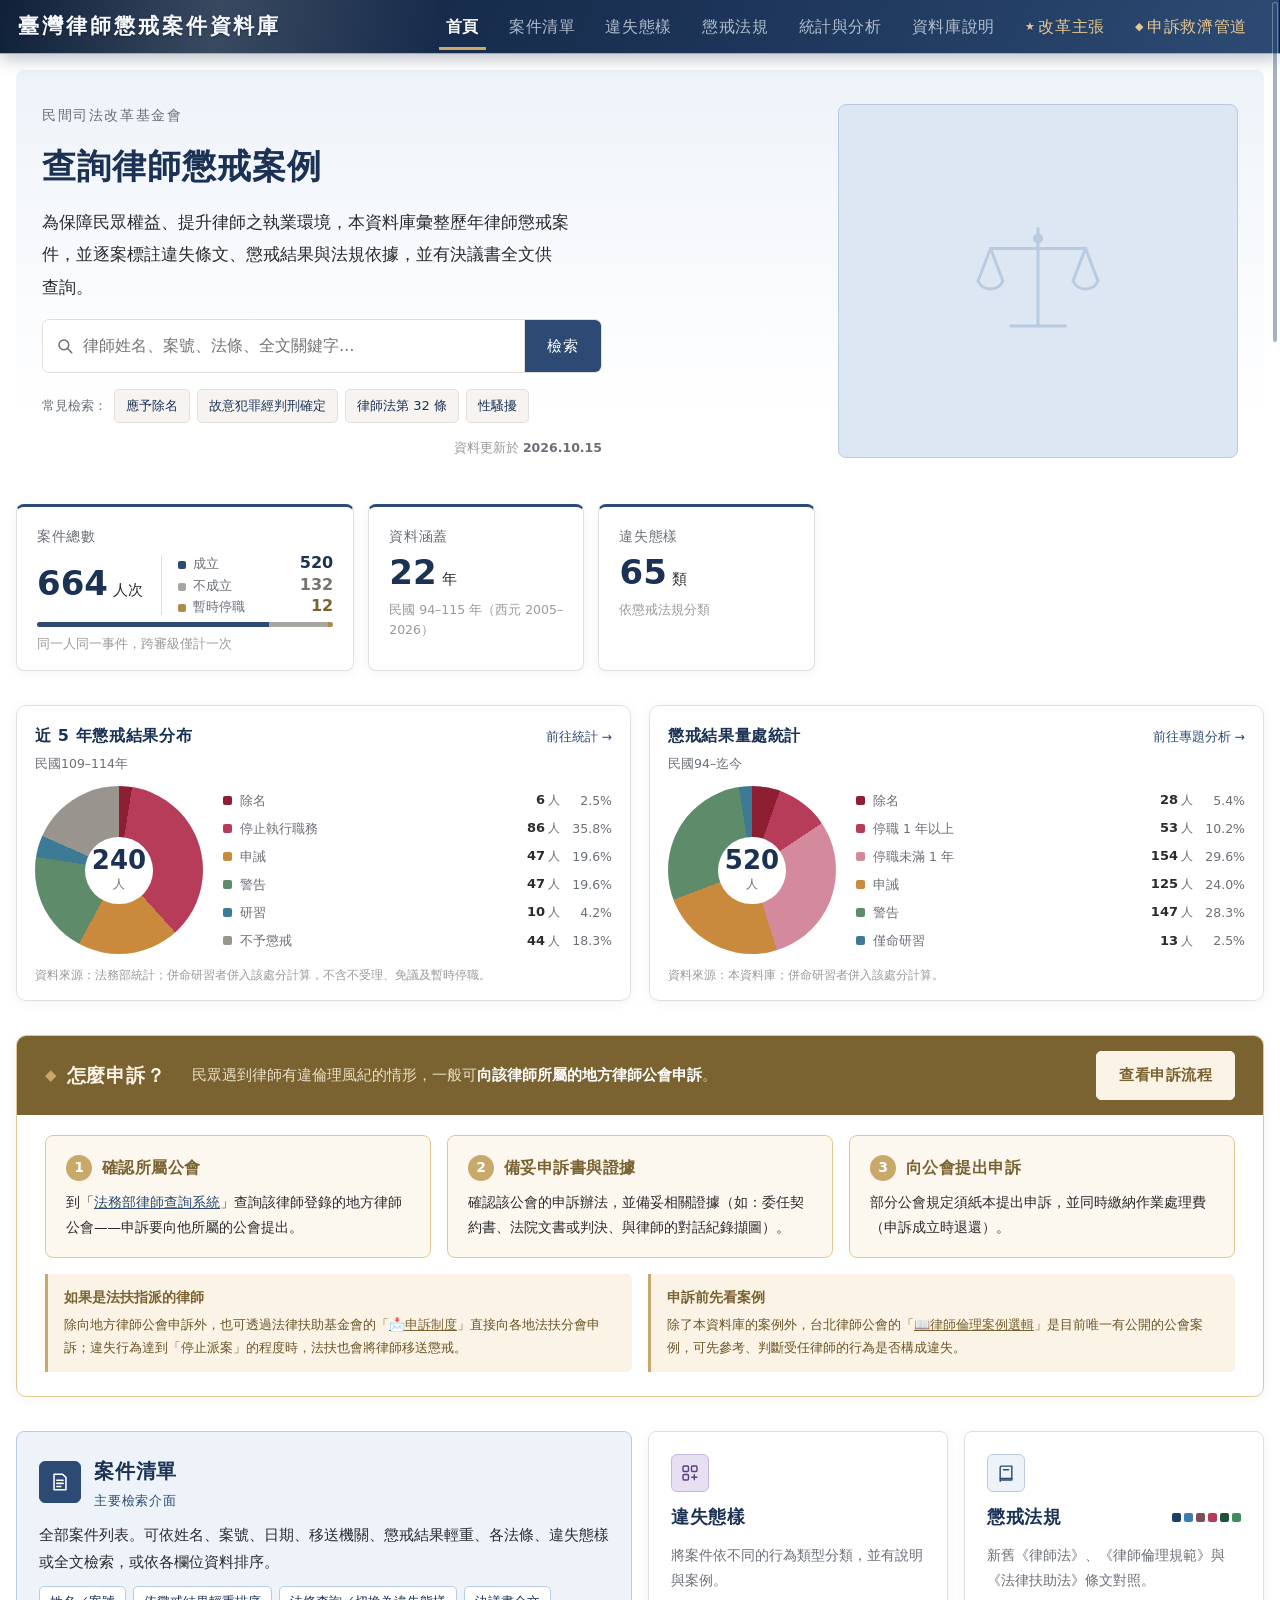
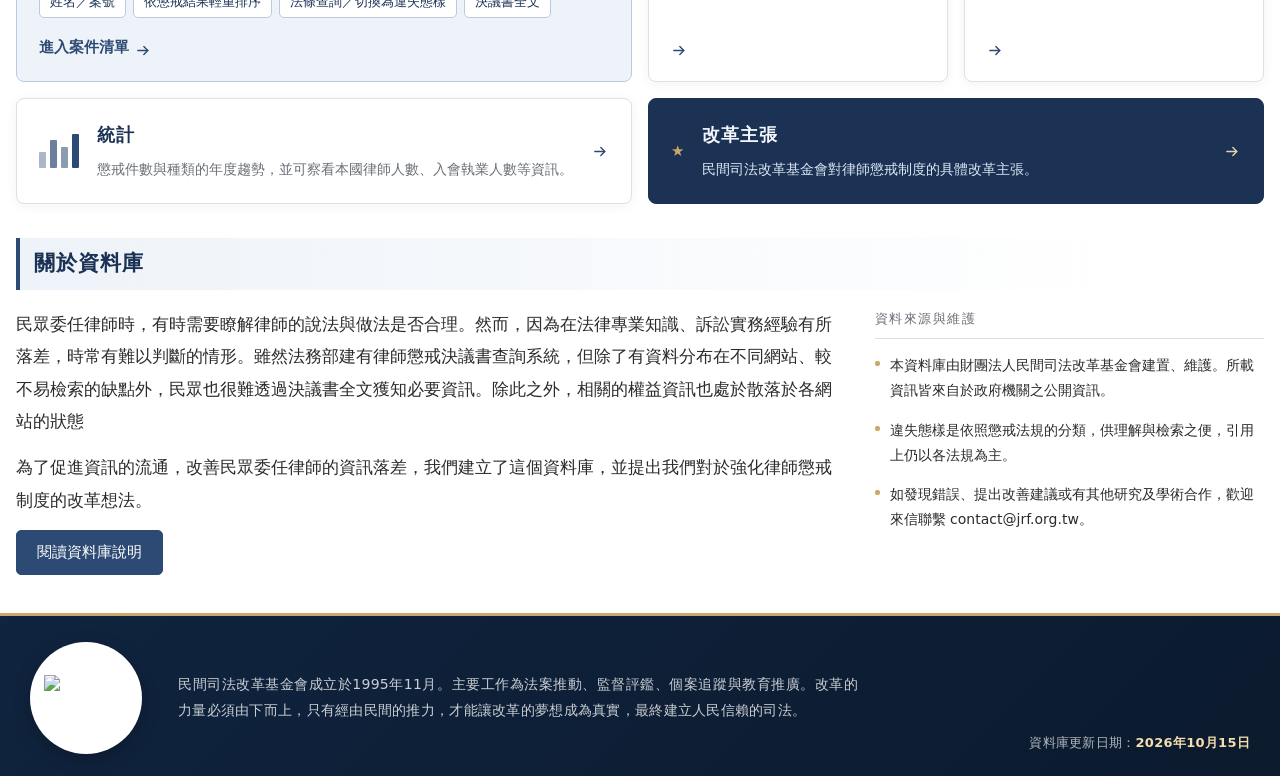
==== index.html @ d3a0f586 "F5更新" ====
<!doctype html>
<html lang="zh-Hant-TW">
<head>
<meta charset="utf-8">
<base href="/">
<script>
(function(){
  document.documentElement.classList.add('db-custom-scrollbar');
  /* F5／重新載入時不重播頁首動畫。Navigation Timing 2 為主，舊介面僅作
     相容備援；判斷必須在樣式表載入前完成，才不會先畫出動畫的第一格。 */
  try{
    var navEntries = window.performance && performance.getEntriesByType ? performance.getEntriesByType('navigation') : [];
    var isReload = navEntries.length ? navEntries[0].type === 'reload' :
      !!(window.performance && performance.navigation && performance.navigation.type === 1);
    if(isReload) document.documentElement.classList.add('db-page-reload');
  }catch(e0){}
  try{
    var route = sessionStorage.getItem('jrf-discipline-route');
    if(route){
      sessionStorage.removeItem('jrf-discipline-route');
      history.replaceState(null, '', route);
    }
  }catch(e){}
  /* HTML 預設顯示首頁，但資料與路由程式是延遲載入；直接開啟子路徑時，若不在
     第一次繪製前先遮住頁籤面板，就會短暫閃現首頁。只標記有效的非首頁路由，
     未知網址仍讓主程式照既有規則退回首頁。舊 hash 網址亦一併處理。 */
  var tabs = {list:1,pattern:1,laws:1,stats:1,about:1,reform:1,complaint:1,ethichist:1};
  var seg = String(location.pathname || '/').split('/').filter(Boolean);
  var head = String(seg[0] || '').toLowerCase();
  if(!head){
    var legacy = String(location.hash || '').replace(/^#/, '').split('/');
    head = String(legacy[0] || '').toLowerCase();
  }
  if(tabs[head]) document.documentElement.classList.add('db-route-pending');
})();
</script>
<meta name="viewport" content="width=device-width, initial-scale=1">
<title>臺灣律師懲戒案件資料庫｜查詢律師懲戒紀錄與決議書全文</title>
<meta name="description" content="民間司法改革基金會彙整歷年律師懲戒案件，逐案標註違失條文、懲戒結果與法規依據，並提供決議書全文、違失態樣分類、懲戒法規對照、統計分析與申訴管道說明。">
<link rel="canonical" href="https://discipline.jrf.org.tw/">
<meta name="robots" content="index,follow,max-image-preview:large">
<meta name="theme-color" content="#2C4A73">
<link rel="icon" href="favicon.svg" type="image/svg+xml">
<link rel="apple-touch-icon" href="assets/img/apple-touch-icon.png">

<meta property="og:type" content="website">
<meta property="og:locale" content="zh_TW">
<meta property="og:site_name" content="民間司法改革基金會">
<meta property="og:title" content="臺灣律師懲戒案件資料庫">
<meta property="og:description" content="民間司法改革基金會彙整歷年律師懲戒案件，逐案標註違失條文、懲戒結果與法規依據，並提供決議書全文、違失態樣分類、懲戒法規對照、統計分析與申訴管道說明。">
<meta property="og:url" content="https://discipline.jrf.org.tw/">
<meta property="og:image" content="https://discipline.jrf.org.tw/assets/img/og-image.png">
<meta property="og:image:type" content="image/png">
<meta property="og:image:width" content="1200">
<meta property="og:image:height" content="630">
<meta property="og:image:alt" content="臺灣律師懲戒案件資料庫：逐案標註違失條文、懲戒結果與法規依據，提供決議書全文查詢">
<meta name="twitter:card" content="summary_large_image">
<meta name="twitter:title" content="臺灣律師懲戒案件資料庫">
<meta name="twitter:image" content="https://discipline.jrf.org.tw/assets/img/og-image.png">
<meta name="twitter:image:alt" content="臺灣律師懲戒案件資料庫">
<meta name="twitter:description" content="民間司法改革基金會彙整歷年律師懲戒案件，逐案標註違失條文、懲戒結果與法規依據，並提供決議書全文、違失態樣分類、懲戒法規對照、統計分析與申訴管道說明。">

<script type="application/ld+json">
{
  "@context": "https://schema.org",
  "@graph": [
    {
      "@type": "WebSite",
      "@id": "https://discipline.jrf.org.tw/#website",
      "name": "臺灣律師懲戒案件資料庫",
      "url": "https://discipline.jrf.org.tw/",
      "inLanguage": "zh-TW",
      "image": "https://discipline.jrf.org.tw/assets/img/og-image.png",
      "publisher": { "@id": "https://www.jrf.org.tw/#organization" }
    },
    {
      "@type": "Dataset",
      "name": "臺灣律師懲戒案件資料庫",
      "description": "民間司法改革基金會彙整歷年律師懲戒案件，逐案標註違失條文、懲戒結果與法規依據，並提供決議書全文、違失態樣分類、懲戒法規對照、統計分析與申訴管道說明。",
      "url": "https://discipline.jrf.org.tw/",
      "inLanguage": "zh-TW",
      "isAccessibleForFree": true,
      "license": "https://creativecommons.org/publicdomain/zero/1.0/",
      "keywords": ["律師懲戒", "律師懲戒查詢", "律師倫理規範", "律師法", "律師懲戒委員會", "懲戒決議書", "司法改革"],
      "image": "https://discipline.jrf.org.tw/assets/img/og-image.png",
      "temporalCoverage": "2005/..",
      "spatialCoverage": { "@type": "Place", "name": "臺灣" },
      "creator": { "@id": "https://www.jrf.org.tw/#organization" },
      "publisher": { "@id": "https://www.jrf.org.tw/#organization" },
      "distribution": [
        {
          "@type": "DataDownload",
          "name": "律師懲戒案件、法規條文與違失態樣",
          "encodingFormat": "application/json",
          "contentUrl": "https://discipline.jrf.org.tw/data/cases.json"
        }
      ]
    },
    {
      "@type": "Organization",
      "@id": "https://www.jrf.org.tw/#organization",
      "name": "財團法人民間司法改革基金會",
      "alternateName": "民間司法改革基金會",
      "url": "https://www.jrf.org.tw/",
      "email": "contact@jrf.org.tw"
    }
  ]
}
</script>

<link rel="stylesheet" href="assets/css/main.css">
<script src="assets/js/load-data.js" defer></script>
</head>
<body>
<noscript><p style="margin:0;padding:12px 16px;background:#FFF8E6;color:#5A4200;text-align:center">本資料庫的案件檢索、統計與決議書全文需要啟用 JavaScript 才能使用。</p></noscript>
<div aria-label="頁面捲軸" aria-orientation="vertical" aria-valuemax="0" aria-valuemin="0" aria-valuenow="0" class="db-page-scrollbar" id="page-scrollbar" role="scrollbar" tabindex="0"><span class="db-page-scrollbar-thumb" id="page-scrollbar-thumb"></span></div>
<!-- [HTML-ROOT] 資料庫可見 DOM -->
<div class="db-wrap">
<div class="db-sticky">
<header class="db-head">
<div class="db-head-main">
<h1><button class="db-head-home" id="head-home" type="button">臺灣律師懲戒案件資料庫</button></h1>
</div>
<button aria-controls="db-nav" aria-expanded="false" aria-label="開啟選單" class="db-nav-toggle" id="nav-toggle" type="button"><span aria-hidden="true">&equiv;</span></button>

<nav aria-label="資料庫檢視方式" class="db-tabs" id="db-nav" role="tablist"><button aria-controls="tab-home" aria-selected="true" class="db-tab-btn db-tab-home" id="tabbtn-home" role="tab" type="button">首頁</button><button aria-controls="tab-list" aria-selected="false" class="db-tab-btn" id="tabbtn-list" role="tab" type="button">案件清單</button><button aria-controls="tab-pattern" aria-selected="false" class="db-tab-btn" id="tabbtn-pattern" role="tab" type="button">違失態樣</button><button aria-controls="tab-laws" aria-selected="false" class="db-tab-btn" id="tabbtn-laws" role="tab" type="button">懲戒法規</button><button aria-controls="tab-stats" aria-selected="false" class="db-tab-btn" id="tabbtn-stats" role="tab" type="button">統計與分析</button><button aria-controls="tab-about" aria-selected="false" class="db-tab-btn" id="tabbtn-about" role="tab" type="button">資料庫說明</button><button aria-controls="tab-reform" aria-selected="false" class="db-tab-btn db-tab-reform" id="tabbtn-reform" role="tab" type="button"><span aria-hidden="true" class="db-tab-ico">★</span>改革主張</button><button aria-controls="tab-complaint" aria-selected="false" class="db-tab-btn db-tab-service" id="tabbtn-complaint" role="tab" type="button"><span aria-hidden="true" class="db-tab-ico">◆</span>申訴救濟管道</button></nav>
</header>
</div>
<!-- /.db-sticky --><!-- 條文內容（錨定式漂浮卡片，點選條文後浮現於該按鈕旁） -->

<div aria-label="條文內容" class="db-law-pop" hidden="" id="law-pop" role="dialog">
<div class="db-modal-head"><span id="modal-title">​</span><button class="db-modal-close" id="modal-close" type="button">✕</button></div>

<div class="db-modal-body" id="modal-body">&nbsp;</div>
</div>
<!-- [HTML-HOME] 首頁（進站著陸頁）：位於七個頁籤之前，根路徑預設顯示。
     本頁不自有任何資料：看板數字於載入時由 db-data／db-fulltext 推導（見 initHome），
     檢索框沿用案件清單的 gotoCaseSearch()，導覽卡片一律轉呼叫既有的 tabbtn-* 點擊流程。 -->

<section aria-labelledby="tabbtn-home" id="tab-home" role="tabpanel">
<div class="db-home"><!-- 一、標題區 -->
<div class="db-home-hero">
<div class="db-home-hero-main">
<div class="db-home-eyebrow">民間司法改革基金會</div>

<h2 class="db-home-h1">查詢律師懲戒案例</h2>

<p class="db-home-lead">為保障民眾權益、提升律師之執業環境，本資料庫彙整歷年律師懲戒案件，並逐案標註違失條文、懲戒結果與法規依據，並有決議書全文供查詢。</p>

<div class="db-home-search"><svg aria-hidden="true" class="db-home-search-ico" focusable="false" viewbox="0 0 24 24"><circle cx="10.5" cy="10.5" fill="none" r="6.5" stroke="currentColor" stroke-width="2"></circle><line stroke="currentColor" stroke-linecap="round" stroke-width="2" x1="15.4" x2="21" y1="15.4" y2="21"></line></svg> <input aria-label="快速檢索律師姓名、案號、法條或全文關鍵字" autocomplete="off" id="home-q" placeholder="律師姓名、案號、法條、全文關鍵字…" type="search" /><button class="db-home-search-btn" id="home-q-btn" type="button">檢索</button></div>

<div class="db-home-tags"><span>常見檢索：</span><button class="db-home-tag" data-homeq="應予除名" type="button">應予除名</button><button class="db-home-tag" data-homeq="故意犯罪經判刑確定" type="button">故意犯罪經判刑確定</button><button class="db-home-tag" data-homeq="律師法第32條" type="button">律師法第 32 條</button><button class="db-home-tag" data-homeq="性騷擾" type="button">性騷擾</button></div>

<div class="db-home-updated" id="home-updated">&nbsp;</div>
</div>
<!-- 主視覺：目前為裝飾面板。要換成實際圖片時，把下面的 <svg> 整段換成
     <img src="圖片網址" alt="替代文字" style="width:100%;height:100%;object-fit:cover" />
     即可，外框樣式不必調整。 -->

<div aria-hidden="true" class="db-home-visual"><svg focusable="false" viewbox="0 0 120 120" xmlns="http://www.w3.org/2000/svg"><g fill="none" stroke="currentColor" stroke-linecap="round" stroke-linejoin="round" stroke-width="2.4"><path d="M60 18v78"></path><path d="M38 96h44"></path><path d="M22 34h76"></path><circle cx="60" cy="26" fill="currentColor" r="4" stroke="none"></circle><path d="M22 34l-10 26a11 11 0 0 0 20 0z"></path><path d="M98 34l10 26a11 11 0 0 1-20 0z"></path></g></svg></div>
</div>
<!-- 二、關鍵數字看板（數值由 initHome 於載入時推導，不寫死） -->

<div class="db-home-stats" id="home-stats">
<a aria-label="前往專題分析" class="db-home-stat db-home-stat-wide" data-homego="stats" href="/stats">
<div class="db-home-stat-label">案件總數</div>

<div class="db-home-stat-split">
<div class="db-home-stat-val"><b id="home-n-person">&mdash;</b> <span>人次</span></div>

<div aria-hidden="true" class="db-home-stat-rule">&nbsp;</div>

<div class="db-home-stat-sub">
<div><i aria-hidden="true" class="db-hs-dot db-hs-y"></i><span>成立</span><b class="db-hs-ny" id="home-n-yes">&mdash;</b></div>

<div><i aria-hidden="true" class="db-hs-dot db-hs-n"></i><span>不成立</span><b class="db-hs-nn" id="home-n-no">&mdash;</b></div>

<div><i aria-hidden="true" class="db-hs-dot db-hs-t"></i><span>暫時停職</span><b class="db-hs-nt" id="home-n-temp">&mdash;</b></div>
</div>
</div>

<div aria-hidden="true" class="db-home-stat-bar" id="home-stat-bar"><i class="db-hs-y" id="home-bar-y"></i><i class="db-hs-n" id="home-bar-n"></i><i class="db-hs-t" id="home-bar-t"></i></div>

<div class="db-home-stat-note" id="home-n-person-note">同一人同一事件，跨審級僅計一次</div>
</a>

<a aria-label="前往統計" class="db-home-stat" data-homego="stats" href="/stats/data">
<div class="db-home-stat-label">資料涵蓋</div>

<div class="db-home-stat-val"><b id="home-n-years">&mdash;</b> <span>年</span></div>

<div class="db-home-stat-note" id="home-n-range">依決議日期最早與最新推算</div>
</a>

<a aria-label="前往違失態樣" class="db-home-stat" data-homego="pattern" href="/pattern">
<div class="db-home-stat-label">違失態樣</div>

<div class="db-home-stat-val"><b id="home-n-pat">&mdash;</b> <span>類</span></div>

<div class="db-home-stat-note">依懲戒法規分類</div>
</a>
</div>
<!-- 三、資料速覽：左為法務部年度統計之處分結果（近年），右為本資料庫的處分輕重分布。
     兩者母體不同（統計為確定案件之人數，資料庫為逐案收錄），故各自標明來源與期間。
     內容一律由 initHome 於載入時推導，HTML 內不寫死任何數字。 -->

<div class="db-home-charts">
<section aria-labelledby="home-kind-h" class="db-home-chart-card">
<div class="db-home-chart-h">
<h3 id="home-kind-h">近 5 年懲戒結果分布</h3>
<a data-homego="stats" href="/stats/data">前往統計 &rarr;</a></div>

<div class="db-home-chart-sub" id="home-kind-sub">&nbsp;</div>

<div class="db-home-pie">
<div aria-hidden="true" class="db-home-donut" id="home-kind-donut">
<div class="db-home-donut-c"><b id="home-kind-total">&mdash;</b><span>人</span></div>
</div>

<div class="db-home-pie-lg" id="home-kind-legend">&nbsp;</div>
</div>

<p class="db-home-chart-note">資料來源：法務部統計；併命研習者併入該處分計算，不含不受理、免議及暫時停職。</p>
</section>

<section aria-labelledby="home-sev-h" class="db-home-chart-card">
<div class="db-home-chart-h">
<h3 id="home-sev-h">懲戒結果量處統計</h3>
<a data-homego="stats" href="/stats">前往專題分析 &rarr;</a></div>

<div class="db-home-chart-sub" id="home-sev-sub">&nbsp;</div>

<div class="db-home-pie">
<div aria-hidden="true" class="db-home-donut" id="home-sev-pie">
<div class="db-home-donut-c"><b id="home-sev-total">&mdash;</b><span>人</span></div>
</div>

<div class="db-home-pie-lg" id="home-sev-legend">&nbsp;</div>
</div>

<p class="db-home-chart-note">資料來源：本資料庫；併命研習者併入該處分計算。</p>
</section>
</div>
<!-- 四、我要申訴律師（內容取自申訴救濟管道頁籤，首頁只放三步驟與兩則提醒） -->

<div class="db-home-complaint">
<div class="db-home-complaint-hd">
<div class="db-home-complaint-h"><span aria-hidden="true" class="db-home-star">◆</span>怎麼申訴？</div>

<p class="db-home-complaint-lead">民眾遇到律師有違倫理風紀的情形，一般可<b>向該律師所屬的地方律師公會申訴</b>。</p>

<div class="db-home-complaint-side"><a aria-label="前往申訴救濟管道" class="db-home-btn-gold" data-homego="complaint" href="/complaint">查看申訴流程</a></div>
</div>

<div class="db-home-complaint-bd">
<div class="db-home-steps">
<div class="db-home-step">
<div class="db-home-step-h"><span class="db-home-step-n">1</span> <span class="db-home-step-t">確認所屬公會</span></div>

<p>到「<a href="https://lawyerbc.moj.gov.tw" rel="noopener" target="_blank">法務部律師查詢系統</a>」查詢該律師登錄的地方律師公會&mdash;&mdash;申訴要向他所屬的公會提出。</p>
</div>

<div class="db-home-step">
<div class="db-home-step-h"><span class="db-home-step-n">2</span> <span class="db-home-step-t">備妥申訴書與證據</span></div>

<p>確認該公會的申訴辦法，並備妥相關證據（如：委任契約書、法院文書或判決、與律師的對話紀錄擷圖）。</p>
</div>

<div class="db-home-step">
<div class="db-home-step-h"><span class="db-home-step-n">3</span> <span class="db-home-step-t">向公會提出申訴</span></div>

<p>部分公會規定須紙本提出申訴，並同時繳納作業處理費（申訴成立時退還）。</p>
</div>
</div>

<div class="db-home-tips">
<div class="db-home-tip"><b>如果是法扶指派的律師</b> <span>除向地方律師公會申訴外，也可透過法律扶助基金會的「<a href="https://www.laf.org.tw/appeal" rel="noopener" target="_blank">📩申訴制度</a>」直接向各地法扶分會申訴；違失行為達到「停止派案」的程度時，法扶也會將律師移送懲戒。</span></div>

<div class="db-home-tip"><b>申訴前先看案例</b> <span>除了本資料庫的案例外，台北律師公會的「<a href="https://www.tba.org.tw/public-service/?group=report" rel="noopener" target="_blank">📖律師倫理案例選輯</a>」是目前唯一有公開的公會案例，可先參考、判斷受任律師的行為是否構成違失。</span></div>
</div>
</div>
</div>
<!-- 五、五個入口，一律轉呼叫既有頁籤按鈕-->

<div>
<div class="db-home-grid"><a aria-label="前往案件清單" class="db-home-card db-home-card-main" data-homego="list" href="/list"><span class="db-home-head"><span class="db-home-ico"><svg aria-hidden="true" focusable="false" viewbox="0 0 24 24"><g fill="none" stroke="currentColor" stroke-linecap="round" stroke-linejoin="round" stroke-width="1.7"><path d="M5.5 3.5h9L18.5 7v13.5h-13z"></path><path d="M8.5 10h7M8.5 13.5h7M8.5 17h4.5"></path></g></svg></span><span><span class="db-home-card-t">案件清單</span><span class="db-home-kicker">主要檢索介面</span></span></span> <span class="db-home-p">全部案件列表。可依姓名、案號、日期、移送機關、懲戒結果輕重、各法條、違失態樣或全文檢索，或依各欄位資料排序。</span> <span class="db-home-chips"><span class="db-home-chip">姓名／案號</span><span class="db-home-chip">依懲戒結果輕重排序</span><span class="db-home-chip">法條查詢／切換為違失態樣</span><span class="db-home-chip">決議書全文</span></span> <span class="db-home-cta">進入案件清單 <span class="db-home-go"><svg aria-hidden="true" focusable="false" viewbox="0 0 24 24"><g fill="none" stroke="currentColor" stroke-linecap="round" stroke-linejoin="round" stroke-width="2"><path d="M4 12h14"></path><path d="M12.5 6.5l5.5 5.5-5.5 5.5"></path></g></svg></span></span></a> <a aria-label="前往違失態樣" class="db-home-card db-home-card-pattern" data-homego="pattern" href="/pattern"><span class="db-home-ico"><svg aria-hidden="true" focusable="false" viewbox="0 0 24 24"><g fill="none" stroke="currentColor" stroke-linecap="round" stroke-linejoin="round" stroke-width="1.7"><rect height="6.6" rx="1.4" width="6.6" x="3.6" y="3.6"></rect><rect height="6.6" rx="1.4" width="6.6" x="13.8" y="3.6"></rect><rect height="6.6" rx="1.4" width="6.6" x="3.6" y="13.8"></rect><path d="M14.2 17.1h6M17.2 14.1v6"></path></g></svg></span> <span class="db-home-card-t">違失態樣</span> <span class="db-home-p">將案件依不同的行為類型分類，並有說明與案例。</span> <span class="db-home-go"><svg aria-hidden="true" focusable="false" viewbox="0 0 24 24"><g fill="none" stroke="currentColor" stroke-linecap="round" stroke-linejoin="round" stroke-width="2"><path d="M4 12h14"></path><path d="M12.5 6.5l5.5 5.5-5.5 5.5"></path></g></svg></span></a> <a aria-label="前往懲戒法規" class="db-home-card" data-homego="laws" href="/laws"><span class="db-home-ico"><svg aria-hidden="true" focusable="false" viewbox="0 0 24 24"><g fill="none" stroke="currentColor" stroke-linecap="round" stroke-linejoin="round" stroke-width="1.7"><path d="M5 5.2A1.5 1.5 0 016.5 3.7H19v16.6H6.5A1.5 1.5 0 005 21.8z"></path><path d="M5 18.6h14M9 8h6"></path></g></svg></span> <span class="db-home-card-t">懲戒法規 <span aria-hidden="true" class="db-home-dots"><i style="background:var(--c-j)"></i><i style="background:var(--c-k)"></i><i style="background:var(--c-l)"></i><i style="background:var(--c-m)"></i><i style="background:var(--c-n)"></i><i style="background:var(--c-o)"></i></span></span> <span class="db-home-p">新舊《律師法》、《律師倫理規範》與《法律扶助法》條文對照。</span> <span class="db-home-go"><svg aria-hidden="true" focusable="false" viewbox="0 0 24 24"><g fill="none" stroke="currentColor" stroke-linecap="round" stroke-linejoin="round" stroke-width="2"><path d="M4 12h14"></path><path d="M12.5 6.5l5.5 5.5-5.5 5.5"></path></g></svg></span></a></div>

<div class="db-home-grid"><a aria-label="前往統計" class="db-home-card db-home-card-row" data-homego="stats" href="/stats/data"><span aria-hidden="true" class="db-home-bars"><i style="height:16px;opacity:.4"></i><i style="height:28px;opacity:.7"></i><i style="height:21px;opacity:.55"></i><i style="height:34px"></i></span> <span class="db-home-body"><span class="db-home-card-t">統計</span> <span class="db-home-p">懲戒件數與種類的年度趨勢，並可察看本國律師人數、入會執業人數等資訊。</span> </span> <span class="db-home-go"><svg aria-hidden="true" focusable="false" viewbox="0 0 24 24"><g fill="none" stroke="currentColor" stroke-linecap="round" stroke-linejoin="round" stroke-width="2"><path d="M4 12h14"></path><path d="M12.5 6.5l5.5 5.5-5.5 5.5"></path></g></svg></span></a> <a aria-label="前往改革主張" class="db-home-card db-home-card-row db-home-card-reform" data-homego="reform" href="/reform"><span aria-hidden="true" class="db-home-star">★</span> <span class="db-home-body"><span class="db-home-card-t">改革主張</span> <span class="db-home-p">民間司法改革基金會對律師懲戒制度的具體改革主張。</span> </span> <span class="db-home-go"><svg aria-hidden="true" focusable="false" viewbox="0 0 24 24"><g fill="none" stroke="currentColor" stroke-linecap="round" stroke-linejoin="round" stroke-width="2"><path d="M4 12h14"></path><path d="M12.5 6.5l5.5 5.5-5.5 5.5"></path></g></svg></span></a></div>
</div>
<!-- 六、關於資料庫 -->

<div>
<div class="db-home-h"><span>關於資料庫</span></div>

<div class="db-home-about">
<div class="db-home-about-main">
<p>民眾委任律師時，有時需要瞭解律師的說法與做法是否合理。然而，因為在法律專業知識、訴訟實務經驗有所落差，時常有難以判斷的情形。雖然法務部建有律師懲戒決議書查詢系統，但除了有資料分布在不同網站、較不易檢索的缺點外，民眾也很難透過決議書全文獲知必要資訊。除此之外，相關的權益資訊也處於散落於各網站的狀態</p>

<p>為了促進資訊的流通，改善民眾委任律師的資訊落差，我們建立了這個資料庫，並提出我們對於強化律師懲戒制度的改革想法。</p>
<a aria-label="前往資料庫說明" class="db-home-btn-primary" data-homego="about" href="/about">閱讀資料庫說明</a></div>

<div class="db-home-notes">
<div class="db-home-notes-h">資料來源與維護</div>

<div class="db-home-note"><i aria-hidden="true"></i> <span>本資料庫由財團法人民間司法改革基金會建置、維護。所載資訊皆來自於政府機關之公開資訊。</span></div>

<div class="db-home-note"><i aria-hidden="true"></i> <span>違失態樣是依照懲戒法規的分類，供理解與檢索之便，引用上仍以各法規為主。</span></div>

<div class="db-home-note"><i aria-hidden="true"></i> <span>如發現錯誤、提出改善建議或有其他研究及學術合作，歡迎來信聯繫 contact@jrf.org.tw。</span></div>
</div>
</div>
</div>
</div>
</section>
<!-- [HTML-LIST] 頁籤 1：案件清單 -->

<section aria-labelledby="tabbtn-list" hidden="" id="tab-list" role="tabpanel">
<div aria-label="案件類型" class="db-subtabs" id="list-subtabs" role="group"><button aria-pressed="true" class="db-subtab" data-kind="disc" type="button">懲戒處分<span class="db-subtab-n" id="kind-n-disc">&nbsp;</span></button><button aria-pressed="false" class="db-subtab" data-kind="prov" type="button">暫時處分<span class="db-subtab-n" id="kind-n-prov">&nbsp;</span></button></div>

<div class="db-search-row">
<div class="db-searchbox db-searchbox-lg"><svg aria-hidden="true" class="db-search-ico" focusable="false" viewbox="0 0 24 24"><circle cx="10.5" cy="10.5" fill="none" r="6.5" stroke="currentColor" stroke-width="2"></circle><line stroke="currentColor" stroke-linecap="round" stroke-width="2" x1="15.4" x2="21" y1="15.4" y2="21"></line></svg> <input aria-label="關鍵字檢索" autocomplete="off" id="flt-q" placeholder="律師姓名、全文關鍵字…" type="search" /><button class="db-btn" id="btn-q" type="button">檢索</button><button aria-label="檢索規則說明" class="db-q-help" id="btn-qhelp" title="檢索規則說明" type="button">?</button></div>
<button class="db-btn db-clear-all" id="btn-clear" type="button">清空檢索條件</button></div>

<div class="db-controls" id="list-filters">
<div class="db-ctl"><label for="flt-J" id="lbl-J">舊律師法</label> <select autocomplete="off" id="flt-J"></select></div>

<div class="db-ctl"><label for="flt-K" id="lbl-K">新律師法</label> <select autocomplete="off" id="flt-K"></select></div>

<div class="db-ctl"><label for="flt-L" id="lbl-L">舊倫理規範</label> <select autocomplete="off" id="flt-L"></select></div>

<div class="db-ctl"><label for="flt-M" id="lbl-M">新倫理規範</label> <select autocomplete="off" id="flt-M"></select></div>
</div>

<div class="db-prov-note" hidden="" id="list-provnote">
<p>暫時停止職務的依據為新《律師法》第 74 條第 1 項。其引用的行為規範為同法第 7 條：「因涉嫌犯最重本刑五年以上之貪污、行賄、侵占、詐欺、背信或最輕本刑一年以上有期徒刑之罪，經檢察官提起公訴...。」</p>
</div>

<div id="annot-box">&nbsp;</div>

<div class="db-table-toprow">
<div aria-atomic="true" aria-live="polite" class="db-result-count" id="list-count" role="status">&nbsp;</div>

<div class="db-pager-slot" id="list-pager-top">&nbsp;</div>
<label class="db-rev-toggle db-table-hint"><input data-rev-scope="list" id="rev-cb-list" type="checkbox" />顯示覆審與備註欄</label> <span class="db-scroll-hint">&harr; 表格可左右滑動</span></div>

<div id="list-table">&nbsp;</div>

<div id="list-pager">&nbsp;</div>
</section>
<!-- [HTML-PATTERN] 頁籤 2：違失態樣 -->

<section aria-labelledby="tabbtn-pattern" hidden="" id="tab-pattern" role="tabpanel">
<p class="db-hint">各類案件中，包含認定不成立的案件。如為部分成立、部分不成立，就不成立的規定請參照備註欄。另有少數案件，決議認定的事實雖屬於某一樣態，卻未援引該樣態法條；此一情形，本資料庫將其列入並於備註欄說明。</p>
<!-- [暫時：撰寫進度標示] 說明文字全部撰寫完成後，請刪除本元素與相關的 CSS、程式碼。 -->

<p id="pat-todo-note">&nbsp;</p>

<div class="db-pattern-list" id="pattern-list">&nbsp;</div>

<div class="db-pl-toggle"><button id="pl-toggle-btn" type="button"></button></div>
<!-- 違失態樣定位錨點：預留懸浮頁首高度，讓態樣標題緊接於頁首下緣。 -->

<div aria-hidden="true" id="pattern-anchor">&nbsp;</div>

<div class="db-pattern-detail" id="pattern-detail">&nbsp;</div>
</section>
<!-- [HTML-LAWS] 頁籤 3：懲戒法規 -->

<section aria-labelledby="tabbtn-laws" hidden="" id="tab-laws" role="tabpanel">
<div aria-label="選擇法規" class="db-lawsel" id="lawsel" role="group">&nbsp;</div>

<div class="db-law-title-wrap">
<h2 class="db-law-title" id="law-title">&nbsp;</h2>

<p class="db-law-source" id="law-source">&nbsp;</p>
</div>

<p class="db-law-note-fixed" id="law-note-fixed">&nbsp;</p>
<label class="db-law-used-toggle" id="law-used-toggle"><input id="law-used-only" type="checkbox" /> <span>僅顯示曾作為懲戒依據之條文</span> </label>

<div id="law-body">&nbsp;</div>
</section>
<!-- [HTML-ETHIC-HISTORY] 懲戒法規子頁：舊倫理規範歷史版本
     入口在「懲戒法規 →（律師倫理規範新舊對照）」頁上方的按鈕，或網址 `/ethichist`。
     tabbtn-ethichist 為隱藏的切換鈕，只為沿用既有 tabs 陣列的切換機制而存在，
     不加 .db-tab-btn class，故不會被頁首列與頁籤動畫模組掃到。 -->

<section aria-label="舊倫理規範歷史版本" hidden="" id="tab-ethichist" role="tabpanel"><button hidden="" id="tabbtn-ethichist" type="button">舊倫理規範歷史版本</button><button class="db-eh-back" id="eh-back" type="button">&larr; 返回懲戒法規</button>

<div class="db-law-title-wrap">
<h2 class="db-law-title" id="eh-title">舊《律師倫理規範》歷史版本</h2>

<p class="db-law-source" id="eh-source">&nbsp;</p>
</div>

<p class="db-law-note-fixed" id="eh-note">&nbsp;</p>

<div id="eh-time">&nbsp;</div>

<div class="db-eh-toolbar"><button class="db-eh-all" id="eh-all" type="button">展開全部修正沿革</button></div>

<div id="eh-body">&nbsp;</div>
</section>
<!-- [HTML-STATS] 頁籤 4：統計與分析 -->

<section aria-labelledby="tabbtn-stats" hidden="" id="tab-stats" role="tabpanel">
<div aria-label="統計與分析" class="db-subtabs" id="stats-subtabs" role="group"><button aria-pressed="true" class="db-subtab" data-ssub="analysis" type="button">專題分析</button><button aria-pressed="false" class="db-subtab" data-ssub="data" type="button">統計</button></div>
<!-- [HTML-ANALYSIS] 統計與分析：專題分析。列表由文章的 data-ana-id、標題、日期、
     第一章以前的段落與第一張圖自動產生；新增專題只需加入 article。 -->

<div class="db-ana-sub" id="stats-sub-analysis">
<ul class="db-ana-list" id="ana-list"></ul>

<article class="db-ana-art" data-ana-asof="2026-09-10" data-ana-id="disbar" hidden="" id="ana-art-disbar"><button class="db-ana-back" type="button">&larr; 專題分析列表</button>
<header class="db-ana-art-hd">
<h2 class="db-ana-art-t">律師犯罪後的懲戒與除名標準</h2>

<p class="db-ana-art-m">發布日期：<time datetime="2026-10-29">2026年10月29日</time></p>
</header>

<div class="db-ana-body">
<p>律師犯罪後，法院的刑事判決決定了應受的刑罰；而律師懲戒制度則必須回答另一個問題：這名律師是否仍值得信賴，可以當事人權益為優先處理法律事務？</p>
<p>「除名」是律師懲戒中唯一能讓律師永久退出執業的處分，判斷的關鍵在於律師是否「已喪失執行律師之信譽」。然而，法律並未明定這個判斷應採什麼標準。本文要追問的是：實務上，什麼樣的行為會讓懲戒機關作出除名？刑事判決的刑度、緩刑或事後和解，在這個判斷中扮演什麼角色？同樣嚴重破壞委任信賴或司法公信的行為，是否得到一致的評價？</p>
<p>本文以資料庫收錄的懲戒決議為基礎，依序說明：第一部分整理除名的數量與歷年趨勢；第二部分逐案檢視 28 件除名案件的犯罪事實與刑度，指出除名在實務上全數與刑事犯罪有關；第三部分以 146 件因故意犯罪受懲戒的案件，分析刑種、刑度、緩刑與處分輕重的關係，比較相近刑度下除名與未除名的案件，並檢視決議理由與覆審的立場；最後一部分則討論，犯罪以外的嚴重失信行為，是否也可能達到除名的程度。</p>
<h3 class="db-ana-h">一、除名罕見且占比呈下降趨勢</h3>
<p>資料庫收錄的 664 筆資料，扣除 12 件暫時停止執行職務聲請後，共有 652 件終局懲戒決議，其中最終除名者為 28 件，占 4.3%。</p>
<h4 class="db-ana-sh">民國 94 年以來的 652 件終局懲戒決議中　除名僅28件（4.3%）</h4>
<div class="db-ana-fig-svg" id="ana-fig1">&nbsp;</div></figure>
<p>上圖以每點代表一件決議，以左上角開始從 2005 年延伸至 2026 年；紅點代表最終除名案件。從上圖視覺化的呈現，可以看出除名案件的密度，隨著時間顯著下降。</p>
<h4 class="db-ana-sh">按案號年度分組的除名情形</h4>
<figure class="db-ana-fig" data-anafig="year"><figcaption class="db-ana-fig-t">各期案件數與除名率</figcaption><div class="db-ana-fig-svg" id="ana-fig-year">&nbsp;</div></figure>
<p>若依決議確定的時間順序分為4組觀察，最早一組有 99 件案件、9 件除名，最近一組則有 259 件案件、7 件除名，除名率由 9.1% 降至 2.7%。趨勢上，懲戒案件的除名占比持續下降，值得進一步檢視。</p>
<h3 class="db-ana-h">二、除名案件，全都涉及刑事犯罪</h3>
<p>28 件除名案件中，27 件以犯罪經判刑確定為懲戒事由；唯一例外為 96年度律懲字第2號，但該案在懲戒時已有刑事有罪判決，只是尚未確定。<strong>換言之，過去 22 年的律師懲戒案件中，只有涉犯刑事犯罪才會被除名。</strong></p>
<p>下表列出全部 28 件除名案件及其刑度、行為摘要。</p>
<div class="db-ana-scroll"><table class="db-ana-table db-ana-t28">
<thead>
<tr>
<th>案號</th>
<th>刑度</th>
<th>行為摘要</th>
</tr>
</thead>
<tbody>
<tr>
<td rowspan="5">102年度律懲字第9號、102年度律懲字第18號、105年度律懲字第8號</td>
<td>殺人未遂：14 年</td>
<td>為報復社會並放空期貨獲利，與他人共同在載有約千名乘客的高鐵列車上，放置裝有汽油、鹽酸、氰化鈉及定時點火裝置的行李箱</td>
</tr>
<tr>
<td>殺人未遂：9 年</td>
<td>冒用警察服飾，將同樣裝置的行李箱送往立法委員服務處，意圖攻擊參加繞境活動的企業負責人；並偽造總統簽名附於行李箱上</td>
</tr>
<tr>
<td colspan="2">上列 2 罪，應執行 20 年</td>
</tr>
<tr>
<td>恐嚇得利未遂：4 月（得易科罰金）</td>
<td>以受託查核公司時取得的負責人承諾書、本票為由，向公司施壓，索求董事席次</td>
</tr>
<tr>
<td>背信：5 月（得易科罰金）</td>
<td>為籌措上述計畫資金，違背任務，使其管理的投資公司受損 200 萬元</td>
</tr>
</tbody>
<tbody>
<tr>
<td rowspan="3">101年度律懲字第21號</td>
<td>共同對於職務上之行為收受賄賂：9 年</td>
<td>與熟識的檢察官共謀，偽造告發狀指名該檢察官收文，使其取得醫院詐領勞保案的偵查權，再向被告收受賄賂 550 萬元，換取不起訴處分</td>
</tr>
<tr>
<td>共同對於職務上之行為收受賄賂：7 年</td>
<td>以同樣手法冒用告訴人名義寫檢舉函指名該檢察官收文，使其取得偽造文書告訴案的偵查權，向告訴人收受 70 萬元</td>
</tr>
<tr>
<td colspan="2">上列 2 罪，應執行 14 年</td>
</tr>
</tbody>
<tbody>
<tr>
<td>98年度律懲字第8號</td>
<td>殺人：12 年</td>
<td>因感情糾紛，當街持菜刀殺害交往對象</td>
</tr>
</tbody>
<tbody>
<tr>
<td>106年度律懲字第33號</td>
<td>詐欺取財（18 罪）：1 年 10 月、1 年 6 月、1 年（10 罪）、10 月（4 罪）、9 月、7 月，應執行 8 年 6 月</td>
<td>法官轉任律師後，佯稱熟識最高法院、高等法院及高等行政法院法官，可代為行賄、關說，向 13 名訴訟當事人詐取共 1,900 萬元</td>
</tr>
</tbody>
<tbody>
<tr>
<td>113年度律懲字第69號、114年度律懲字第10號</td>
<td>收受賄賂：7 年 6 月</td>
<td>擔任臺北市議員期間，就雙子星大樓開發案的廠商甄選，在自己的律師事務所收受廠商賄賂 100 萬元</td>
</tr>
</tbody>
<tbody>
<tr>
<td rowspan="2">111年度律懲字第50號、113年度律懲字第2號、113年度律懲字第18號、114年度律懲字第38號</td>
<td>幫助違背職務收受賄賂：5 年 6 月</td>
<td>檢察官轉任律師後，明知舊同事檢察官收受分案賄款，仍以其洩漏的被告資料製作不實告訴狀遞送地檢署，操縱分案，幫助其收賄</td>
</tr>
<tr>
<td>填製不實會計憑證（12 罪）：各 3 月，應執行 11 月（得易科罰金）</td>
<td>取得不實發票 296 張、金額 4,891 萬餘元，填製不實會計憑證</td>
</tr>
</tbody>
<tbody>
<tr>
<td rowspan="5">112年度律懲字第44號、113年度律懲字第21號、114年度律懲字第40號</td>
<td>背信：2 年 6 月</td>
<td>擔任公司發起人處理設立登記，未經股東同意，挪用股東出資款 1,700 萬元</td>
</tr>
<tr>
<td>背信：1 年 8 月</td>
<td>再挪用其他股東繳付的出資款 800 萬元</td>
</tr>
<tr>
<td>背信：8 月</td>
<td>受任處理民事訴訟，挪用委任人匯入繳納裁判費的 72 萬餘元</td>
</tr>
<tr>
<td colspan="2">上列 3 罪，應執行 4 年 2 月</td>
</tr>
<tr>
<td>背信：1 年 10 月</td>
<td>擔任建案信託受託人，建案完售後遲不結算分配，將信託專戶中應分配給出資人及地主的款項陸續流用於其他經辦案件殆盡，犯罪所得 1,275 萬元</td>
</tr>
</tbody>
<tbody>
<tr>
<td rowspan="6">105年度律懲字第23號、106年度律懲字第34號、106年度律懲字第36號</td>
<td>業務侵占：8 月</td>
<td>受任訴訟代理，侵占委任人匯付的保證金 45 萬餘元</td>
</tr>
<tr>
<td>業務侵占：3 年 6 月</td>
<td>侵占同一委任人匯付的假扣押擔保金 644 萬元</td>
</tr>
<tr>
<td colspan="2">上列 2 罪，應執行 4 年</td>
</tr>
<tr>
<td>業務侵占：2 年</td>
<td>受另一委任人委託聲請假扣押，收取擔保金後未於期限內聲請執行，侵占其中 171 萬餘元</td>
</tr>
<tr>
<td>詐欺取財：1 年 4 月</td>
<td>再佯稱須對相對人其他財產假扣押，向同一委任人詐取 102 萬 5,000 元</td>
</tr>
<tr>
<td colspan="2">上列 2 罪，應執行 3 年 2 月</td>
</tr>
</tbody>
<tbody>
<tr>
<td rowspan="3">96年度律懲字第19號</td>
<td>詐欺：2 年 2 月</td>
<td>法官轉任律師，擔任背信案辯護人時，佯稱承辦法官是舊同事、須先打點，向委任人詐取 300 萬元（事後退還）</td>
</tr>
<tr>
<td>連續詐欺：2 年</td>
<td>擔任辯護人期間，連續向三案當事人方面佯稱可用 30 萬元疏通承辦檢察官或法官，詐得 2 筆共 60 萬元、另 1 次未遂（事後退還 54 萬元）</td>
</tr>
<tr>
<td colspan="2">上列 2 罪，應執行 3 年 10 月</td>
</tr>
</tbody>
<tbody>
<tr>
<td>109年度律懲字第22號</td>
<td>非法經營銀行業務：3 年</td>
<td>以契作方案名義，向多數人吸收資金 4,885 萬餘元</td>
</tr>
</tbody>
<tbody>
<tr>
<td>108年度律懲字第12號、112年度律懲字第11號</td>
<td>詐欺取財：3 年</td>
<td>佯稱可買通二審合議庭法官，向當事人詐取 30 萬元</td>
</tr>
</tbody>
<tbody>
<tr>
<td>100年度律懲字第8號</td>
<td>交付賄賂：2 年 10 月</td>
<td>曾任法官，擔任煙毒案被告的辯護人時，與承審的昔日同事法官議定賄款，向委任人收取 100 萬元後交付該法官；該法官隨即枉法改判無罪</td>
</tr>
</tbody>
<tbody>
<tr>
<td>109年度律懲字第10號</td>
<td>使公司為非常規交易等：2 年 8 月</td>
<td>擔任上市公司法務部門最高主管期間，虛設名稱與既有律師事務所近似的境外空殼公司，使公司以委外法律服務名義付款，不法取得 7,600 餘萬元並洗錢</td>
</tr>
</tbody>
<tbody>
<tr>
<td rowspan="2">105年度律懲字第15號</td>
<td>詐欺取財（6 罪）：1 年 2 月（2 罪）、10 月（2 罪）、9 月、8 月，應執行 2 年 6 月</td>
<td>受任處理合作農場耕地租約爭議後，與農場人員共同向場員佯稱承租的耕地違規，須委任其辦理才能領取補償金，從 6 筆補償金中抽成共 555 萬 9,772 元</td>
</tr>
<tr>
<td>詐欺取財（4 罪）：6 月、4 月（3 罪），應執行 1 年 2 月（得易科罰金）</td>
<td>同上手法，從另 4 筆補償金中抽成共 82 萬 5,571 元</td>
</tr>
</tbody>
<tbody>
<tr>
<td rowspan="3">99年度律懲字第13號</td>
<td>詐欺取財：1 年 6 月減為 9 月</td>
<td>法官退休轉任律師，受任民事二審訴訟代理人後，佯稱認識承審法官可以疏通，向委任人詐取 40 萬元（事後退還）</td>
</tr>
<tr>
<td>詐欺取財：1 年 9 月</td>
<td>佯稱與另一案的承審庭長熟識，可以「喬」官司，向委任人詐取 150 萬元，並約定勝訴後再付 150 萬元（事後退還）</td>
</tr>
<tr>
<td colspan="2">上列 2 罪，應執行 2 年 4 月</td>
</tr>
</tbody>
<tbody>
<tr>
<td rowspan="3">111年度律懲字第47號、112年度律懲字第2號</td>
<td>背信：1 年</td>
<td>未經委任人同意，擅自撤回其聲請的強制執行，並終止委任</td>
</tr>
<tr>
<td>行使偽造準公文書：1 年 8 月</td>
<td>剪貼法院收件章偽造投標金封存袋，假裝已繳款，侵占委任人交付的投標金等 495 萬餘元</td>
</tr>
<tr>
<td colspan="2">上列 2 罪，應執行 2 年 2 月</td>
</tr>
</tbody>
<tbody>
<tr>
<td>99年度律懲字第2號</td>
<td>詐欺：2 年</td>
<td>擔任詐欺案被告的辯護人，佯稱若要判無罪，須給法官 20 萬元活動費，向委任人詐取 20 萬元</td>
</tr>
</tbody>
<tbody>
<tr>
<td>99年度律懲字第22號、102年度律懲字第20號</td>
<td>教唆偽證：2 年</td>
<td>擔任涉貪高院法官的辯護人，於看守所接見時替其傳遞串證內容，教唆證人偽證</td>
</tr>
</tbody>
<tbody>
<tr>
<td rowspan="2">101年度律懲字第16號、101年度律懲字第23號</td>
<td>妨害自由：2 年減為 1 年</td>
<td>受債權人委託追債，率具幫派背景的助理等人在地檢署外強拉債務人上車，恫稱可讓其斷手斷腳，逼其提領 350 萬元（自取 310 萬元）並出售股票，之後派人輪流監視、限制通訊，剝奪其行動自由達 5 日</td>
</tr>
<tr>
<td>詐欺：6 月</td>
<td>利用被害人對其律師職業的信賴，詐取 1,000 萬元</td>
</tr>
</tbody>
<tbody>
<tr>
<td rowspan="6">103年度律懲字第16號、103年度律懲字第22號</td>
<td>恐嚇：6 月</td>
<td>配偶因其吸毒、施暴搬回娘家後，兩週內接續寄發 15 則簡訊，揚言要對方一起死、要讓對方哭著求饒、把對方簽的本票賣給地下錢莊；並以律師身分對配偶的母親、姊姊提告，揚言讓她們坐牢</td>
</tr>
<tr>
<td>誹謗：5 月</td>
<td>在交友網站張貼影射配偶私德的文字</td>
</tr>
<tr>
<td>施用第二級毒品：3 月</td>
<td>觀察勒戒後 5 年內再度施用甲基安非他命</td>
</tr>
<tr>
<td>私行拘禁：6 月</td>
<td>透過交友軟體約出被害人，以手銬銬住，限制其行動自由</td>
</tr>
<tr>
<td>詐欺：6 月</td>
<td>同一事件中冒稱警察並出示律師證取信，取走被害人現金 1,600 元、身分證、駕照、行照及手機</td>
</tr>
<tr>
<td colspan="2">上列 5 罪，應執行 1 年 9 月（得易科罰金）</td>
</tr>
</tbody>
<tbody>
<tr>
<td>96年度律懲字第17號</td>
<td>藏匿人犯、湮滅刑事證據等：1 年 8 月</td>
<td>擔任強盜案嫌犯的辯護人，指示嫌犯同居人藏匿贓款 420 萬元，並安排遭警方通知到案的該同居人躲藏；再向其佯稱須打通關係，詐取 20 萬元，又以代為保管為由取得贓款 340 萬元，存入自己名下的保管箱（遭檢方凍結）</td>
</tr>
</tbody>
<tbody>
<tr>
<td rowspan="2">99年度律懲字第15號</td>
<td>教唆偽證：1 年 8 月減為 10 月</td>
<td>擔任擄人勒贖案被告的辯護人期間，代被告聯絡證人時，教唆原無偽證意思的證人，在被告另涉的贓物案中向檢察官作虛偽證述</td>
</tr>
<tr>
<td>詐欺：10 月</td>
<td>受任強盜案二審辯護後，向委任人佯稱可邀承審法官餐敘、探詢減刑可能，另收取交際費及鐘點費 2 萬元，實際並未邀宴</td>
</tr>
</tbody>
<tbody>
<tr>
<td>99年度律懲字第22號、102年度律懲字第20號</td>
<td>偽證：1 年 6 月</td>
<td>於高院法官貪污案審判中，以證人身分具結作虛偽陳述</td>
</tr>
</tbody>
<tbody>
<tr>
<td>98年度律懲字第12號</td>
<td>業務侵占：1 年 2 月</td>
<td>受任處理債務清償，僅將部分款項交付債權人，其餘 290 餘萬元侵吞入己</td>
</tr>
</tbody>
<tbody>
<tr>
<td>94年度律懲字第3號</td>
<td>詐欺：10 月</td>
<td>受任妨害風化案二審辯護後，佯稱有管道疏通承審法官，要求 30 萬元活動費，詐得 20 萬元（隔日退還）；並對委任人的友人佯稱可疏通受命法官及檢察官不再上訴</td>
</tr>
</tbody>
<tbody>
<tr>
<td rowspan="2">95年度律懲字第3號</td>
<td>恐嚇取財：10 月</td>
<td>明知友人等以暴力強押兩名被害人（其中一人受傷）至其事務所，仍參與強迫兩人簽立和解書；再與他人押送其中一人返家，逼簽支票 4 張共 1,050 萬元，恫稱不兌現就殺他全家，另一人則被留置事務所看守</td>
</tr>
<tr>
<td>業務侵占：10 月</td>
<td>侵占受任收取的現金及支票共 303 萬餘元</td>
</tr>
</tbody>
<tbody>
<tr>
<td>111年度律懲字第28號</td>
<td>湮滅、隱匿刑事證據：10 月</td>
<td>與他人共同湮滅、隱匿企業集團的保單、財產資料及電腦檔案等刑事證據</td>
</tr>
</tbody>
<tbody>
<tr>
<td>96年度律懲字第2號</td>
<td>偽造文書：2 年（懲戒時尚未確定）</td>
<td>偽造四個律師公會的印章，冒用公會名義對外發文，並冒名向懲戒委員會發文</td>
</tr>
</tbody>
</table></div>
<p>依主要行為內容，28 件可分為以下三組：</p>
<figure class="db-ana-fig" data-anafig="cats"><figcaption class="db-ana-fig-t">28 件除名案件的行為類型</figcaption><div class="db-ana-cats"><div class="db-ana-cat"><div class="db-ana-sq"><i style="background:#8E1F33"></i><i style="background:#8E1F33"></i><i style="background:#8E1F33"></i><i style="background:#8E1F33"></i><i style="background:#8E1F33"></i><i style="background:#8E1F33"></i><i style="background:#8E1F33"></i><i style="background:#8E1F33"></i><i style="background:#8E1F33"></i><i style="background:#8E1F33"></i><i style="background:#8E1F33"></i><i style="background:#8E1F33"></i><i style="background:#8E1F33"></i><i style="background:#8E1F33"></i><i style="background:#8E1F33"></i></div><p>把司法程序當成牟利或攻擊的對象<b>15 件</b></p></div><div class="db-ana-cat"><div class="db-ana-sq"><i style="background:#C0606F"></i><i style="background:#C0606F"></i><i style="background:#C0606F"></i><i style="background:#C0606F"></i><i style="background:#C0606F"></i><i style="background:#C0606F"></i><i style="background:#C0606F"></i></div><p>侵占、詐取委任人或公司的財產<b>7 件</b></p></div><div class="db-ana-cat"><div class="db-ana-sq"><i style="background:#A8A29C"></i><i style="background:#A8A29C"></i><i style="background:#A8A29C"></i><i style="background:#A8A29C"></i><i style="background:#A8A29C"></i><i style="background:#A8A29C"></i></div><p>其他重大犯罪<b>6 件</b></p></div></div></figure>

<ul>
<li><p><strong>把司法程序本身當成牟利或攻擊的對象，共 15 件</strong>：</p></li>
</ul>
<ol>
<li><p>佯稱可以買通法官以詐取財物（俗稱「司法黃牛」）7 件（94年度律懲字第3號、96年度律懲字第19號、99年度律懲字第2號、99年度律懲字第13號、99年度律懲字第15號、106年度律懲字第33號、108年度律懲字第12號等）；</p></li>
<li><p>行賄法官（100年度律懲字第8號）；</p></li>
<li><p>為涉貪法官串證或作偽證（99年度律懲字第22號等兩人）；</p></li>
<li><p>與檢察官共謀，以偽造告發狀操縱分案並收賄（101年度律懲字第21號）；</p></li>
<li><p>幫助檢察官收賄（111年度律懲字第50號等）；</p></li>
<li><p>湮滅證據或藏匿人犯、贓物（111年度律懲字第28號、96年度律懲字第17號）；</p></li>
<li><p>偽造律師公會印章冒名發文（96年度律懲字第2號）。</p></li>
</ol>
<p class="db-ana-indent">其中5案的律師是由法官或檢察官轉任（96年度律懲字第19號、99年度律懲字第13號、100年度律懲字第8號、106年度律懲字第33號、111年度律懲字第50號等），101年度律懲字第21號的律師則曾任法院書記官。</p>
<ul>
<li><p><strong>侵占、詐取委任人或公司的財產，共 7 件</strong>：98年度律懲字第12號、105年度律懲字第23號等、112年度律懲字第44號等、111年度律懲字第47號等、109年度律懲字第10號、105年度律懲字第15號、95年度律懲字第3號。</p></li>
<li><p><strong>其他重大犯罪</strong>，共 6 件：殺人（98年度律懲字第8號）、在高鐵及立法委員服務處放置危險裝置（102年度律懲字第9號等）、公職任內收賄（113年度律懲字第69號等）、非法經營銀行業務（109年度律懲字第22號）、暴力追債及妨害自由（101年度律懲字第16號等），以及恐嚇、私行拘禁等多項犯行（103年度律懲字第16號等）。其中部分行為亦涉及受任關係或利用律師身分，不能一概視為與律師職務無關。</p></li>
</ul>
<p>除懲戒時刑事判決尚未確定的 96年度律懲字第2號外，其餘 27 件中，24 件的統計刑度在 1 年以上。未滿 1 年仍遭除名的 3 件，分別為向委任人詐財（94年度律懲字第3號）、恐嚇取財及業務侵占（95年度律懲字第3號），以及湮滅、隱匿刑事證據（111年度律懲字第28號）。這些案件說明，即使刑度未達 1 年，行為對委任信賴或司法程序的破壞，仍足以支持除名。</p>
<h3 class="db-ana-h">三　因故意犯罪受懲戒的結果分布</h3>
<p>如果對「故意犯罪經判刑確定」的懲戒案件進行分析，共有 158 筆。扣除「取得律師資格前的犯罪」（4 筆），以及同一行為重複移送而免議、不受理者（8 筆）後，共有 146 件。其懲戒結果如下：</p>
<figure class="db-ana-fig" data-anafig="bands"><figcaption class="db-ana-fig-t">刑種與刑度別的懲戒結果組成</figcaption><div class="db-ana-fig-svg" id="ana-fig-bands">&nbsp;</div><div class="db-ana-key"><span><i style="background:#8E1F33"></i>除名</span><span><i style="background:#2C4A73"></i>停職 1 年以上</span><span><i style="background:#9DB4D0"></i>停職未滿 1 年</span><span><i style="background:#D5CFC9"></i>申誡、警告</span></div></figure>

<figure class="db-ana-fig" data-anafig="probation"><figcaption class="db-ana-fig-t">有無緩刑宣告與懲戒結果</figcaption><div class="db-ana-bars"><div class="db-ana-barhead" aria-hidden="true"><span></span><span></span><span>除名率</span></div><div class="db-ana-barrow"><span class="db-ana-barlbl">有緩刑宣告<small>49 件</small></span><div class="db-ana-bar"><span style="width:16.3%;background:#2C4A73" data-tip="停職 1 年以上 8 件" aria-label="停職 1 年以上 8 件" tabindex="0"></span><span style="width:63.3%;background:#9DB4D0" data-tip="停職未滿 1 年 31 件" aria-label="停職未滿 1 年 31 件" tabindex="0"></span><span style="width:20.4%;background:#D5CFC9" data-tip="申誡、警告 10 件" aria-label="申誡、警告 10 件" tabindex="0"></span></div><span class="db-ana-barpct">0%</span></div><div class="db-ana-barrow"><span class="db-ana-barlbl">無緩刑宣告<small>97 件</small></span><div class="db-ana-bar"><span style="width:27.8%;background:#8E1F33" data-tip="除名 27 件" aria-label="除名 27 件" tabindex="0"></span><span style="width:26.8%;background:#2C4A73" data-tip="停職 1 年以上 26 件" aria-label="停職 1 年以上 26 件" tabindex="0"></span><span style="width:30.9%;background:#9DB4D0" data-tip="停職未滿 1 年 30 件" aria-label="停職未滿 1 年 30 件" tabindex="0"></span><span style="width:14.4%;background:#D5CFC9" data-tip="申誡、警告 14 件" aria-label="申誡、警告 14 件" tabindex="0"></span></div><span class="db-ana-barpct">28%</span></div></div><div class="db-ana-key"><span><i style="background:#8E1F33"></i>除名</span><span><i style="background:#2C4A73"></i>停職 1 年以上</span><span><i style="background:#9DB4D0"></i>停職未滿 1 年</span><span><i style="background:#D5CFC9"></i>申誡、警告</span></div></figure>
<p>由上述結果可知，處分結果與刑度呈現關聯性：有期徒刑未滿 1 年的 80 件中，只有 3 件除名；拘役 19 件與罰金 4 件則無一除名，最重僅停職 6 月，其中 15 件只受申誡或警告。27 件除名案件中，全部均受有期徒刑宣告；5 年以上的 6 件，則全數除名。</p>
<figure class="db-ana-fig" data-anafig="2"><figcaption class="db-ana-fig-t">刑度 1 年以上案件之懲處結果對照</figcaption><div class="db-ana-fig-svg" id="ana-fig2">&nbsp;</div></figure>
<p>在刑度 1 年以上的案件，在《律師法》的解釋上尤其有重要意義。舊《律師法》第 4 條第 1 項、現行《律師法》第 5 條第 1 項所定「不得充律師」或「不得發給律師證書」的消極資格要件，包含「受1年有期徒刑以上刑之裁判確定」、「依其罪名及情節足認有害於律師之信譽」，且非「受緩刑宣告而緩刑期滿未經撤銷，或因過失犯罪」。</p>
<p>因此在懲戒實務上，有不少案件以之作為判斷是否除名的標準（110 年度台覆字第 10 號；106 年度台覆字第 10 號；112 年度律懲字第 44 號等；109 年度律懲字第 10 號；108 年度律懲字第 12 號等）。但縱使宣告刑為 1 年以下，依其犯罪性質認其已喪失律師之信譽者；仍有除名案例（111 年度律懲字第 28 號；94 年度律懲字第 3 號）。</p>
<p>從這個角度來看，可以從「刑度」以及「行為已喪失律師信譽」的角度，整體比較除名與未除名的案例。</p>
<h4 class="db-ana-sh">相近刑度下的懲戒處分比較</h4>
<div aria-label="相近刑度下的懲戒處分比較" class="db-ana-cmp" role="region">
<section class="db-ana-cmp-band">
<div class="db-ana-cmp-hd"><span class="db-ana-cmp-lbl">刑度 4 年以上</span><span class="db-ana-cmp-n">除名 2 件・未除名 1 件</span></div>
<div class="db-ana-cmp-cols">
<div class="db-ana-cmp-col"><span class="db-ana-cmp-tag is-dis">除名</span><div class="db-ana-cmp-card"><p class="db-ana-cno">112年度律懲字第44號、113年度律懲字第21號、114年度律懲字第40號</p><div class="db-ana-chips"><span class="db-ana-chip is-sum">應執行 4 年 2 月（背信：2 年 6 月；背信：1 年 8 月；背信：8 月）</span><span class="db-ana-chip">背信：1 年 10 月</span></div><p class="db-ana-cmp-sum">擔任公司發起人處理設立登記，未經股東同意，挪用股東出資款 1,700 萬元；再挪用其他股東繳付的出資款 800 萬元；受任處理民事訴訟，挪用委任人匯入繳納裁判費的 72 萬餘元；擔任建案信託受託人，建案完售後遲不結算分配，將信託專戶中應分配給出資人及地主的款項陸續流用於其他經辦案件殆盡，犯罪所得 1,275 萬元</p></div><div class="db-ana-cmp-card"><p class="db-ana-cno">113年度律懲字第69號、114年度律懲字第10號</p><div class="db-ana-chips"><span class="db-ana-chip">收受賄賂：7 年 6 月</span></div><p class="db-ana-cmp-sum">擔任臺北市議員期間，就雙子星大樓開發案的廠商甄選，在自己的律師事務所收受廠商賄賂 100 萬元</p></div></div>
<div class="db-ana-cmp-col"><span class="db-ana-cmp-tag is-non">未除名</span><div class="db-ana-cmp-card"><p class="db-ana-cno">108年度律懲字第44號</p><div class="db-ana-chips"><span class="db-ana-chip">圖利：4 年 6 月（褫奪公權 4 年）</span><span class="db-ana-res">停職 2 年</span></div><p class="db-ana-cmp-sum">擔任立法委員期間，受廠商請託，邀集管理國有財產機關的首長到其辦公室協調、關說，干預國有市場用地出租讓售的決定，圖廠商取得租購權利，並獲得以政治捐獻名義捐款 50 萬元的利益</p></div></div>
</div></section>
<section class="db-ana-cmp-band">
<div class="db-ana-cmp-hd"><span class="db-ana-cmp-lbl">刑度 3 年</span><span class="db-ana-cmp-n">除名 2 件・未除名 1 件</span></div>
<div class="db-ana-cmp-cols">
<div class="db-ana-cmp-col"><span class="db-ana-cmp-tag is-dis">除名</span><div class="db-ana-cmp-card"><p class="db-ana-cno">109年度律懲字第22號</p><div class="db-ana-chips"><span class="db-ana-chip">非法經營銀行業務：3 年</span></div><p class="db-ana-cmp-sum">以契作方案名義，向多數人吸收資金 4,885 萬餘元</p></div><div class="db-ana-cmp-card"><p class="db-ana-cno">108年度律懲字第12號、112年度律懲字第11號</p><div class="db-ana-chips"><span class="db-ana-chip">詐欺取財：3 年</span></div><p class="db-ana-cmp-sum">佯稱可買通二審合議庭法官，向當事人詐取 30 萬元</p></div></div>
<div class="db-ana-cmp-col"><span class="db-ana-cmp-tag is-non">未除名</span><div class="db-ana-cmp-card"><p class="db-ana-cno">107年度律懲字第31號</p><div class="db-ana-chips"><span class="db-ana-chip">偽造文書等：3 年</span><span class="db-ana-res">停職 2 年（未提出申辯）</span></div><p class="db-ana-cmp-sum">受多名委任人委任處理民事、刑事、行政、家事訴訟或支付命令，因業務繁忙遲未遞狀；為免委任人發現，偽造並行使法院公文書及準公文書</p></div></div>
</div></section>
<section class="db-ana-cmp-band">
<div class="db-ana-cmp-hd"><span class="db-ana-cmp-lbl">刑度 2 年</span><span class="db-ana-cmp-n">除名 2 件・未除名 3 件</span></div>
<div class="db-ana-cmp-cols">
<div class="db-ana-cmp-col"><span class="db-ana-cmp-tag is-dis">除名</span><div class="db-ana-cmp-card"><p class="db-ana-cno">99年度律懲字第2號</p><div class="db-ana-chips"><span class="db-ana-chip">詐欺：2 年</span></div><p class="db-ana-cmp-sum">擔任詐欺案被告的辯護人，佯稱若要判無罪，須給法官 20 萬元活動費，向委任人詐取 20 萬元</p></div><div class="db-ana-cmp-card"><p class="db-ana-cno">99年度律懲字第22號、102年度律懲字第20號</p><div class="db-ana-chips"><span class="db-ana-chip">教唆偽證：2 年</span></div><p class="db-ana-cmp-sum">擔任涉貪高院法官的辯護人，於看守所接見時替其傳遞串證內容，教唆證人偽證</p></div></div>
<div class="db-ana-cmp-col"><span class="db-ana-cmp-tag is-non">未除名</span><div class="db-ana-cmp-card"><p class="db-ana-cno">110年度律懲字第22號等</p><div class="db-ana-chips"><span class="db-ana-chip is-sum">應執行 2 年（行使偽造公文書：1 年 6 月；行使偽造公文書：1 年 6 月；背信：1 年），緩刑 5 年</span><span class="db-ana-res">停職 3 月</span></div><p class="db-ana-cmp-sum">擔任車禍致死案被害人家屬的訴訟代理人，逾期未繳裁判費致民事訴訟遭駁回，隱瞞近 7 年並謊稱仍在審理，其後偽造勝訴判決書及蓋有偽造法院印文的判決確定證明書交給委任人；另於他案謊稱不必到庭，再未經委任人同意當庭撤回上訴，致一審判決確定</p></div><div class="db-ana-cmp-card"><p class="db-ana-cno">106年度律懲字第39號</p><div class="db-ana-chips"><span class="db-ana-chip">幫助非法經營收受存款業務：各 2 年（緩刑 5 年）</span><span class="db-ana-res">各停職 2 年</span></div><p class="db-ana-cmp-sum">兩名律師為吸金公司的投資契約辦理律師見證，幫助公司非法經營收受存款業務，分別獲得犯罪所得 51 萬餘元、20 萬餘元</p></div><div class="db-ana-cmp-card"><p class="db-ana-cno">113年度律懲字第23號</p><div class="db-ana-chips"><span class="db-ana-chip">共同偽造有價證券：2 年（緩刑 5 年）</span><span class="db-ana-res">停職 8 月併研習</span></div><p class="db-ana-cmp-sum">受委任處理員工侵占公司款項事件，教唆讓侵占者在本票上偽簽不知情家人（包括兒童）的姓名作為共同發票人，簽發面額各 5,000 萬元的本票 5 張，再代為聲請本票裁定</p></div></div>
</div></section>
<section class="db-ana-cmp-band">
<div class="db-ana-cmp-hd"><span class="db-ana-cmp-lbl">刑度 1 年～2 年</span><span class="db-ana-cmp-n">除名 4 件・未除名 3 件</span></div>
<div class="db-ana-cmp-cols">
<div class="db-ana-cmp-col"><span class="db-ana-cmp-tag is-dis">除名</span><div class="db-ana-cmp-card"><p class="db-ana-cno">103年度律懲字第16號、103年度律懲字第22號</p><div class="db-ana-chips"><span class="db-ana-chip is-sum">應執行 1 年 9 月（恐嚇：6 月；誹謗：5 月；施用第二級毒品：3 月；私行拘禁：6 月；詐欺：6 月），得易科罰金</span></div><p class="db-ana-cmp-sum">配偶因其吸毒、施暴搬回娘家後，兩週內接續寄發 15 則簡訊，揚言要對方一起死、要讓對方哭著求饒、把對方簽的本票賣給地下錢莊；並以律師身分對配偶的母親、姊姊提告，揚言讓她們坐牢；在交友網站張貼影射配偶私德的文字；觀察勒戒後 5 年內再度施用甲基安非他命；透過交友軟體約出被害人，以手銬銬住，限制其行動自由；同一事件中冒稱警察並出示律師證取信，取走被害人現金 1,600 元、身分證、駕照、行照及手機</p></div><div class="db-ana-cmp-card"><p class="db-ana-cno">96年度律懲字第17號</p><div class="db-ana-chips"><span class="db-ana-chip">藏匿人犯、湮滅刑事證據等：1 年 8 月</span></div><p class="db-ana-cmp-sum">擔任強盜案嫌犯的辯護人，指示嫌犯同居人藏匿贓款 420 萬元，並安排遭警方通知到案的該同居人躲藏；再向其佯稱須打通關係，詐取 20 萬元，又以代為保管為由取得贓款 340 萬元，存入自己名下的保管箱（遭檢方凍結）</p></div><div class="db-ana-cmp-card"><p class="db-ana-cno">99年度律懲字第15號</p><div class="db-ana-chips"><span class="db-ana-chip">教唆偽證：1 年 8 月減為 10 月</span><span class="db-ana-chip">詐欺：10 月</span></div><p class="db-ana-cmp-sum">擔任擄人勒贖案被告的辯護人期間，代被告聯絡證人時，教唆原無偽證意思的證人，在被告另涉的贓物案中向檢察官作虛偽證述；受任強盜案二審辯護後，向委任人佯稱可邀承審法官餐敘、探詢減刑可能，另收取交際費及鐘點費 2 萬元，實際並未邀宴</p></div><div class="db-ana-cmp-card"><p class="db-ana-cno">98年度律懲字第12號</p><div class="db-ana-chips"><span class="db-ana-chip">業務侵占：1 年 2 月</span></div><p class="db-ana-cmp-sum">受任處理債務清償，僅將部分款項交付債權人，其餘 290 餘萬元侵吞入己</p></div></div>
<div class="db-ana-cmp-col"><span class="db-ana-cmp-tag is-non">未除名</span><div class="db-ana-cmp-card"><p class="db-ana-cno">98年度律懲字第11號</p><div class="db-ana-chips"><span class="db-ana-chip">背信：1 年 8 月（已執行完畢）</span><span class="db-ana-res">停職 1 年 6 月</span></div><p class="db-ana-cmp-sum">擔任信用合作社放款審議委員會委員，明知擔保土地鑑價過高、增貸比率不當，仍與理事主席等人決議通過多筆超額貸款，致金融機構受有未能受償的損害</p></div><div class="db-ana-cmp-card"><p class="db-ana-cno">101年度律懲字第18號、101年度律懲字第19號、101年度律懲字第20號</p><div class="db-ana-chips"><span class="db-ana-chip is-sum">應執行 1 年 4 月（業務侵占：6 月；業務侵占：6 月；業務侵占：6 月；業務侵占：6 月），得易科罰金</span><span class="db-ana-res">停職 1 年 6 月</span></div><p class="db-ana-cmp-sum">收取委任人匯付的反訴裁判費約 30 萬元，以及再審裁判費、停止執行擔保金約 190 萬元後，未依約提起訴訟或提供擔保，挪為事務所周轉；另有收費後未出庭、未退費等情</p></div><div class="db-ana-cmp-card"><p class="db-ana-cno">100年度律懲字第7號</p><div class="db-ana-chips"><span class="db-ana-chip is-sum">應執行 1 年 2 月（業務侵占 2 罪，各罪宣告刑決議書未載），得易科罰金，緩刑 3 年</span><span class="db-ana-res">停職 10 月</span></div><p class="db-ana-cmp-sum">受委任聲請假扣押，收取委任人匯付的擔保金等費用後未辦理，侵占入己（其中一案逾 100 萬元），經委任人追討後才陸續返還</p></div></div>
</div></section>
<section class="db-ana-cmp-band">
<div class="db-ana-cmp-hd"><span class="db-ana-cmp-lbl">刑度未滿 1 年</span><span class="db-ana-cmp-n">除名 3 件・未除名 2 件</span></div>
<div class="db-ana-cmp-cols">
<div class="db-ana-cmp-col"><span class="db-ana-cmp-tag is-dis">除名</span><div class="db-ana-cmp-card"><p class="db-ana-cno">94年度律懲字第3號</p><div class="db-ana-chips"><span class="db-ana-chip">詐欺：10 月</span></div><p class="db-ana-cmp-sum">受任妨害風化案二審辯護後，佯稱有管道疏通承審法官，要求 30 萬元活動費，詐得 20 萬元（隔日退還）；並對委任人的友人佯稱可疏通受命法官及檢察官不再上訴</p></div><div class="db-ana-cmp-card"><p class="db-ana-cno">111年度律懲字第28號</p><div class="db-ana-chips"><span class="db-ana-chip">湮滅、隱匿刑事證據：10 月</span></div><p class="db-ana-cmp-sum">與他人共同湮滅、隱匿企業集團的保單、財產資料及電腦檔案等刑事證據</p></div><div class="db-ana-cmp-card"><p class="db-ana-cno">99年度律懲字第15號</p><div class="db-ana-chips"><span class="db-ana-chip">詐欺：10 月</span></div><p class="db-ana-cmp-sum">受任強盜案二審辯護後，向委任人佯稱可邀承審法官餐敘、探詢減刑可能，另收取交際費及鐘點費 2 萬元，實際並未邀宴</p></div></div>
<div class="db-ana-cmp-col"><span class="db-ana-cmp-tag is-non">未除名</span><div class="db-ana-cmp-card"><p class="db-ana-cno">102年度律懲字第21號</p><div class="db-ana-chips"><span class="db-ana-chip">詐欺取財：10 月</span><span class="db-ana-res">停職 1 年 6 月（未提出申辯）</span></div><p class="db-ana-cmp-sum">擔任業務侵占案被告的辯護人，私下解除委任卻不告知，仍假意協助和解，並佯稱有大陸投資管道、兩個月可獲利一倍，誘使委任人向親友借款 120 萬元交付後侵吞；委任人因未能和解，二審刑度反遭加重</p></div><div class="db-ana-cmp-card"><p class="db-ana-cno">98年度律懲字第9號</p><div class="db-ana-chips"><span class="db-ana-chip">詐欺：8 月</span><span class="db-ana-res">停職 1 年</span></div><p class="db-ana-cmp-sum">向贓物案被告詐稱可代為關說、洗刷冤情，收取 50 萬元活動費，實際並未活動</p></div></div>
</div></section>
</div>
<p>從上述案例來看，可發現除名的標準有所浮動的同時，決議理由也未能詳細的說明作成不同懲處的原因。針對欺騙當事人、挪用財產的嚴重案例，如何判度是否「已喪失律師信譽」也缺乏說理。「偽造司法文書」的案件也呈現懲戒偏輕的問題。110年度律懲字第22號等與 107年度律懲字第31號，均涉及為掩飾受任事務的疏失而偽造法院公文書，最終分別停職 3 月、2 年，前者更涉及多年隱瞞及擅自撤回上訴。但相較於偽造律師公會印章、冒名發文而遭除名的 96年度律懲字第2號案件，未除名案件可能有必要交代，何以仍可認為當事人得繼續信賴該律師。</p>
<h4 class="db-ana-sh">從量處因素檢視除名標準</h4>
<figure class="db-ana-fig" data-anafig="factors"><figcaption class="db-ana-fig-t">影響除名判斷的因素</figcaption><div class="db-ana-fig-svg"><svg viewBox="0 0 760 330" role="img" aria-label="影響除名判斷的因素：刑事判決提供的客觀因素，經懲戒機關未成文的判斷因素，得出是否已喪失信譽與處分結果">
<g font-size="14" fill="#2B2B2E">
<rect x="10" y="40" width="190" height="250" rx="10" fill="#F6F3F1" stroke="#E2DEDA"/>
<text x="105" y="68" text-anchor="middle" font-size="15" font-weight="700" fill="#1B3255">刑事判決</text>
<rect x="32" y="104" width="146" height="34" rx="6" fill="#fff" stroke="#E2DEDA"/><text x="105" y="126" text-anchor="middle">刑種</text>
<rect x="32" y="148" width="146" height="34" rx="6" fill="#fff" stroke="#E2DEDA"/><text x="105" y="170" text-anchor="middle">刑度</text>
<rect x="32" y="192" width="146" height="34" rx="6" fill="#fff" stroke="#E2DEDA"/><text x="105" y="214" text-anchor="middle">緩刑</text>
<rect x="32" y="236" width="146" height="34" rx="6" fill="#fff" stroke="#E2DEDA"/><text x="105" y="258" text-anchor="middle">易科罰金</text>
<path d="M204 165 H242" stroke="#6B6F76" stroke-width="1.6" fill="none"/><path d="M236 159 L244 165 L236 171" stroke="#6B6F76" stroke-width="1.6" fill="none"/>
<rect x="250" y="40" width="260" height="250" rx="10" fill="#fff" stroke="#8E1F33" stroke-width="1.4" stroke-dasharray="6 4"/>
<text x="380" y="68" text-anchor="middle" font-size="15" font-weight="700" fill="#8E1F33">懲戒機關的判斷</text>
<text x="380" y="88" text-anchor="middle" font-size="12.5" fill="#6B6F76">法律未明定標準</text>
<rect x="272" y="104" width="216" height="34" rx="6" fill="#F7ECEE" stroke="#E6C7CD"/><text x="380" y="126" text-anchor="middle" fill="#6E1828">侵害的法益</text>
<rect x="272" y="148" width="216" height="34" rx="6" fill="#F7ECEE" stroke="#E6C7CD"/><text x="380" y="170" text-anchor="middle" fill="#6E1828">與律師職務的關聯</text>
<rect x="272" y="192" width="216" height="34" rx="6" fill="#F7ECEE" stroke="#E6C7CD"/><text x="380" y="214" text-anchor="middle" fill="#6E1828">懲戒紀錄</text>
<rect x="272" y="236" width="216" height="34" rx="6" fill="#F7ECEE" stroke="#E6C7CD"/><text x="380" y="258" text-anchor="middle" fill="#6E1828">和解、返還、犯後態度？</text>
<path d="M514 165 H552" stroke="#6B6F76" stroke-width="1.6" fill="none"/><path d="M546 159 L554 165 L546 171" stroke="#6B6F76" stroke-width="1.6" fill="none"/>
<rect x="560" y="96" width="190" height="62" rx="8" fill="#8E1F33"/>
<text x="655" y="122" text-anchor="middle" font-size="15" font-weight="700" fill="#fff">已喪失信譽</text><text x="655" y="144" text-anchor="middle" font-size="13" fill="#F3DDE1">除名</text>
<rect x="560" y="172" width="190" height="62" rx="8" fill="#2C4A73"/>
<text x="655" y="198" text-anchor="middle" font-size="15" font-weight="700" fill="#fff">未喪失信譽</text><text x="655" y="220" text-anchor="middle" font-size="13" fill="#DCE7F3">停職、申誡、警告</text>
</g></svg></div></figure>

<p>綜合上述案件，刑度之外還有若干因素影響處分。但這些因素是否被用來嚴格檢驗專業信譽，或只是成為減輕處分的理由，必須分別觀察。</p>
<p>首先，「律師信譽」不是一般意義上的社會評價，而是委任人能否放心把自己的權利交到律師手中。委任關係的核心之一是授權與訴訟代理：律師以委任人的名義遞狀、上訴、撤回、和解、收付款項，委任人通常缺乏辨別真偽、知悉訴訟實務的專業能力。正因如此，律師的誠信必須達到「客觀上不讓委任人有懷疑餘地」的程度。《律師法》第 2 條要求律師「砥礪品德、維護信譽」設定的是專業倫理的高標準，而不是「沒有犯下重罪」的低門檻。</p>
<p>就此來看，作為除名標準的「已喪失執行律師之信譽」除了輔以從刑度判斷外，也應具體檢視行為的動機、手段、持續期間、侵害對象，以及與受任事務的關係。同時也應注意，事後和解、返還款項或獲判緩刑，都不能當作信譽已經回復的證明。和解與返還，填補的是被害人的財產損失；緩刑反映的是刑事法院對刑罰執行必要性的判斷，著眼於行為人的再社會化。兩者與「是否已喪失律師信譽」的懲戒標準並不相同。律師信譽之所以重要，正因為委任人仰賴的是律師在無人監督時的作為，能夠謹守專業與誠信。</p>
<p>因此，上述案例的比較不只是呈現量處結果欠缺一致性。當故意侵害委任人權益、偽造司法文書等行為仍僅受短期停職，而不予除名的理由主要落在緩刑、和解或刑度較低，懲戒即有低估專業失信嚴重性的疑慮。對此，律師懲戒制度需要的是更嚴格且可檢驗的信譽判斷，而不只是將既有寬鬆結果整理成一致標準。</p>
<h4 class="db-ana-sh">覆審未見由較輕處分改為除名</h4>
<p>另一值得注意的現象是，238 件有覆審決定的懲戒案件中，有 15 件加重、28 件減輕，其餘維持或駁回。加重例子包括由警告改為停職 3 月（104年度律懲字第5號）、由不予懲戒改為申誡（105年度律懲字第7號等），但沒有一件改為除名。原決議除名而經覆審變更的雖有 3 件，但其中有2件涉及的是「舊法下執業前的犯罪行為可否予以懲戒」的法律問題，只有106年度律懲字第12號案件是將「除名」改為「停職 2 年」。</p>
<figure class="db-ana-fig" data-anafig="review"><figcaption class="db-ana-fig-t">238 件覆審決定的調整方向</figcaption><div class="db-ana-rev"><div class="db-ana-rev-c is-keep"><b>195</b><span>維持、駁回等</span></div><div class="db-ana-rev-c is-up"><b>15</b><span>加重</span></div><div class="db-ana-rev-c is-down"><b>28</b><span>減輕</span></div></div></figure>

<p>該案涉及的一名律師為入主一家開發公司，兩次增資共 4,200 萬元均未實際繳納股款，並為爭取大樓開發案，在開發建議書等文件上不實登載。虛偽增資 2 罪部分應執行 10 月（得易科罰金）；行使業務登載不實文書 2 罪部分應執行 1 年。覆審雖認為原決議除名「固非無據」，接著指出他的犯行「係以公司負責人名義對外為法律行為，並未以律師名義為之」，雖然「犯罪情節及所生危害非輕」，但參酌有利與不利事證，除名「尚嫌過重」，改為停職 2 年。</p>
<h3 class="db-ana-h">除了犯罪，還有沒有除名的可能？</h3>
<p>法律並沒有把除名限於犯罪，然而 22 年來的 28 件除名，全部循此路徑而來。實務上，「已喪失執行律師之信譽」幾乎等同「受刑事判決」，可能是把律師倫理的最終判斷交給了刑事法院。然而，有些最傷害委任人權益的行為，可能難會進入刑事程序。</p>
<p>「不當推展業務」的類型就是典型的例子。律師的收入，可能與是否提出告訴或訴訟相連；但對委任人最有利的，可能是及早和解或適時止損。換句話說，「律師的經濟利益」與「委任人的最佳利益」，有時候是相反的。律師倫理的核心之一，正是在這種利益衝突中，把委任人放在前面。如果律師為了收取委任費，誇大勝算、勸誘當事人提起顯無理由的訴訟；或為了延續委任，讓本可成立的和解破局，濫行提出多件訴訟；或刻意隱瞞對委任人有利、卻不利於自己收費的選項，這些行為多半不構成犯罪，卻已經把專業判斷變成推銷工具。</p>
<p>律師信譽在於委任人能否相信，律師的建議是為了委任人本身的利益而提出。委任人仰賴律師判斷要不要打官司、該不該和解，正因為他自己無從或難以判斷。當律師以自身經濟利益為先，系統性地利用這種資訊落差，委任人損失的不只是律師費，還有時間、精力、錯失的和解機會，甚至可能因濫訴而招致反訴或訴訟費用負擔，法院也要承擔無謂的案件。《律師法》第 1 條要求律師「誠正信實執行職務」，第 40 條禁止挑唆訴訟及以不正當方法推展業務，第 43 條第 2 項禁止對受任事件有不正當行為。這類行為違反的，正是律師職業最根本的誠信義務。判斷其嚴重程度時，應具體檢視：律師是否明知請求顯無理由、是否利用當事人的弱勢或急迫、是否反覆為之而形成營業模式、是否隱瞞重要資訊，以及造成多大的損害。情節重大者，即使未涉犯罪，也可能達到「已喪失執行律師之信譽」的程度。</p>
<p>目前的懲戒實務還沒有走到這一步。資料庫中以「不當推展業務」規定論處的決議約有 8 件，最重的是停職 1 年（106年度律懲字第30號，覆審由停職 2 年改判），其餘多為申誡、警告或命研習。為了收費而挑唆訴訟、阻撓和解的行為，更少成為懲戒案件，原因不難理解：委任人往往不知道自己被誤導，只會以為是官司輸了。但案件少，不代表問題不存在。在高標準的倫理要求下，律師公會與懲戒機關未來受理這類申訴時，應正面檢視、重新評價上述不當行為；應將情節重大、反覆為之者，納入除名的範圍。唯有如此，才能真正維護當事人權益，也讓律師倫理風紀不只是「不犯罪」的最低標準。</p>

</div>
<button class="db-ana-back" type="button">&larr; 專題分析列表</button></article>
</div>

<div class="db-ana-sub" hidden="" id="stats-sub-data">
<h2 class="db-stats-h">一、律師懲戒人數統計（民國94&ndash;114年）</h2>

<h3 class="db-about-sh">（一）懲戒人數與類型</h3>

<div class="db-chart-card">
<div class="db-stats-scroll" id="stats-table">&nbsp;</div>

<div class="db-about-note">
<p><b>備註</b>　1、本表人數為處分決議確定後，送法務部執行的人數。</p>

<p class="db-src-num">2、主文為「不付懲戒」的決議，併入「不予懲戒」計算。</p>

<p class="db-src-num">3、法務部於民國100年前無相關統計，民國94年至99年部分係依本資料庫收錄的決議書自行統計。</p>

<p class="db-an-src"><b>資料來源</b>　<a href="https://www.rjsd.moj.gov.tw/RJSDWeb/common/WebList3_Report.aspx?menu=INF_COMMON_LAWYER&amp;list_id=1531" rel="noopener" target="_blank">法務部法務統計（統計查詢專區 &gt; 常用統計表 &gt; 律師統計 &gt; 律師懲戒人數）</a>。</p>
</div>
</div>

<h3 class="db-about-sh">（二）懲戒案件數與人數</h3>

<div class="db-chart-card">
<div id="chart-total">&nbsp;</div>

<div class="db-chart-legend" id="legend-total">&nbsp;</div>

<div class="db-about-note">
<p><b>備註</b>　1、確定案件數含懲戒處分及「不予懲戒」、「不受理」、「免議」、「暫時停職」等各類決議的執行人數。</p>

<p class="db-src-num">2、受懲戒人數為確定案件數扣除「暫時停職（全部）」、「不予懲戒」、「不受理」、「免議」後的人數。</p>
</div>
</div>

<h3 class="db-about-sh">（三）各類懲戒處分結果分布</h3>

<div class="db-chart-card">
<div aria-label="選擇統計年度區間" class="db-pie-range" id="pie-range" role="group"><span class="db-pie-range-lbl">統計年度</span><button aria-pressed="true" class="db-btn db-pie-range-btn db-is-on" id="pie-range-all" type="button">全部年度</button><button aria-pressed="false" class="db-btn db-pie-range-btn" id="pie-range-recent" type="button">民國109&ndash;114年</button></div>

<div id="chart-kind">&nbsp;</div>

<div class="db-chart-legend" id="legend-kind">&nbsp;</div>

<p class="db-about-note" id="chart-kind-note">&nbsp;</p>
</div>

<h2 class="db-stats-h">二、律師人數統計（民國100&ndash;114年）</h2>

<h3 class="db-about-sh">（一）考試及格、新領證、加入公會人數</h3>

<div class="db-chart-card">
<div id="chart-lawyer-y">&nbsp;</div>

<div class="db-chart-legend" id="legend-lawyer-y">&nbsp;</div>

<div class="db-about-note">
<p><b>備註</b>　1、法務部於民國100年前無相關統計。</p>

<p class="db-src-num">2、考試及格人數有民國94至99年的資料（依序為427、448、455、494、536、600人）。</p>

<p class="db-src-num">3、民國106年以前，「加入公會人數」包含律師多區入會的情形。</p>
</div>

<div class="db-about-note db-an-src">
<p class="db-an-src"><b>資料來源</b>　1、<a href="https://www.rjsd.moj.gov.tw/RJSDWeb/common/WebList3_Report.aspx?menu=INF_COMMON_LAWYER&amp;list_id=1527" rel="noopener" target="_blank">法務部法務統計（統計查詢專區 &gt; 常用統計表 &gt; 律師統計 &gt; 本國律師人數）</a>。</p>

<p class="db-src-num">2、<a href="https://stats.exam.gov.tw/exam/webMain.aspx?sys=100&amp;funid=vueindex" rel="noopener" target="_blank">考試院統計資料查詢網</a>（單表查詢 &gt; 考選統計 &gt; 專門職業及技術人員考試 &gt; 高等考試 &gt; 2.2.8）。</p>
</div>
</div>

<h3 class="db-about-sh">（二）累計已領證、累計加入公會人數</h3>

<div class="db-chart-card">
<div id="chart-lawyer-c">&nbsp;</div>

<div class="db-chart-legend" id="legend-lawyer-c">&nbsp;</div>

<div class="db-about-note">
<p><b>備註</b>　1、法務部於民國100年前無相關統計。</p>

<p class="db-src-num">2、民國106年，因統方法改變導致「累計加入公會人數」較前一年減少。</p>

<p class="db-an-src"><b>資料來源</b>　<a href="https://www.rjsd.moj.gov.tw/RJSDWeb/common/WebList3_Report.aspx?menu=INF_COMMON_LAWYER&amp;list_id=1527" rel="noopener" target="_blank">法務部法務統計（統計查詢專區 &gt; 常用統計表 &gt; 律師統計 &gt; 本國律師人數）</a>。</p>
</div>
</div>
</div>
</section>
<!-- [HTML-ABOUT] 頁籤 5：資料庫說明 -->

<section aria-labelledby="tabbtn-about" hidden="" id="tab-about" role="tabpanel">
<div class="db-about">
<h2 class="db-about-h">一、資料來源與範圍</h2>

<p>本資料庫皆透過公開資料建置，如有檢索需要，請訪問以下資料來源：</p>

<ul class="db-about-src">
	<li><a href="https://lawyerbc.moj.gov.tw/" rel="noopener" target="_blank">法務部律師懲戒決議書公開及查詢系統</a> ↗</li>
	<li><a href="https://gazette.nat.gov.tw/egFront/advancedSearchResult.do?action=doGroupQuery&amp;styleL=5&amp;log=filter&amp;filterId=215" rel="noopener" target="_blank">行政院公報資訊網</a> ↗</li>
	<li><a href="https://www.twba.org.tw/publication/articles/7a60e5e5-29bd-4c6a-903d-3128a9fce486" rel="noopener" target="_blank">全國律師聯合會《律師懲戒案例選輯》</a> ↗</li>
</ul>

<div>
<dl>
	<dt>時間範圍</dt>
	<dd>民國 94 年 1 月 1 日～<span id="about-date-end">&mdash;</span>（民國 94 年以前部分案件，請參考上述《律師懲戒案例選輯》）</dd>
</dl>
</div>

<div>
<dl>
	<dt>資料筆數</dt>
	<dd>共 <span id="about-n-person">&mdash;</span> 人次（同一人對同一事件之救濟，於本資料庫計為 1 筆）</dd>
</dl>
</div>

<dl class="db-about-meta">
</dl>

<p class="db-about-note"><b>備註</b>　《律師法》於民國 109 年修正以前，依舊《律師懲戒規則》第 25 條規定，法務部僅公告「確定案件」的決議書；且就「不予懲戒」、「免議」、「不受理」之情形，原則上亦不公告。因此部分資料的內容可能不完整。</p>

<h2 class="db-about-h">二、懲戒法規</h2>

<p><b>《律師法》</b>於民國 109 年 1 月 15 日全文修正後，懲戒引用的條次已大幅變更。本資料庫將此前的條文稱之為「舊律師法」，此後的條文稱之為「新律師法」，以資區分。</p>

<p><b>《律師倫理規範》</b>《律師倫理規範》自民國 84 年修訂為 50 條後，睽違近 30 年於民國 111 年 5 月 29 日再次進行全文修正，此後懲戒引用的條次已大幅變更。本資料庫將全文修正前一版的條文稱之為「舊倫理規範」；此後的條文稱之為「新倫理規範」，以資區分。</p>

<p class="db-about-note"><b>備註</b>　因發生時間、付懲戒時間的不同，於新法施行後作成的懲戒案件，仍有以舊法為依據的情形。</p>

<h2 class="db-about-h">三、表記說明</h2>

<div class="db-mark-scroll">
<table class="db-mark-table">
	<thead>
		<tr>
			<th>#</th>
			<th>案號</th>
			<th class="db-th-1line">被付懲戒人</th>
			<th>決議日</th>
			<th>移送懲戒單位</th>
			<th>懲戒決定</th>
			<th colspan="2">違反（或移送<button aria-describedby="db-ft-tip" aria-label="欄位說明" class="db-th-help" data-ft-tip="若結果為「不予懲戒（不付懲戒）」、「免議」、「不受理」的案件，本欄位顯示移送懲戒單位移送之條文依據與違失態樣。" data-help="norm" type="button">?</button>）之規範及態樣</th>
			<th>覆審案號</th>
			<th>覆審日</th>
			<th>覆審決定</th>
			<th>備註</th>
		</tr>
	</thead>
	<tbody>
		<tr>
			<td>&nbsp;</td>
			<td>同時有數案號者，表示經律師懲戒委員會併案。點擊資料夾圖示，可檢索「一案多人」的案件。</td>
			<td>改名者，同時記載其原本姓名。點擊人物圖示，可檢索「一人多案」的案件。</td>
			<td>由律師懲戒委員會作成初次決定的日期。</td>
			<td>以單位現行的名稱為主，「台」統一以「臺」字表示。資料過舊且未懲戒者，可能因缺乏全文而無資料。</td>
			<td>被付懲戒人得依法提起覆審救濟之，就懲戒決定是否確定，請參閱法務部律師懲戒決議書公開及查詢系統。經覆審撤銷原決議者，同時以括號標示。</td>
			<td>未作成懲戒的案件，記載其移送依據。不記載與違失行為態樣無關聯的條文（如：懲戒種類之相關規定）。</td>
			<td>左欄各條文依對照表所屬的違失態樣，同一態樣只列一次。滑鼠停在任一標籤上，同列不相關者會一起淡出。對照表未收錄之規範（公會章程、法扶要點等）不列於本欄。</td>
			<td>&nbsp;</td>
			<td>由律師懲戒覆審委員會作成覆審決定的日期。</td>
			<td>&nbsp;</td>
			<td>記載經移送但不成立或未認定的規範。又再審議案件皆未有成功推翻原決定之例，故本資料庫僅於備註簡要說明。</td>
		</tr>
	</tbody>
</table>
</div>

<h2 class="db-about-h">四、資料庫維護</h2>

<p>本資料庫由財團法人民間司法改革基金會維護、更新。因「法務部懲戒決議書公開及查詢系統」不會於決議書作成當日立即更新，故資料更新可能有時間落差。如發現錯誤、提出改善建議或有其他研究及學術合作，歡迎來信聯繫 <a href="mailto:contact@jrf.org.tw">contact@jrf.org.tw</a>。</p>

<h2 class="db-about-h">五、資料授權</h2>

<p>本資料庫的資料（懲戒案件、決議書全文、法規條文、違失態樣分類與統計數字）以 <a href="https://creativecommons.org/publicdomain/zero/1.0/deed.zh-hant" rel="license noopener" target="_blank">CC0 1.0 公眾領域貢獻宣告</a>釋出。決議書、法規條文與統計數字取自政府機關公開網站，依著作權法第 9 條，法律、命令及公文不得為著作權之標的；民間司法改革基金會就本資料庫所做的整理、標註與分類，亦拋棄一切著作權利。任何人都可以自由複製、修改、散布及商業利用，不需取得授權，也不需標示出處。資料檔可由 <a href="data/cases.json">data/cases.json</a>、<a href="data/pattern-meta.json">data/pattern-meta.json</a>、<a href="data/content-meta.json">data/content-meta.json</a> 下載。</p>
</div>
</section>
<!-- [HTML-REFORM] 頁籤 6：改革主張 -->

<section aria-labelledby="tabbtn-reform" hidden="" id="tab-reform" role="tabpanel">
<div class="db-reform-hero"><span aria-hidden="true" class="db-reform-mark">改</span>

<p class="db-kicker">民間司法改革基金會</p>

<h2>強化律師倫理風紀制度</h2>

<p>為<b>保障民眾權益</b>、<b>彰顯律師懲戒制度之效能</b>、<b>改善律師執業環境</b>，本會提出以下 12 項改革訴求：</p>
</div>

<div class="db-reform-grid">
<div class="db-reform-card db-rc-j"><span class="db-num">01</span>

<h3>擴充懲戒處分類型</h3>

<p>修正《律師法》第101條增訂「罰款」為懲戒處分的種類，俾便律師懲戒機關靈活運用；同法第105條應明訂其執行方式，罰款所得並應挹注於維繫律師倫理風紀、律師懲戒的相關事務。為使「停止執行職務」的處分能對嚴重的違失行為為進行相應評價，應增加其期間上限。</p>
</div>

<div class="db-reform-card db-rc-m"><span class="db-num">02</span>

<h3>檢討懲戒處分之輕重</h3>

<p>為明確懲戒標準，達成「律師違失行為」與「懲戒處分輕重」相當的目標，應檢討現行懲戒處分的權衡是否適當、是否有未能彰顯懲戒成效的情形；相關機關（構）並應透過自行研究或委託研究的方式，定期編纂懲戒案例及律師倫理規範評釋。若一定期間內，律師有再次違反倫理風紀的行為，應屬法定的加重懲戒事由。</p>
</div>

<div class="db-reform-card db-rc-k"><span class="db-num">03</span>

<h3>設置專責調查機制</h3>

<p>律師公會應成立「律師倫理風紀調查小組」，增聘專任人員負責協助倫理風紀委員會調查申訴案件、監督懲戒處分的執行、向會員進行律師倫理風紀的宣導；並於每年公布報告、相關統計數據，以說明辦理律師倫理風紀業務的成效。但考量各地方各律師公會的規模及量能不同，數律師公會得聯合或委由全國律師聯合會成立調查小組。</p>
</div>

<div class="db-reform-card db-rc-l"><span class="db-num">04</span>

<h3>明確化停職處分範圍及違反效果、防杜規避行為</h3>

<p>為嚴格執行「停止執行職務」的懲戒處分，有關機關（構）應釐清「執行律師職務」的範圍，於保障委任當事人權益的基礎下採取實質的認定方式。受懲戒人經停職後，仍以「擔任受僱律師雇主並繼續提供法律服務」、「未受委任但實際執行律師業務」等方式規避懲戒者，應予嚴格禁止。律師於停職期間，再有實際執行律師職務之行為者，法務部應依《律師法》第131條處罰鍰，並命限期停止該行為；屆期不停止者，應再處罰鍰並廢止其律師證書。法務部應成立工作小組，以訪查、調查、請求司法機關協力、接受檢舉等方式落實上述規定。</p>
</div>

<div class="db-reform-card db-rc-j"><span class="db-num">05</span>

<h3>強化律師公會之調查權限</h3>

<p>為強化各律師公會的自律，應修正《律師法》，賦予律師公會就倫理風紀事項有相應的調查權，拒絕接受調查、報告或有妨礙行為者，應受懲戒或為加重事由。</p>
</div>

<div class="db-reform-card db-rc-m"><span class="db-num">06</span>

<h3>律師公會審議倫理案件應引入外部委員</h3>

<p>地方律師公會審議倫理風紀事件，宜參考《律師法》第 75 條第 2 項，引入非屬執業律師之社會公正人士擔任委員，其人數不應低於三分之一。</p>
</div>

<div class="db-reform-card db-rc-k"><span class="db-num">07</span>

<h3>完善懲戒時效制度</h3>

<p>考量被申訴的律師於發生不當行為後，仍可能持續為申訴人辦理受任事務。故應參照《法官法》第36條意旨修正《律師法》第102條，以終止委任或受任事務辦理完成為起算時點。同時為保障民眾權益，申訴人向權責機關（構）提出申訴後，應中斷時效計算。</p>
</div>

<div class="db-reform-card db-rc-l"><span class="db-num">08</span>

<h3>訂定公會倫理案件之處理期間</h3>

<p>為彰顯律師懲戒制度的效能、及時維護申訴民眾的權益，全國律師聯合會、各地方律師公會應訂定處理倫理風紀案件的適當期限。但因案件繁雜或調查程序必要（如申訴人補充陳述），得延長或更新期限。</p>
</div>

<div class="db-reform-card db-rc-j"><span class="db-num">09</span>

<h3>擴大律師公會揭露懲處案件的範圍、公布相關統計</h3>

<p>為使公眾瞭解律師自律的成效、提高律師的社會公信力，各地方律師公會就未達移送懲戒程度，但經決議有懲處必要的案件，應視情形分別以去識別化或未去識別化的方式全面公開之（可參考台北律師公會公布的「律師倫理案例選輯」）。全國律師聯合會就申覆案件的公開，亦應比照辦理。全國律師聯合會、各地方律師公會辦理倫理風紀案件，應每年公布案件收結統計（可參考法律扶助基金會於年報公布的律師評鑑相關統計）。</p>
</div>

<div class="db-reform-card db-rc-m"><span class="db-num">10</span>

<h3>強化懲戒案件之審理效能</h3>

<p>律師懲戒委員會、律師懲戒覆審委員會、律師懲戒覆審再審議委員會宜依《律師懲戒及審議細則》第 4 條第 1 項但書遴聘專任人員，以提升懲戒案件的審理效能，並避免法院書記官於法院業務外兼辦該項業務。同時，宜研議分庭審理案件的制度，以促進審理效率。</p>
</div>

<div class="db-reform-card db-rc-k"><span class="db-num">11</span>

<h3>強化資訊公開</h3>

<p>全國律師聯合會、各地方律師公會應改善現有的網站，充分提供民眾提出倫理風紀申訴的相關資訊，並向民眾宣導委任律師的須知及權益資訊。各級法院、檢察署等司法機關，亦宜協助宣導相關資訊。</p>
</div>

<div class="db-reform-card db-rc-l"><span class="db-num">12</span>

<h3>偕同司法人員促進自律</h3>

<p>全國律師聯合會、各地方律師公會應積極與司法院、法務部合作（如：登錄案件辯護人或訴訟代理人時，自動連線驗證其執業狀態），促使司法人員於執行職務中發現律師有違背《律師法》或《律師倫理規範》的情事時，應積極移送，共同維護法治之清明。</p>
</div>
</div>

<p class="db-reform-foot">★ 專業自律，是律師公信力的基石 ★</p>
</section>
<!-- [HTML-COMPLAINT] 頁籤 7：申訴救濟管道 -->

<section aria-labelledby="tabbtn-complaint" hidden="" id="tab-complaint" role="tabpanel">
<div class="db-complaint"><!-- 頁內目錄使用 /complaint/1-1 這類子路徑，捲動由 [JS-ROUTE] 負責。 -->
<nav aria-label="本頁導覽" class="db-cp-toc">
<div class="db-cp-toc-h">導覽</div>

<div class="db-cp-toc-grid">
<div>
<div class="db-cp-toc-grp">壹、申訴之前</div>
<a class="db-cp-toc-a" href="/complaint/1-1">一、什麼樣的情形可以申訴？</a> <a class="db-cp-toc-a" href="/complaint/1-2">二、我想要的結果是什麼？</a> <a class="db-cp-toc-a" href="/complaint/1-3">三、我該向誰申訴？</a> <a class="db-cp-toc-a" href="/complaint/1-4">四、常見疑慮</a></div>

<div>
<div class="db-cp-toc-grp">貳、實際提出申訴</div>
<a class="db-cp-toc-a" href="/complaint/2-1">一、申訴流程</a> <a class="db-cp-toc-a" href="/complaint/2-2">二、我要準備什麼？</a> <a class="db-cp-toc-a" href="/complaint/2-3">三、送出去之後會發生什麼？</a> <a class="db-cp-toc-a" href="/complaint/2-4">四、各公會的申訴辦法、費用與聯繫方式</a></div>
</div>
</nav>

<h2 class="db-cp-part" id="cp-p1">壹、申訴之前<small>先確認自己遇到的是什麼事、想要什麼結果，再決定要不要申訴、向誰申訴。</small></h2>

<h3 class="db-about-h" id="cp-1-1"><span aria-hidden="true" class="db-cp-anchor"></span>一、律師怎樣的行為，會被懲戒？</h3>

<p class="db-complaint-intro">首先要注意，「律師表現與期待不符」和「律師懲戒事由」是兩件事。前者未必能申訴，後者才是懲戒制度處理的範圍。</p>

<h4 class="db-about-sh">（一）哪些情形通常不構成違失？</h4>

<div class="db-cp-card db-cp-no">
<div class="db-cp-card-h">這些情形，通常不是懲戒問題</div>

<ul>
	<li>官司輸了，或結果不如預期</li>
	<li>律師的訴訟策略與自己的想法不同</li>
	<li>未即時回復訊息</li>
	<li>費用比較貴</li>
	<li>「對造」律師訴訟上的合理攻防</li>
	<li>未處理委任範圍以外的事</li>
</ul>
</div>

<div class="db-cp-note">不構成懲戒事由，仍然可以終止委任、更換律師，或就費用與損害另循民事途徑處理&mdash;&mdash;請見下一節「我想要的結果是什麼？」</div>

<h4 class="db-about-sh">（二）常見的違失類型</h4>
<!-- 民眾入口：內容一律由 renderPublicEntry() 依 PUBLIC_ENTRY 產生，
     態樣名稱與件數皆於渲染時取得，本處不寫死任何文字。 -->

<div id="pub-entry">&nbsp;</div>

<h4 class="db-about-sh">（三）先查詢這位律師以前有沒有被懲戒過</h4>

<div class="db-cp-entry">
<div class="db-cp-entry-main">
<p class="db-cp-entry-t">用律師姓名查詢懲戒紀錄</p>

<p class="db-cp-entry-d">輸入律師姓名即可看到他是否曾被懲戒、被懲戒的原因、最後的處分是什麼。請注意，事務所名稱通常不會在懲戒決議中出現。</p>

<div class="db-cp-search"><svg aria-hidden="true" class="db-cp-search-ico" focusable="false" viewbox="0 0 24 24"><circle cx="10.5" cy="10.5" fill="none" r="6.5" stroke="currentColor" stroke-width="2"></circle><line stroke="currentColor" stroke-linecap="round" stroke-width="2" x1="15.4" x2="21" y1="15.4" y2="21"></line></svg> <input aria-label="以律師姓名查詢懲戒紀錄" autocomplete="off" id="cp-name-q" placeholder="輸入律師姓名" type="search" /><button class="db-cp-search-btn" id="cp-name-btn" type="button">查詢</button></div>
</div>
</div>

<h3 class="db-about-h" id="cp-1-2"><span aria-hidden="true" class="db-cp-anchor"></span>二、我想要的結果是什麼？</h3>

<p class="db-complaint-intro">申訴的結果是<b>律師受到處分</b>，不是把錢拿回來，也不會讓案件重新來過。先想清楚要的是什麼，才不會走錯管道、白費力氣。</p>

<div class="db-cp-tw">
<table class="db-cp-table">
	<thead>
		<tr>
			<th>想要的結果</th>
			<th>應該走的途徑</th>
		</tr>
	</thead>
	<tbody>
		<tr>
			<th>律師受懲戒處分</th>
			<td>向該律師所屬的地方律師公會申訴，由公會決定是否移送懲戒。這一頁講的就是這條路。</td>
		</tr>
		<tr>
			<th>拿回「不相當」的律師費、要求賠償</th>
			<td>屬於與律師之間的民事爭議，須另行以民事途徑請求。申訴成立與否，與能不能拿回錢是兩回事；向律師公會申訴時，也可透過公會的「調處」來解決糾紛。但若成立申訴，可能有利於民事訴訟的請求。但應注意在民事請求時效內，至法院起訴。</td>
		</tr>
		<tr>
			<th>改變判決結果</th>
			<td>只能透過上訴、抗告、再審或非常上訴等訴訟程序處理。懲戒程序不會影響原案件的判決結果。</td>
		</tr>
		<tr>
			<th>律師涉及犯罪（例如侵占、背信、偽造文書、洩密）</th>
			<td>可向警察機關或地方檢察署提出告訴、告發。檢察署本身也是可以將律師移送懲戒的單位之一，兩者可以並行。</td>
		</tr>
		<tr>
			<th>換掉現在的律師</th>
			<td>本可以隨時終止委任，多數情況下，會建議先思考案件本身有人接手（自己處理、另委任律師，或申請法律扶助）。</td>
		</tr>
	</tbody>
</table>
</div>

<h3 class="db-about-h" id="cp-1-3"><span aria-hidden="true" class="db-cp-anchor"></span>三、我該向誰申訴？</h3>

<p class="db-complaint-intro">依《律師法》第 76 條、《法律扶助法》第 26 條第 4 項規定，共有檢察署、<b>各地方律師公會</b>、全國律師聯合會、<b>法律扶助基金會</b>、中央主管機關（就其主管業務範圍）等 5 類單位可以將律師移送懲戒。</p>

<div class="db-cp-alert">民間司法改革基金會<b>不具有將律師移送懲戒的法定權限</b>，也無法進行調查、蒐證。請直接向有權單位提出申訴。</div>

<h4 class="db-about-sh">（一）依不同情形處理</h4>

<div class="db-cp-tw">
<table class="db-cp-table">
	<thead>
		<tr>
			<th>情形</th>
			<th>可以找的單位</th>
		</tr>
	</thead>
	<tbody>
		<tr>
			<th>自行委任的律師、依法指定的義務辯護律師</th>
			<td>該律師所屬的<b>地方律師公會</b>。律師所屬公會可透過「<a href="https://lawyerbc.moj.gov.tw" rel="noopener" target="_blank">⚖️法務部律師查詢系統</a>」查詢。</td>
		</tr>
		<tr>
			<th>法律扶助基金會指派的律師</th>
			<td>除地方律師公會外，也可直接向<b>各地法扶分會</b>申訴，兩者可以並行。詳見下方「申訴流程」。</td>
		</tr>
		<tr>
			<th>律師涉及犯罪</th>
			<td><b>向警察機關、檢察署提告</b>。檢察署同時也是移送懲戒的單位之一。</td>
		</tr>
	</tbody>
</table>
</div>

<h4 class="db-about-sh">（二）這些情形不適用律師懲戒制度</h4>

<div class="db-cp-tw">
<table class="db-cp-table">
	<thead>
		<tr>
			<th>情況</th>
			<th>說明</th>
		</tr>
	</thead>
	<tbody>
		<tr>
			<th>公設辯護人</th>
			<td>公設辯護人為法院編制人員，並非執業律師故不適用律師懲戒制度。如遇到問題，應向法院反應。</td>
		</tr>
		<tr>
			<th>機關或公司內部不具律師資格的法務人員</th>
			<td>不具律師資格者不受律師懲戒制度規範，只能循該機關、公司內部管道或民事途徑處理。</td>
		</tr>
		<tr>
			<th>冒充律師、未取得律師資格而執行律師業務</th>
			<td>因為對象非律師，故不適用律師懲戒。但可能構成刑事責任，可向警察機關或檢察署告發。</td>
		</tr>
	</tbody>
</table>
</div>

<h3 class="db-about-h" id="cp-1-4"><span aria-hidden="true" class="db-cp-anchor"></span>四、常見問題</h3>
<!--<p class="db-complaint-intro">以下是最常被問到的幾個問題：</p>-->

<div class="db-cp-faq">
<details class="db-cp-q"><summary>申訴之後，我會不會被律師反告妨害名譽？</summary>

<div class="db-cp-a">
<p>向公會提出申訴，是法律與公會章程所設的正式管道，屬於向權責單位陳述，與在網路上公開指控他人不同。於申訴程序中提出自己親身經歷的事實據實陳述，一般不會構成妨害名譽。</p>
</div>
</details>

<details class="db-cp-q"><summary>案件還在進行中，可以申訴嗎？會不會影響我的案子？</summary>

<div class="db-cp-a">
<p>可以。但申訴程序與你的案件是兩條分開的程序，公會的處理不會改變法院或檢察機關對你案件的判斷。</p>

<p>但實際上要考量的是：如果你打算繼續讓同一位律師處理，提出申訴後信任關係可能已經破裂。多數情況下，會建議先確保案件本身有人接手（自己處理、另委任律師，或申請法律扶助），再處理申訴</p>
</div>
</details>

<details class="db-cp-q"><summary>可以匿名申訴嗎？律師會知道是我嗎？</summary>

<div class="db-cp-a">
<p>不能匿名申訴。各公會的申訴辦法多要求申訴人填寫真實姓名與聯絡方式，以便查證與回覆；被申訴的律師在答辯過程中，通常也會知道申訴的來源，才有辦法回應。</p>
</div>
</details>

<details class="db-cp-q"><summary>律師會不會報復我，或在同業間讓我找不到律師？</summary>

<div class="db-cp-a">
<p>律師如果因為被提出申訴而對有不當行為，本身就可能構成新的違失事由。實務上，委任與否是每位律師的個別判斷，對律師的違失行為提出申訴，一般而言不會影響其他律師的受任意願。</p>

<p>如果在申訴後遇到任何形式的騷擾、恐嚇或不當對待，請保留證據，這既可以另行申訴，也可能構成刑事責任。</p>
</div>
</details>

<details class="db-cp-q"><summary>我沒有錢再請一位律師，有人可以幫我嗎？</summary>

<div class="db-cp-a">
<p>可以尋求協助的管道包括：<b>法律扶助基金會</b>各地分會（符合資力條件者可申請扶助）、各地方政府的<b>免費法律諮詢</b>、消費爭議可洽各縣市<b>消費者服務中心與消保官</b>，以及民間團體的法律諮詢服務。</p>

<p>申訴本身則不需要委任律師，可以自己提出。</p>
</div>
</details>

<details class="db-cp-q"><summary>事情已經過了很久，還可以申訴嗎？</summary>

<div class="db-cp-a">
<p>依《律師法》第102條第1項規定，原則上要在違失行為發生後的5年內，才能給予律師懲戒處分。但如果違失程度嚴重到「除名」的程度，時效可延長至10年。</p>

<p>必須注意的是，向律師公會申訴不會使時效中斷。如果所剩時間不多才提出申訴，公會可能難以充分的調查或是在時效屆滿前移送。同時，時間拖得越久，證據越難保全，事實也越難查證，因此建議儘早提出。</p>
</div>
</details>
</div>

<h2 class="db-cp-part" id="cp-p2">貳、提出申訴</h2>

<h3 class="db-about-h" id="cp-2-1"><span aria-hidden="true" class="db-cp-anchor"></span>一、申訴流程</h3>

<h4 class="db-about-sh">（一）向各地方律師公會申訴</h4>

<p class="db-complaint-intro">民眾遇到律師有違倫理風紀的情形，一般而言是<b>向該律師所屬的各地方律師公會申訴</b>（律師所屬公會可透過「<a href="https://lawyerbc.moj.gov.tw" rel="noopener" target="_blank">法務部律師查詢系統</a>」查詢）。向地方律師公會提出申訴的流程如下：</p>

<div class="db-flow-wrap"><svg aria-label="律師申訴流程圖" id="flow-svg" role="img" viewbox="0 0 940 470" xmlns="http://www.w3.org/2000/svg"></svg></div>

<p class="db-complaint-intro" style="margin-top:18px">值得注意的是，各律師公會除了不成立（不予處分）與移送懲戒之外，另有「注意」、「勸告」、「告誡」等較輕微的其他處分。</p>

<h4 class="db-about-sh">（二）向法律扶助基金會各地方分會申訴</h4>

<p class="db-complaint-intro">若為法律扶助基金會指派的律師，除了向各地方律師公會申訴外，也可透過「<a href="https://www.laf.org.tw/appeal" rel="noopener" target="_blank">📩申訴制度</a>」直接向各地法扶分會申訴。當法律扶助基金會認為申訴成立並達到「停止派案」的程度時，也可依《法律扶助法》第 26 條第 3 項（另參考《<a href="https://www.laf.org.tw/law-detail/28" rel="noopener" target="_blank">📖申訴處理要點</a>》第 14 條第 6 項），將律師移送懲戒。<a href="https://www.laf.org.tw/lawyer-statement/4" rel="noopener" target="_blank">📊律師評鑑制度</a>的頁面中，則有「近 3 年律師申訴異議及評鑑處分類型表」供律師及民眾參考。</p>

<h3 class="db-about-h" id="cp-2-2"><span aria-hidden="true" class="db-cp-anchor"></span>二、我要準備什麼？</h3>

<p class="db-complaint-intro">申訴要說清楚的是「什麼時候、發生了什麼事」，不一定要清楚引用法條。除了陳述之外，必須要有相關證據申訴單位才可以認定事實。若未提出相關證據，往往很難成立申訴。以下證據，可依申訴的內容決定是否需要提出：</p>

<div class="db-cp-check">
<div class="db-cp-ck"><span><b>委任契約書、委任狀</b><em>證明委任關係的存在與範圍。沒有書面契約時，可用其他往來紀錄佐證。</em></span></div>

<div class="db-cp-ck"><span><b>匯款紀錄、收據、請款憑證</b><em>付了多少錢、什麼時候付款、付款或請款的名目。在以現金付款的情況下，特別注意應開立收據以茲證明。</em></span></div>

<div class="db-cp-ck"><span><b>訊息往來紀錄</b><em>LINE、簡訊、電子郵件等紀錄。截圖藥保留日期與對話者名稱，完整且連續。</em></span></div>

<div class="db-cp-ck"><span><b>開庭通知、筆錄、書狀、判決及裁定等文書</b><em>可用來證明法定期限、案件處理情形等。</em></span></div>

<div class="db-cp-ck"><span><b>時間序</b><em>建議可清楚列出「日期－發生事件－證據」，以供接受申訴的單位釐清事實。</em></span></div>
</div>

<p class="db-complaint-intro">原則上，律師公會可能會規定處理案件的期限。但如果申訴人有補充證據或理由，期限會重新計算。如希望案件能盡快處理完畢，應於申訴時盡可能提供完整的資料。</p>

<h3 class="db-about-h" id="cp-2-3"><span aria-hidden="true" class="db-cp-anchor"></span>三、案件送到律師公會後，會怎麼進行？</h3>

<p class="db-complaint-intro">若向律師公會提出申訴，案件會先由公會調查，若認為情節重大，才會移付懲戒。</p>

<h4 class="db-about-sh">（一）公會的調查</h4>

<p class="db-complaint-intro">公會受理後，會將申訴內容交由倫理風紀委員會查處，通常由公會的律師組成，並設有迴避的規定。程序上，如認為申訴內容或證據不清楚，或請申訴人補正資料或到會說明；後再請被申訴的律師提出說明或答辯，最後作成處理結果。結果可能是不成立（不予處分），可能是「注意」、「勸告」、「告誡」等較輕微的處分；認為情節重大者，則移付懲戒。</p>

<h4 class="db-about-sh">（二）移送懲戒之後</h4>

<p class="db-complaint-intro">案件經移送後，當事人為被移付懲戒的律師與移送單位，現行法上申訴人或案件當事人程序上並無對應的地位。如有意見（如：違失行為造成的損害），宜請求移送單位代為表達。律師懲戒委員會審議並作成決議後，對決議不服者，得請求覆審，由律師懲戒覆審委員會審議。又依《律師法》第 89 條第 1 項規定，律師懲戒委員會應於受理懲戒事件後 3 個月內完成審議，必要時得延長至 6 個月。</p>

<h3 class="db-about-h" id="cp-2-4"><span aria-hidden="true" class="db-cp-anchor"></span>四、各公會的申訴辦法、費用與聯繫方式</h3>

<h4 class="db-about-sh">（一）申訴辦法與費用</h4>

<p class="db-complaint-intro">台北律師公會有彙整較完整的申訴律師資訊（見其<a href="https://www.tba.org.tw/public-service/?group=report" rel="noopener" target="_blank">👔倫理風紀專區</a>）；其中的「律師倫理案例選輯」（分別有<a href="https://www.tba.org.tw/about?group=regulation&amp;category=morale" rel="noopener" target="_blank">📜網頁版</a>與<a href="https://tbafiles.blob.core.windows.net/lawyerresource/download_picture/1497350234774/%E5%BE%8B%E5%B8%AB%E6%B3%95.pdf" rel="noopener" target="_blank">📖PDF版</a>，兩者內容不同），是各地方律師公會中唯一有公布的公會案例。提出申訴時前可參考。</p>

<p class="db-complaint-intro">提出申訴前，建議先確認各公會的申訴辦法；公會未公告者，宜先透過電話或E-Mail向各地方律師公會確認申訴程序。向部分公會提出申訴時，須先繳納一筆作業處理費，會於申訴成立時全額退還。</p>

<div class="db-bar-form-band">
<div class="db-bar-form-wrap">
<table class="db-bar-form" id="bar-form-table">
	<colgroup>
		<col class="db-c-bar" />
		<col class="db-c-doc" />
		<col class="db-c-rule" />
		<col class="db-c-fee" />
	</colgroup>
	<thead>
		<tr>
			<th>律師公會</th>
			<th>申訴表</th>
			<th>申訴辦法</th>
			<th>費用</th>
		</tr>
	</thead>
	<tbody>
		<tr>
			<td class="db-bar">基隆</td>
			<td class="db-na">未公告</td>
			<td class="db-na">未公告</td>
			<td class="db-na">不詳</td>
		</tr>
		<tr>
			<td class="db-bar">台北</td>
			<td><a aria-label="開啟台北律師公會申訴表" href="https://tba-revtel2-com-prod.s3.ap-northeast-1.amazonaws.com/%E5%8C%97%E5%BE%8B%E5%80%AB%E7%B4%80%E6%A1%88%E4%BB%B6%E7%94%B3%E8%A8%B4%E6%9B%B811501%E7%89%88-1150109%E7%90%86%E7%9B%A3%E4%BA%8B%E6%9C%83%E9%80%9A%E9%81%8E-%EF%BC%88%E5%8A%A0%E4%B8%8A%E5%8C%AF%E6%AC%BE%E8%B3%87%E8%A8%8A%EF%BC%89_%E5%AE%9A%E7%A8%BF0115-1768446442.docx" rel="noopener" target="_blank" title="台北律師公會申訴表">🔗</a></td>
			<td><a aria-label="開啟台北律師公會申訴辦法" href="https://www.tba.org.tw/about/?group=regulation&amp;category=practicing" rel="noopener" target="_blank" title="台北律師公會申訴辦法">🔗</a></td>
			<td>3,000 元</td>
		</tr>
		<tr>
			<td class="db-bar">桃園</td>
			<td><a aria-label="開啟桃園律師公會申訴表" href="https://www.tybar.org.tw/Download" rel="noopener" target="_blank" title="桃園律師公會申訴表">🔗</a></td>
			<td class="db-na">未公告</td>
			<td class="db-na">不詳</td>
		</tr>
		<tr>
			<td class="db-bar">新竹</td>
			<td class="db-na">未公告</td>
			<td><a aria-label="開啟新竹律師公會申訴辦法" href="https://hcbara.org.tw/about/index/27" rel="noopener" target="_blank" title="新竹律師公會申訴辦法">🔗</a></td>
			<td>3,000 元</td>
		</tr>
		<tr>
			<td class="db-bar">苗栗</td>
			<td><a aria-label="開啟苗栗律師公會申訴表" href="https://mlba.org.tw/%e8%8b%97%e6%a0%97%e5%be%8b%e5%b8%ab%e5%85%ac%e6%9c%83%e5%be%8b%e5%b8%ab%e7%94%b3%e8%a8%b4%e6%9b%b81150608-2/" rel="noopener" target="_blank" title="苗栗律師公會申訴表">🔗</a></td>
			<td><a aria-label="開啟苗栗律師公會申訴辦法" href="https://mlba.org.tw/%e8%8b%97%e6%a0%97%e5%be%8b%e5%b8%ab%e5%85%ac%e6%9c%83%e5%be%8b%e5%b8%ab%e5%80%ab%e7%90%86%e9%a2%a8%e7%b4%80%e5%a7%94%e5%93%a1%e6%9c%83%e8%99%95%e7%90%86%e4%ba%8b%e5%8b%99%e8%be%a6%e6%b3%95-2/" rel="noopener" target="_blank" title="苗栗律師公會申訴辦法">🔗</a></td>
			<td>6,000 元</td>
		</tr>
		<tr>
			<td class="db-bar">台中</td>
			<td><a aria-label="開啟台中律師公會申訴表" href="https://www.tcbar.org.tw/download/view?download_category_id=2&amp;download_id=26" rel="noopener" target="_blank" title="台中律師公會申訴表">🔗</a></td>
			<td><a aria-label="開啟台中律師公會申訴辦法" href="https://www.tcbar.org.tw/about/view?about_category_id=16&amp;about_id=94" rel="noopener" target="_blank" title="台中律師公會申訴辦法">🔗</a></td>
			<td>5,000 元</td>
		</tr>
		<tr>
			<td class="db-bar">彰化</td>
			<td class="db-na">未公告</td>
			<td class="db-na">未公告</td>
			<td class="db-na">不詳</td>
		</tr>
		<tr>
			<td class="db-bar">南投</td>
			<td class="db-na">未公告</td>
			<td class="db-na">未公告</td>
			<td class="db-na">不詳</td>
		</tr>
		<tr>
			<td class="db-bar">雲林</td>
			<td class="db-na">未公告</td>
			<td class="db-na">未公告</td>
			<td class="db-na">不詳</td>
		</tr>
		<tr>
			<td class="db-bar">嘉義</td>
			<td class="db-na">未公告</td>
			<td class="db-na">未公告</td>
			<td class="db-na">不詳</td>
		</tr>
		<tr>
			<td class="db-bar">台南</td>
			<td><a aria-label="開啟台南律師公會申訴表" href="https://tnnbar.org.tw/%e8%a1%a8%e5%96%ae%e4%b8%8b%e8%bc%89/" rel="noopener" target="_blank" title="台南律師公會申訴表">🔗</a></td>
			<td><a aria-label="開啟台南律師公會申訴辦法" href="https://tnnbar.org.tw/%e3%80%90-%e5%85%ac%e6%9c%83%e8%a6%8f%e7%ab%a0-%e3%80%91/" rel="noopener" target="_blank" title="台南律師公會申訴辦法">🔗</a></td>
			<td>2,800 元</td>
		</tr>
		<tr>
			<td class="db-bar">高雄</td>
			<td class="db-na">未公告</td>
			<td class="db-na">未公告</td>
			<td class="db-na">不詳</td>
		</tr>
		<tr>
			<td class="db-bar">屏東</td>
			<td class="db-na">未公告</td>
			<td class="db-na">未公告</td>
			<td class="db-na">不詳</td>
		</tr>
		<tr>
			<td class="db-bar">宜蘭</td>
			<td class="db-na">未公告</td>
			<td class="db-na">未公告</td>
			<td class="db-na">不詳</td>
		</tr>
		<tr>
			<td class="db-bar">花蓮</td>
			<td><a aria-label="開啟花蓮律師公會申訴表" href="https://hualienbar-association.org.tw/contact-all-comcontact-views/%E6%9C%83%E5%93%A1%E5%80%AB%E7%90%86%E9%A2%A8%E7%B4%80%E8%99%95%E7%90%86%E7%A8%8B%E5%BA%8F.html" rel="noopener" target="_blank" title="花蓮律師公會申訴表">🔗</a></td>
			<td><a aria-label="開啟花蓮律師公會申訴辦法" href="https://hualienbar-association.org.tw/contact-all-comcontact-views/%E6%9C%83%E5%93%A1%E5%80%AB%E7%90%86%E9%A2%A8%E7%B4%80%E8%99%95%E7%90%86%E7%A8%8B%E5%BA%8F.html" rel="noopener" target="_blank" title="花蓮律師公會申訴辦法">🔗</a></td>
			<td>免費</td>
		</tr>
		<tr>
			<td class="db-bar">台東</td>
			<td class="db-na">無網站</td>
			<td class="db-na">無網站</td>
			<td class="db-na">不詳</td>
		</tr>
	</tbody>
</table>
</div>
<button aria-controls="bar-form-table" aria-expanded="false" class="db-bar-form-toggle" hidden="" id="bar-form-toggle" type="button">展開全部 ▼</button></div>

<h4 class="db-about-sh">（二）公會聯繫資訊</h4>

<div class="db-bar-layout">
<div class="db-map-col">
<div class="db-map-inner"><button class="db-twba-chip" data-bar="TWBA" id="twba-chip" type="button">全國律師聯合會</button><button class="db-twba-chip db-laf-chip" data-bar="LAF" id="laf-chip" type="button">法律扶助基金會</button>

<div class="db-map-box"><svg aria-label="臺灣律師公會分區地圖" id="tw-map" role="img" viewbox="170 35 500 915" xmlns="http://www.w3.org/2000/svg"></svg></div>
</div>
</div>

<div class="db-bar-info" id="bar-info">&nbsp;</div>
</div>
</div>
</section>

<footer class="db-foot" id="db-foot">
<div class="db-foot-org">
<a class="db-foot-logo" href="https://www.jrf.org.tw/" aria-label="前往民間司法改革基金會網站" rel="noopener" target="_blank"><img alt="民間司法改革基金會" decoding="async" loading="lazy" referrerpolicy="no-referrer" src="https://taiwanrebels.org/uploads/organization/live_view_upload-1707971164-713413723947-2" /></a>

<p>民間司法改革基金會成立於1995年11月。主要工作為法案推動、監督評鑑、個案追蹤與教育推廣。改革的力量必須由下而上，只有經由民間的推力，才能讓改革的夢想成為真實，最終建立人民信賴的司法。</p>
</div>

<p class="db-foot-updated">資料庫更新日期：<time datetime="" id="db-foot-date">&mdash;</time></p>
</footer>
</div>

</body>
</html>
---- assets/css/main.css ----
/* [CSS-TOKENS] Design tokens / 基礎變數 */
:root{
  /* ── 主色：深藍 ────────────────────────────────────────────
     --accent 為單一強調色（連結、按鈕、選取狀態、表頭）；
     --accent-deep 為 hover／pressed；--accent-dark 為頁首深底。
     --navy／--navy-deep 為 --accent／--accent-deep 之別名，供舊規則沿用，
     改色時只需改 --accent 一處，別名會一併跟著變動，勿刪。 */
  --accent:#2C4A73; --accent-deep:#1B3255; --accent-dark:#0F2038;
  --accent-tint:#EEF3F9; --accent-tint-2:#DCE7F3; --accent-line:#B9CBE0;
  --navy:var(--accent); --navy-deep:var(--accent-deep);
  --gold:#C9A96A; --gold-soft:#E4D3AE;

  --ink:#2B2B2E; --ink-soft:#6B6F76;
  /* 字級階層：
     說明類內文一律 --fs-read、導言強調 --fs-read-lg、
     來源出處等次要說明 --fs-cite、表格內文 --fs-table、
     表頭與表記 --fs-th、統計表與備註小字 --fs-table-s。 */
  --fs-read:17px; --fs-read-lg:18px; --fs-cite:15.5px;
  --fs-table:14px; --fs-th:14px; --fs-table-s:13.5px;

  --line:#E2DEDA; --line-soft:#EFEBE7; --bg:#fff; --bg-soft:#F6F3F1;
  --annot-bg:#FBF4E6; --annot-line:#DFC894; --annot-ink:#7A6231;
  --focus:#2C4A73;

  /* 申訴救濟頁的內容寬度上限：對照表與卡片共用，寬螢幕下依文字長度收斂，
     不撐滿整頁；≤860px 時一律解除（見 [CSS-COMPLAINT] 的窄畫面區）。
     --cp-cardw 另供「通常不是懲戒問題」與其下方的提醒方塊使用：兩張卡上下相鄰、
     必須等寬，故不能各自用 fit-content（內容長短不同，量出來的寬度不會一樣），
     改以同一個值框住。
     數值取自提醒方塊的文字量，以「剛好兩行放完」為準：全文 63 個全形字，
     每行需 32 字 ×14.5px ＝ 464px，加左右內距 36、左邊條 4 與右框線 1 ＝ 505px；
     取 530px 是多留約一個字的餘裕，吸收標點禁則（。、」等不置於行首）造成的位移。
     文字若有增刪，這個值要跟著重算，否則會變成三行。 */
  --cp-maxw:900px; --cp-cardw:530px;

  /* 條文分類配色：色相＝法規別（律師法＝藍／倫理規範＝紅褐／法律扶助法＝綠），
     深淺＝新舊（舊法深、新法淺），故「哪一部法」與「新或舊」
     兩個維度皆可單獨辨識。
     J 舊律師法（深藍）／K 新律師法（淺藍）
     L 舊倫理規範／M 新倫理規範
     N 舊法律扶助法（深綠）／O 新法律扶助法（淺綠）
     這幾組變數同時供標籤、法條篩選下拉、法規頁條文底色與新舊對照表使用，
     改色只需改這裡，其餘一律沿用變數。 */
  --c-j:#1C3F63; --c-j-bg:#DBE5F1; --c-j-line:#A6BFDB;
  --c-k:#3E7CB1; --c-k-bg:#E9F2FA; --c-k-line:#BFD8EE;
  --c-l:#7C4E57; --c-l-bg:#EBDCDE; --c-l-line:#D2B9BE;
  --c-m:#B73C5A; --c-m-bg:#FBE1E7; --c-m-line:#EEB3C0;
  --c-n:#1E5137; --c-n-bg:#DCE9E0; --c-n-line:#A8C6B4;
  --c-o:#3E8C5F; --c-o-bg:#E7F3EB; --c-o-line:#BCDCC7;
  --c-x:#5A5F66; --c-x-bg:#ECEAE8; --c-x-line:#D3CFCB;
  /* 違失態樣標籤（紫）：與六部法典的青藍／紅／綠系皆不相混，凡「態樣名稱」出現處
     一律沿用（態樣欄、備註欄之態樣連結、法條卡片內的態樣按鈕）。 */
  --c-p:#5B3F7E; --c-p-bg:#E7E0F2; --c-p-line:#C6B6DE;

  /* 動態參數 */
  --e-out:cubic-bezier(.22,.68,0,1);
  --e-soft:cubic-bezier(.4,0,.2,1);
}
*{box-sizing:border-box}
html{
  margin:0;padding:0;overflow-y:auto
}
html.db-custom-scrollbar,
html.db-custom-scrollbar body{scrollbar-width:none;-ms-overflow-style:none}
html.db-custom-scrollbar::-webkit-scrollbar,
html.db-custom-scrollbar body::-webkit-scrollbar{width:0;height:0}
body{margin:0;padding:0}

/* 不佔版面寬度的頁面捲軸；只有頁面可捲動時才由腳本顯示。 */
.db-page-scrollbar{
  position:fixed;top:3px;right:2px;bottom:3px;width:6px;z-index:1000;
  opacity:0;pointer-events:none;transition:opacity .18s;
  touch-action:none;outline:none
}
.db-page-scrollbar.db-scrollable{opacity:.42;pointer-events:auto}
.db-page-scrollbar.db-scrolling,
.db-page-scrollbar:hover,
.db-page-scrollbar:focus-visible{opacity:.82}
.db-page-scrollbar:focus-visible{box-shadow:0 0 0 2px rgba(44,74,115,.35);border-radius:99px}
.db-page-scrollbar-thumb{
  position:absolute;left:1px;top:0;width:4px;min-height:24px;border-radius:99px;
  background:var(--accent);box-shadow:0 0 0 1px rgba(255,255,255,.7)
}

/* ===== 動畫關鍵影格 ===================================================
   全部動畫皆包在 @media (prefers-reduced-motion:no-preference) 之外
   宣告，但於檔末統一以 reduced-motion 查詢關閉，確保無障礙偏好優先。 */
@keyframes db-flow{0%{background-position:0% 50%}100%{background-position:200% 50%}}
/* 頁首流光：淡入 → 掃過 → 在畫面外完全淡出 → 靜止 → 重複。 */
@keyframes db-sheen{
  0%  {transform:translateX(-130%) skewX(-18deg);opacity:0}
  8%  {transform:translateX(-70%)  skewX(-18deg);opacity:1}
  38% {opacity:1}
  48% {transform:translateX(330%)  skewX(-18deg);opacity:0}
  100%{transform:translateX(330%)  skewX(-18deg);opacity:0}
}
@keyframes db-rise{from{opacity:0;transform:translateY(16px)}to{opacity:1;transform:none}}
@keyframes db-rise-sm{from{opacity:0;transform:translateY(8px)}to{opacity:1;transform:none}}
@keyframes db-pop{0%{opacity:0;transform:scale(.94)}60%{opacity:1;transform:scale(1.012)}100%{opacity:1;transform:scale(1)}}
@keyframes db-slide-in{from{opacity:0;transform:translateX(-14px)}to{opacity:1;transform:none}}
@keyframes db-draw{from{stroke-dashoffset:2400}to{stroke-dashoffset:0}}
@keyframes db-slice{from{opacity:0;transform:scale(.72) rotate(-7deg)}to{opacity:1;transform:none}}
@keyframes db-drift{0%{transform:translate3d(0,0,0) rotate(0)}50%{transform:translate3d(-14px,10px,0) rotate(2deg)}100%{transform:translate3d(0,0,0) rotate(0)}}

/* 全站內容容器 */
.db-wrap{
  max-width:1600px;margin:0 auto;padding:0 16px 48px;position:relative;
  font-family:Noto Sans TC,PingFang TC,Microsoft JhengHei,system-ui,sans-serif;
  color:var(--ink); background:var(--bg); font-size:16px; line-height:1.7;
}
/* 非首頁網址重新整理時，在路由程式選定正確頁籤前隱藏面板，避免預設首頁閃現。
   頁尾也必須一起隱藏；否則面板暫時不佔高度時，頁尾會先跳到頁首下方，待正確
   內容顯示後才被推回底部。頁首仍保留，資料載入失敗時 load-data.js 會移除此狀態。 */
.db-route-pending .db-wrap section[role="tabpanel"]{display:none!important}
.db-route-pending .db-foot{visibility:hidden!important;pointer-events:none!important}
.db-wrap a{color:var(--accent)}
.db-wrap a:hover{color:var(--accent-deep)}

/* [CSS-HEADER] 頁首／頁籤／sticky */
/* 資料庫頁首（標題列＋頁籤列）
   .db-sticky 包住標題列與頁籤列，往下捲動時貼齊視窗頂端；
   置頂前後外觀完全相同，故不需狀態切換腳本。
   配色：深藍漸層底（緩慢流動）× 香檳金鑲邊 × 象牙白文字，
   並疊一道由左向右緩慢掠過的高光（.db-sticky::after）。 */
.db-sticky{
  position:sticky;top:0;z-index:80;margin:0 -16px 16px;overflow:hidden;
  background:#0F2038;
  border-bottom:1px solid var(--gold);
  box-shadow:0 4px 18px rgba(15,32,56,.30);
  padding-top:0;
}
/* 流動的漸層改掛在 ::before，而且左右各內縮 1px（inset:0 1px）。
   原本漸層直接畫在 .db-sticky 上，而頁首的寬度來自外層容器，在官網環境常是小數
   （如 1801.6px）；帶動畫的圖層每一格重新繪製時，最右邊那個半格像素會時有時無，
   看起來就是右緣不斷伸出一點又縮回。
   改法：.db-sticky 自身只留與漸層兩端同色的靜態底色 #0F2038（畫一次就不再變），
   動畫層退進 1px，最外一欄像素永遠是那層靜態底色，即使動畫層的邊緣捨入有出入
   也看不出來。z-index:-1 使它疊在底色之上、內容之下（.db-sticky 因 position:sticky
   ＋z-index:80 已自成堆疊脈絡，負值不會掉到頁面底層）。 */
.db-sticky::before{
  content:"";position:absolute;inset:0 1px;z-index:-1;pointer-events:none;
  background:linear-gradient(115deg,#0F2038 0%,#1B3255 26%,#2C4A73 50%,#1B3255 74%,#0F2038 100%);
  background-size:200% 100%;
  animation:db-flow 26s linear infinite;
}
.db-sticky::after{
  content:"";position:absolute;inset:0 auto 0 0;width:34%;pointer-events:none;
  background:linear-gradient(100deg,rgba(255,255,255,0),rgba(255,255,255,.16),rgba(255,255,255,0));
  animation:db-sheen 9s var(--e-soft) infinite;
}
/* F5 時瀏覽器會重新建立動畫時間軸，頁首看來像再次進場。同步於 <head> 加上的
   .db-page-reload 將頁首改為穩定靜態狀態；一般首次造訪仍完整播放。 */
.db-page-reload .db-sticky::before{animation:none;background-position:50% 50%}
.db-page-reload .db-sticky::after{animation:none;opacity:0}
.db-page-reload .db-head h1{animation:none}
/* 選單展開時頁首變高，這道流光就成了一條掃過整個選單的垂直光帶，非常干擾。
   展開期間整個移除（content:none 連偽元素本身都不生成），收合後自動恢復。 */
.db-sticky.db-nav-open::after{content:none}
/* 頁首固定為「單列」：標題置左、頁籤置右，同一列排列。
   放不下時的兩段退讓由 initHeadFit() 量測後切換 class 決定，見該函式之註解：
   　.db-head-compact＝隱藏標題文字、保留全部頁籤；
   　.db-head-menu   ＝顯示標題、頁籤收進右上角的「≡」選單。
   flex-wrap 一律 nowrap，故任何情況下頁首都不會被擠成兩列；
   只有選單展開時才允許換行（頁籤本來就要落到第二列）。 */
.db-head{
  display:flex;align-items:center;justify-content:space-between;
  flex-wrap:nowrap;gap:8px 20px;border-bottom:none;
  padding:0 18px 0;position:relative;z-index:1
}
.db-sticky.db-head-menu .db-head{flex-wrap:wrap}
.db-head-main{min-width:0;flex:0 1 auto}
.db-head h1{
  font-size:21px;font-weight:700;letter-spacing:.14em;margin:0;
  color:#F4F7FB;text-shadow:0 1px 3px rgba(0,0,0,.35);white-space:nowrap;
  animation:db-slide-in .7s var(--e-out) both
}
/* 標題本身即「回首頁」：做成 button 而非連結，才能沿用頁籤按鈕既有的切換與捲動
   流程（見 initHeadHome），不必另寫一套路由，也不會在網址列留下多餘的錨點。
   外觀完全繼承 h1，僅加 hover 與焦點框。 */
.db-head h1 .db-head-home{
  appearance:none;background:none;border:0;margin:0;padding:0;
  font:inherit;color:inherit;letter-spacing:inherit;text-align:left;
  text-shadow:inherit;white-space:inherit;cursor:pointer;
  transition:color .2s var(--e-soft)
}
.db-head h1 .db-head-home:hover{color:#FFFFFF}
.db-head h1 .db-head-home:focus-visible{outline:2px solid var(--gold-soft);outline-offset:3px}
.db-head p{margin:4px 0 0;color:rgba(240,245,251,.70);font-size:14.5px;letter-spacing:.02em}
/* 中段寬度：標題與頁籤同列已放不下，但頁籤自己還排得下一列 → 只藏標題文字。
   以 .db-sr-only 的手法隱藏而非 display:none，h1 仍留在無障礙樹中。 */
.db-sticky.db-head-compact .db-head-main{
  position:absolute!important;width:1px!important;height:1px!important;
  margin:-1px!important;padding:0!important;border:0!important;
  overflow:hidden!important;clip:rect(0,0,0,0)!important
}
/* 量測用的暫時狀態：強制回到「標題與頁籤都完整展開的單列」，
   由 initHeadFit() 在同一個工作中加上、讀完寬度隨即移除，中間不會有繪製，
   故畫面不會閃動。此處必須以 !important 蓋過 compact／menu 兩組規則。 */
.db-sticky.db-head-measure .db-head{flex-wrap:nowrap!important}
.db-sticky.db-head-measure .db-head-main{
  position:static!important;width:auto!important;height:auto!important;
  margin:0!important;overflow:visible!important;clip:auto!important;flex:0 0 auto!important
}
.db-sticky.db-head-measure .db-head h1{white-space:nowrap!important}
.db-sticky.db-head-measure .db-tabs{display:flex!important;flex:0 0 auto!important}
.db-sticky.db-head-measure .db-nav-toggle{display:none!important}
/* 選單開關（「≡」）：僅 .db-head-menu 型態顯示 */
.db-nav-toggle{
  display:none;flex:0 0 auto;appearance:none;cursor:pointer;
  /* display 由 .db-sticky.db-head-menu 開啟，見 [CSS-RESPONSIVE] 的頁首型態區 */
  background:transparent;color:#E8EEF6;
  border:1px solid rgba(201,169,106,.75);border-radius:5px;
  width:42px;height:38px;align-items:center;justify-content:center;
  font-size:23px;line-height:1;padding:0;
  transition:background .2s var(--e-soft),color .2s,transform .2s
}
.db-nav-toggle:hover{background:rgba(201,169,106,.22);transform:translateY(-1px)}
.db-nav-toggle[aria-expanded="true"]{background:var(--gold);color:#0F2038;border-color:var(--gold)}
.db-nav-toggle:focus-visible{outline:2px solid var(--gold-soft);outline-offset:2px}

/* 頁籤：深藍底上的淺色頁籤，選取以香檳金底線標示（底線由中央展開）。
   與標題同列，靠右對齊；不換行以確保頁首恆為一列。 */
.db-tabs{display:flex;gap:0;margin-bottom:0;flex:1 1 auto;justify-content:flex-end;flex-wrap:nowrap;position:relative;z-index:1}
/* 選取頁籤的金色底線：以背景漸層繪製，不可改用 ::before + content——
   CMS 編輯器會破壞 content 之值，底線會整條不顯示（全檔通則，見頁籤符號一段）。
   底線寬度＝背景尺寸：未選取 0、hover 半寬、選取滿寬（左右各內縮 8px）；
   background-position 固定 50%，故由中央展開。 */
.db-tab-btn{
  appearance:none;border:none;border-bottom:3px solid transparent;
  padding:13px 15px 10px;font:inherit;font-size:16px;letter-spacing:.04em;
  color:rgba(226,235,246,.74);cursor:pointer;white-space:nowrap;position:relative;
  background-color:transparent;
  background-image:linear-gradient(var(--gold),var(--gold));
  background-repeat:no-repeat;background-position:50% 100%;background-size:0 3px;
  transition:color .22s var(--e-soft),transform .22s var(--e-soft),background-size .3s var(--e-out)
}
.db-tab-btn:hover{color:#FFFFFF;background-size:calc(50% - 8px) 3px}
.db-tab-btn[aria-selected="true"]{color:#fff;font-weight:700;background-size:calc(100% - 16px) 3px}
.db-tab-btn:focus-visible{outline:2px solid var(--gold-soft);outline-offset:-2px}
/* 申訴救濟管道：與其他資料查詢頁籤性質不同（服務指引而非資料庫檢視），故以香檳金字色標示。 */
.db-tab-btn.db-tab-service{color:#E7C892}
/* [CMS] 頁籤符號改以 HTML <span class=tab-ico> 呈現（原 content:"◆" 寫法會被 CMS 編輯器轉義破壞） */
.db-tab-btn.db-tab-service[aria-selected="true"]{color:#FBEBCD}
.db-tab-btn.db-tab-service,.db-tab-btn.db-tab-reform{background-image:linear-gradient(var(--gold-soft),var(--gold-soft))}
.db-tab-btn.db-tab-service:hover{color:#F6E0BC}
.db-tab-btn.db-tab-reform{color:#E7C892}
.db-tab-btn .db-tab-ico{font-size:11px;vertical-align:2px;margin-right:3px}
.db-tab-btn.db-tab-reform[aria-selected="true"]{color:#FBEBCD}
.db-tab-btn.db-tab-reform:hover{color:#F6E0BC}

/* ── 頁籤面板切換轉場 ────────────────────────────────────────
   一律用 CSS transition，不要改用 Web Animations API 或 fill:forwards：
   可見 panel 的終態固定是 opacity:1 + translate3d(0,0,0)，切換時只暫時套用
   db-tab-enter-from → db-tab-enter-run，清除控制 class 後終態值完全不變，
   因此不留下 Animation 物件，也不會在 reload／BFCache／file:// 下殘留動畫狀態。
   任何動畫例外都只略過效果，不得阻斷頁籤本身功能。
   db-rise / db-rise-sm 保留給非頁籤切換的情境。 */
/* 只有目前可見的 panel 建立穩定終態；hidden panel 不建立額外合成層。 */
.db-wrap section[role="tabpanel"]:not([hidden]){opacity:1;transform:translate3d(0,0,0)}
.db-wrap section[role="tabpanel"].db-tab-enter-from{
  opacity:.10;transform:translate3d(0,14px,0);transition:none!important
}
.db-wrap section[role="tabpanel"].db-tab-enter-run{
  opacity:1;transform:translate3d(0,0,0);
  transition:opacity 360ms cubic-bezier(.22,.68,0,1),transform 360ms cubic-bezier(.22,.68,0,1)
}
/* 由條文跳轉進入時暫停表格列的 db-rise-sm。表格列動畫期間會持續位移，
   捲動定位若於此時量測就會偏高；跳轉時關掉列動畫，版面一開始就是最終位置。 */
.db-wrap section[role="tabpanel"].db-no-entry tbody tr{animation:none!important}

/* 頁籤切換時，既有的列／卡片不再各自播放垂直進場；只讓 panel 本身做一次上滑淡入。
   後續換頁、篩選新建立的節點不帶此 class，仍可保留各自的原始動畫。 */
.db-wrap .db-entry-settled{animation:none!important}
/* scroll reveal 的 transition 只在切頁定格的那一畫格暫停；下一畫格即移除，
   避免永久蓋掉 chart-card 等元件原本的 hover transition。 */
.db-wrap .db-rv.db-rv-snap{opacity:1;transform:none;transition:none!important}

/* ── 捲動進場（scroll reveal）：由腳本為區塊加上 .db-rv，
   進入視窗時加 .db-rv-in。未套用腳本時完全不影響外觀。 */
.db-wrap .db-rv{opacity:0;transform:translateY(22px);transition:opacity .62s var(--e-soft),transform .62s var(--e-out)}
.db-wrap .db-rv.db-rv-in{opacity:1;transform:none}

/* [CSS-COMMON-CONTROLS] 共用控制列／搜尋／按鈕 */
/* 控制列 */
/* 案件清單的兩個分頁（懲戒處分／暫時處分）。
   外觀刻意與頁首的七個頁籤區隔——那是深藍底的主導覽，這裡是內容區的次層切換，
   故走「底線式」樣式：選取者以金色底線標示，與表頭的金色圖示同一套語彙。
   兩顆鈕是互斥的檢視切換而非可停駐的頁籤，故用 role="group" ＋ aria-pressed，
   不用 role="tab"——後者會讓讀屏軟體預期左右方向鍵可切換，而此處沒有實作。 */
/* 兩顆鈕置中，且恆為一列：flex-wrap:nowrap 讓它們永遠不換行，鈕內文字另加
   white-space:nowrap，免得改成「懲戒／處分」那樣斷在字間。窄畫面放不下時
   由下方的媒體查詢收縮內距與字級，而不是換行。 */
.db-subtabs{display:flex;flex-wrap:nowrap;justify-content:center;gap:2px;margin:0 0 16px;border-bottom:2px solid var(--line)}
.db-subtab{
  appearance:none;font:inherit;font-size:16.5px;font-weight:700;letter-spacing:.05em;cursor:pointer;
  background:none;border:none;border-bottom:3px solid transparent;margin-bottom:-2px;
  padding:9px 20px;color:var(--ink-soft);border-radius:5px 5px 0 0;
  white-space:nowrap;flex:0 1 auto;min-width:0;
  transition:color .2s,border-color .2s,background .2s
}
.db-subtab:hover{color:var(--accent-deep);background:var(--accent-tint)}
.db-subtab[aria-pressed="true"]{color:var(--accent-deep);border-bottom-color:var(--gold)}
.db-subtab:focus-visible{outline:2px solid var(--focus);outline-offset:-2px}
/* 件數：由 DATA.cases 推導後寫入（見 initKindCounts），不寫死在 HTML 裡 */
.db-subtab-n{font-size:13.5px;font-weight:600;letter-spacing:0;margin-left:7px;font-variant-numeric:tabular-nums;opacity:.85}
/* 窄畫面：兩顆鈕合計約需 320px，手機直式放不下，故收內距與字級而非換行 */
@media (max-width:430px){
  .db-subtab{padding:9px 10px;font-size:15px;letter-spacing:.02em}
  .db-subtab-n{margin-left:5px;font-size:12.5px}
}
/* 暫時處分分頁：不設法條篩選器，改於同一位置說明其法律依據 */
.db-prov-note{
  margin:0 auto 12px;padding:12px 18px;max-width:60em;
  border:1px solid var(--annot-line);border-radius:8px;background:var(--annot-bg);
  color:var(--annot-ink);font-size:15px;line-height:1.9
}
.db-prov-note p{margin:0}
/* .db-controls 是 flex 容器，其 display 會勝過 [hidden] 的 UA 規則，故明寫一條 */
.db-controls[hidden],.db-prov-note[hidden],.db-subtabs[hidden]{display:none}
.db-controls{display:flex;flex-wrap:wrap;gap:10px 16px;align-items:flex-end;justify-content:center;margin-bottom:12px}
.db-ctl{display:flex;flex-direction:column;gap:3px}
.db-ctl label{font-size:13px;color:var(--ink-soft);letter-spacing:.05em}
/* 控制元件：自有按鈕使用 db- 命名空間，避免與宿主 Bootstrap／CMS 共用類名。 */
.db-wrap select,.db-btn{
  font:inherit;font-size:15px;color:var(--ink);background:#fff;
  border:1px solid var(--line);border-radius:5px;padding:7px 11px;
  transition:border-color .2s,color .2s,background .2s,box-shadow .2s,transform .2s var(--e-soft)
}
.db-wrap select:focus-visible,.db-btn:focus-visible{outline:2px solid var(--focus);outline-offset:1px}
.db-btn{cursor:pointer}
.db-btn:hover{border-color:var(--accent);color:var(--accent-deep);box-shadow:0 3px 12px rgba(27,50,85,.14);transform:translateY(-1px)}
.db-btn:active{transform:translateY(0)}
.db-wrap select:hover{border-color:var(--accent-line)}
.db-btn.db-clear-all{background:var(--bg-soft);border-color:var(--line);color:var(--ink-soft);white-space:nowrap;padding:7px 15px}
.db-btn.db-clear-all:hover{border-color:var(--accent);color:var(--accent-deep);background:#fff}
.db-result-count{font-size:15px;color:var(--ink-soft);align-self:center}
.db-searchbox{display:flex;gap:6px}
.db-searchbox input{width:200px;min-width:140px;font:inherit;font-size:15px;color:var(--ink);background:#fff;border:1px solid var(--line);border-radius:5px;padding:7px 11px}
.db-searchbox input:focus-visible{outline:2px solid var(--focus);outline-offset:1px}
.db-searchbox .db-btn{white-space:nowrap;background:var(--bg-soft)}
.db-searchbox .db-btn:hover{background:#fff}
/* 筆數：數值變動時由腳本加 .db-num-bump 播放一次強調動畫。
   數字框固定寬 4.6ch＝四位數加一個千分位逗號的寬度（tabular-nums 下每個數字
   等寬，1ch 即一個數字寬），故位數增減時框寬不變，其後的「筆」不會左右移動；
   數字在框內置中，兩側留白對稱。位數超過四位（＞9,999 筆）才會撐開。
   min-width 與 max-width 同時指定，是為了讓寬度在任何值下都恆為 4.6ch。 */
.db-result-count b{color:var(--accent-deep);font-size:19px;font-variant-numeric:tabular-nums;display:inline-block;text-align:center;min-width:4.6ch}
/* 數字與「筆」以此包住，確保窄畫面下不會只有「筆」被擠到下一行；
   其後的「（檢索…）」不在其內，仍可正常換行。 */
.db-result-count .db-rc-n{white-space:nowrap}
.db-result-count b.db-num-bump{animation:db-pop .42s var(--e-out)}

/* 關鍵字檢索列（頁籤下單獨一列、置中；筆數靠右且不影響置中）。
   flex-wrap:nowrap＝檢索框與「清空檢索條件」恆在同一列，不論視窗多窄都不換行；
   讓出空間的是檢索框（可壓縮），清空鈕則 flex:0 0 auto 保持原尺寸不被壓扁。
   檢索框改 flex:1 1 auto＋max-width:560px：寬螢幕下上限仍是 560px，外觀與先前相同，
   窄螢幕才開始縮。輸入框另需 min-width:0，否則其最小寬度會擋住整個壓縮。 */
.db-search-row{position:relative;display:flex;flex-wrap:nowrap;gap:10px;align-items:center;justify-content:center;margin:2px 0 14px}
.db-search-row .db-clear-all{flex:0 0 auto;font-size:14px;padding:8px 15px}
.db-searchbox-lg{
  position:relative;display:flex;align-items:stretch;gap:0;flex:1 1 auto;max-width:560px;min-width:0;background:#fff;
  border:1px solid var(--line);border-radius:7px;overflow:hidden;
  transition:box-shadow .28s var(--e-soft),border-color .28s
}
.db-searchbox-lg:hover{border-color:var(--accent-line)}
.db-searchbox-lg:focus-within{
  outline:none;border-color:var(--accent);
  box-shadow:0 0 0 4px rgba(27,50,85,.12),0 8px 22px rgba(27,50,85,.10)
}
.db-searchbox-lg .db-search-ico{position:absolute;left:11px;top:50%;transform:translateY(-50%);width:17px;height:17px;color:var(--ink-soft);pointer-events:none;transition:color .22s}
.db-searchbox-lg:focus-within .db-search-ico{color:var(--accent)}
.db-searchbox-lg input{flex:1 1 0;width:100%;min-width:0;font-size:15.5px;border:none;border-radius:0;padding:8px 11px 8px 36px}
.db-searchbox-lg input:focus-visible{outline:none}
.db-searchbox-lg .db-btn{font-size:13.5px;padding:6px 13px;border:none;border-left:1px solid var(--line);border-radius:0;background:var(--accent);color:#fff}
.db-searchbox-lg .db-btn:hover{background:var(--accent-deep);color:#fff;transform:none;box-shadow:none}
/* 檢索規則說明鈕：位於檢索框內、緊接檢索鈕之後，與檢索鈕共用同一塊深藍區塊，
   使整個檢索框看起來是一件；兩者之間以一道半透明白色分隔線區隔，加上各自獨立的
   hover 反白，讓使用者一眼看出是兩顆可分別點選的按鈕。
   不套用 .db-btn，避免繼承其內距與圓角而破壞與檢索鈕的接合。 */
.db-wrap .db-q-help{
  flex:0 0 auto;width:34px;padding:0;display:inline-flex;align-items:center;justify-content:center;
  font:inherit;font-size:15px;font-weight:700;line-height:1;cursor:pointer;
  color:#fff;background:var(--accent);border:none;border-left:1px solid rgba(255,255,255,.45);border-radius:0;
  transition:background .2s
}
.db-wrap .db-q-help:hover{background:var(--accent-deep);color:#fff}
/* 焦點框內縮：檢索框 overflow:hidden，外擴的外框會被裁掉而看不見 */
.db-wrap .db-q-help:focus-visible{outline:2px solid var(--gold);outline-offset:-3px}

/* ---- 檢索規則說明彈窗 ----
   與決議書全文彈窗同一套定位配方：原生 <dialog>＋showModal()，內容置於瀏覽器
   top layer，不受祖先容器 z-index／overflow／transform 影響（position:fixed 不可改）。
   本區塊亦採「同一選擇器只留一條宣告」，要調樣式請直接改該條，勿在末端另加覆寫。 */
#qh-dlg{position:fixed;top:0;right:0;bottom:0;left:0;margin:auto;width:min(600px,92vw);height:fit-content;max-height:84vh;padding:0;border:1px solid var(--line);border-radius:10px;box-shadow:0 18px 48px rgba(15,32,56,.28);background:#fff;color:var(--ink);overflow:hidden}
#qh-dlg::backdrop{background:rgba(15,32,56,.45)}
#qh-head{display:flex;align-items:center;justify-content:space-between;gap:10px;padding:11px 15px;background:var(--accent);color:#fff;font-size:16px;font-weight:700;letter-spacing:.04em}
#qh-x{width:28px;height:28px;padding:0;flex:0 0 auto;display:flex;align-items:center;justify-content:center;font:inherit;font-size:18px;line-height:1;cursor:pointer;color:#fff;background:transparent;border:1px solid rgba(255,255,255,.55);border-radius:50%}
#qh-x:hover{background:rgba(255,255,255,.22)}
#qh-body{padding:14px 16px 18px;overflow:auto;max-height:calc(84vh - 50px);font-size:15.5px;line-height:1.85;-webkit-overflow-scrolling:touch}
#qh-body ul{margin:0;padding-left:1.35em;list-style:disc}
#qh-body li{margin:3px 0}
/* 規則列：symbol｜→｜意義 三欄，subgrid 使四列共用同一組欄寬，箭頭因而對齊 */
.db-qh-rules{display:grid;grid-template-columns:auto auto 1fr;gap:9px 14px;align-items:center;margin:2px 0 14px}
.db-qh-r{display:grid;grid-column:1/-1;grid-template-columns:subgrid;align-items:center}
.db-qh-s{white-space:nowrap}
.db-qh-ar{color:var(--ink-soft);text-align:center}
.db-qh-m{font-weight:700;color:var(--accent-deep)}
.db-qh-k{display:inline-block;min-width:1.5em;text-align:center;font-family:ui-monospace,Menlo,Consolas,monospace;font-weight:700;color:var(--accent-deep);background:var(--bg-soft);border:1px solid var(--line);border-radius:4px;padding:0 6px}
.db-qh-note{font-size:14.5px;color:var(--ink-soft)}
@media (max-width:640px){
  #qh-dlg{width:100vw;max-width:100vw;border-radius:0}
}
/* 表格上方列：筆數（左）＋頁次（中）＋捲動提示（右） */
.db-table-toprow{display:grid;grid-template-columns:1fr auto 1fr;align-items:center;gap:10px;margin:2px 0 4px}
.db-table-toprow .db-result-count{justify-self:start}
.db-table-toprow .db-table-hint{justify-self:end;margin:0;padding:0}
.db-table-toprow .db-pager{margin:0}
/* 筆數列被擠成三行以上時，由腳本（fitCountRow）加上 .db-rc-solo，讓它獨佔第一列，
   頁次與覆審欄開關退到第二列。行數無法以 CSS 判斷，故此處只寫版面、判斷交給腳本。
   限定 ≥641px：手機版的上方列另有一套三列排法，不受此規則干擾。 */
@media (min-width:641px){
  .db-table-toprow.db-rc-solo .db-result-count{grid-column:1/-1;grid-row:1;justify-self:center;text-align:center}
  .db-table-toprow.db-rc-solo .db-pager-slot{grid-column:2;grid-row:2}
  .db-table-toprow.db-rc-solo .db-table-hint{grid-column:3;grid-row:2}
}

/* 表頭排序（點擊表格第一列排序） */
thead th.db-th-sort{cursor:pointer;user-select:none;white-space:nowrap}
thead th.db-th-sort:hover{background:var(--accent)}
thead th.db-th-sort .db-arr{display:inline-block;margin-left:4px;font-size:12px;opacity:.55;transition:opacity .2s,transform .2s var(--e-out)}
thead th.db-th-sort[aria-sort="ascending"],thead th.db-th-sort[aria-sort="descending"]{background:#0F2038}
thead th.db-th-sort[aria-sort="ascending"] .db-arr,thead th.db-th-sort[aria-sort="descending"] .db-arr{opacity:1;transform:scale(1.15)}
thead th.db-th-sort:focus-visible{outline:2px solid #fff;outline-offset:-3px}
/* 表頭欄位說明鈕：點擊後以條文速覽用的漂浮卡片顯示說明 */
/* 表頭上三個圖示（欄位說明「?」、一案多人、一人多案）的垂直對齊一律走這一套：
   vertical-align:middle 會把方塊中心對到「基線＋x 高度一半」（約 0.25em），
   但中文字身的視覺中心約在基線＋0.38em，故看起來會偏低；統一再上移 2px 補回。
   兩者皆須成對出現，只改其中一個就會與另一個圖示錯開。 */
thead th .db-th-help{appearance:none;display:inline-flex;align-items:center;justify-content:center;
  width:15px;height:15px;margin:0 1px;padding:0;vertical-align:middle;transform:translateY(-2px);
  font:inherit;font-size:11px;font-weight:700;line-height:1;
  color:#fff;background:rgba(255,255,255,.22);border:1px solid rgba(255,255,255,.6);
  border-radius:50%;cursor:pointer;transition:background .2s,color .2s}
thead th .db-th-help:hover{background:#fff;color:#0F2038}
thead th .db-th-help:focus-visible{outline:2px solid #fff;outline-offset:2px}
/* 表頭檢視鈕（一案多人／一人多案）：未啟用為灰、啟用為金。
   只出現在「案件清單」的表頭；「違失態樣」的同一支渲染函式不傳入設定，故不生成。 */
thead th .db-th-grp{appearance:none;display:inline-flex;align-items:center;justify-content:center;
  width:22px;height:22px;padding:0;margin-left:5px;vertical-align:middle;transform:translateY(-2px);cursor:pointer;
  /* 靜止態即給底色與外框，讓三顆鈕一眼看得出是「可按的開關」而非裝飾圖案。
     外框原本就佔 1px（transparent），全域 border-box，故改成可見框不影響 22px 佔寬，
     被付懲戒人欄 94px 的寬度計算（見下方註解）不受影響。 */
  background:rgba(255,255,255,.09);border:1px solid rgba(255,255,255,.28);border-radius:5px;
  color:rgba(255,255,255,.8);transition:color .2s,background .2s,border-color .2s}
thead th .db-th-grp svg{width:16px;height:16px;display:block;fill:currentColor}
thead th .db-th-grp:hover{color:#fff;background:rgba(255,255,255,.2);border-color:rgba(255,255,255,.6)}
thead th .db-th-grp.db-on{color:var(--gold);background:rgba(201,169,106,.18);border-color:rgba(201,169,106,.65)}
thead th .db-th-grp:focus-visible{outline:2px solid #fff;outline-offset:1px}
/* 被付懲戒人欄：標題與人像圖示恆為同一列，任何寬度都不折行，故其垂直位置與
   其他表頭文字一致；字級與圖示尺寸亦與其他欄、與另一顆圖示相同。
   本欄寬僅 94px（col.db-c-name，表格為固定版型，欄寬不隨視窗縮放而變），
   原設定需 99px，圖示遂被擠出欄外看似消失。為放得下，只動兩處不改變字身大小的
   項目——本「標題格」的左右內距歸零、字距歸零（規則只作用於 thead th.db-th-name，
   同欄資料格仍走 tbody td 的內距，與其他資料欄一致）：
   　5 字×14 ＝ 70 ＋ 左外距 1 ＋ 圖示 22（含外框，全域 border-box）＝ 93 ≤ 94。
   全形中文字寬恰為 1em，故上式可精確估算，但餘裕僅 1px；
   ※ 字級、字距、內距、圖示尺寸任一項要改，先照上式重算，否則圖示又會被吃掉。
   .db-th-lbl 保持不折行，避免中文在任意字間斷成「被付懲戒／人」。 */
thead th.db-th-1line,thead th.db-th-name{white-space:nowrap}
thead th.db-th-name{letter-spacing:0;padding-left:0;padding-right:0}
thead th.db-th-name .db-th-lbl{white-space:nowrap}
thead th.db-th-name .db-th-grp{margin-left:1px}

/* 關係條次註記卡（暖白同色系：卡底與標題列同色族，降低白／黃反差） */
.db-annot{
  background:#FDFAF3;border:1px solid var(--annot-line);
  border-radius:10px;padding:0;margin:0 0 16px;font-size:var(--fs-read);overflow:hidden;
  box-shadow:0 3px 14px rgba(122,98,49,.08)
}
.db-annot h3{
  margin:0;padding:10px 15px;background:#F6EDDA;border-bottom:1px solid var(--annot-line);
  font-size:15.5px;color:var(--annot-ink);letter-spacing:.08em;font-weight:700;
  display:flex;align-items:center;gap:9px;flex-wrap:wrap
}
.db-annot h3 .db-tag{font-size:14.5px;font-weight:600}
.db-annot ul{margin:0;padding:0;list-style:none}
.db-annot li{padding:10px 15px;border-top:1px solid #EFE4CC;display:grid;grid-template-columns:auto 1fr;gap:12px;align-items:baseline}
.db-annot li:first-child{border-top:none}
.db-annot li.db-law{display:block}
/* 態樣名稱：可點擊，按下即跳至「違失態樣」頁並開啟該態樣。
   左側金色條用 border-left，不可改用 ::before + content（CMS 會破壞 content 之值）。 */
.db-annot .db-pat{
  font-weight:700;color:var(--ink);font-size:15px;white-space:nowrap;
  border-left:3px solid #C9A96A;padding:1px 0 1px 12px;margin:0;
  appearance:none;background:none;border-top:none;border-right:none;border-bottom:none;
  font-family:inherit;text-align:left;display:inline-block
}
button.db-pat{cursor:pointer;transition:color .18s,transform .18s var(--e-out)}
button.db-pat:hover{color:var(--accent-deep);text-decoration:underline;transform:translateX(2px)}
button.db-pat:focus-visible{outline:2px solid var(--focus);outline-offset:2px}
.db-annot .db-rel-lead{color:var(--ink-soft);font-size:15px;margin:0 6px 0 0}
.db-annot h3 .db-cap{font-size:13px;letter-spacing:.1em;font-weight:700;color:var(--annot-ink)}
.db-annot .db-rel-tags{line-height:1.95}
.db-annot .db-law{color:var(--ink-soft)}
.db-annot .db-law b{color:var(--annot-ink);font-weight:600}

/* [CSS-COMMON-TABLE] 共用案件表格／分頁 */
/* 表格 */
/* 整張表直接展開在頁面中：容器不再限高（原為 max-height:74vh）、框內不再上下捲動，
   要看下一列就捲頁面。連帶的兩件事：
   ．容器一旦不是捲動容器，表頭的 position:sticky 就改以「頁面」為基準黏住，
     故 top 必須讓開懸浮頁首的高度（--sticky-h，由 syncStickyH() 量測後寫入根元素），
     見下方 .db-table-scroll thead th。
   ．overflow:visible 會讓表格四角蓋過容器的圓角，故再補一條 overflow:clip——
     clip 只裁切、不建立捲動容器，頁面層級的 sticky 仍然有效；不支援 clip 的舊瀏覽器
     會丟棄該宣告而沿用 visible，只是圓角處看起來是直角，功能不受影響。
   ．版面放不下整表時（見 [CSS-RESPONSIVE] 的 max-width:1431px 區塊）才恢復框內
     左右捲動——讓頁面本身左右捲，在 CMS 文章內有被外層容器裁掉而拿不回來的風險。 */
.db-table-scroll{overflow:visible;overflow:clip;border:1px solid var(--line);border-radius:8px;box-shadow:0 2px 12px rgba(43,43,46,.05)}
/* 表頭黏在頁面頂端（懸浮頁首之下）。只作用於案件表格：其他表格（新舊對照表、統計表、
   申訴表）都還在各自的 overflow-x 容器內，沿用通用規則的 top:0 即可。
   z-index 仍為 5，低於頁首的 80，兩者重疊時由頁首蓋住表頭。 */
.db-table-scroll thead th{top:calc(var(--sticky-h, 132px) + 1px)}
/* 容器實際放不下整表時（由 fitTableScroll() 量測後加上），恢復框內左右捲動。
   與 [CSS-RESPONSIVE] 以視窗寬度預判的兩個門檻互補：宿主頁面（如 jrf.org.tw）的文章欄
   窄於視窗，視窗寬度判斷「放得下」、容器卻放不下時，溢出的部分會被 overflow:clip 直接
   裁掉，最右欄最右邊的字就被吃掉。 */
.db-table-scroll.db-scroll-x{overflow-x:auto;overflow-y:visible;overscroll-behavior-x:contain}
.db-table-scroll.db-scroll-x thead th{position:static}
table{border-collapse:collapse;width:100%;min-width:1566px;table-layout:fixed}
thead th{
  background:linear-gradient(180deg,#1B3255,#12253F);color:#fff;font-weight:600;
  font-size:var(--fs-th);letter-spacing:.04em;
  padding:10px 9px;text-align:center;position:sticky;top:0;z-index:5;line-height:1.4;vertical-align:middle;
  transition:background .22s var(--e-soft)
}
tbody td{padding:9px 9px;border-top:1px solid var(--line-soft);vertical-align:top;font-size:var(--fs-table);overflow-wrap:break-word;transition:background .18s}
tbody tr:nth-child(even) td{background:var(--bg-soft)}
/* 列進場：換頁／篩選後重繪的前 26 列依序淡入（節點為新建立，動畫自動重播） */
tbody tr{animation:db-rise-sm .42s var(--e-out) both}
tbody tr:nth-child(1){animation-delay:.01s} tbody tr:nth-child(2){animation-delay:.03s}
tbody tr:nth-child(3){animation-delay:.05s} tbody tr:nth-child(4){animation-delay:.07s}
tbody tr:nth-child(5){animation-delay:.09s} tbody tr:nth-child(6){animation-delay:.11s}
tbody tr:nth-child(7){animation-delay:.13s} tbody tr:nth-child(8){animation-delay:.15s}
tbody tr:nth-child(9){animation-delay:.17s} tbody tr:nth-child(10){animation-delay:.19s}
tbody tr:nth-child(11){animation-delay:.21s} tbody tr:nth-child(12){animation-delay:.23s}
tbody tr:nth-child(13){animation-delay:.25s} tbody tr:nth-child(14){animation-delay:.27s}
tbody tr:nth-child(15){animation-delay:.29s} tbody tr:nth-child(16){animation-delay:.31s}
tbody tr:nth-child(17){animation-delay:.33s} tbody tr:nth-child(18){animation-delay:.35s}
tbody tr:nth-child(19){animation-delay:.37s} tbody tr:nth-child(20){animation-delay:.39s}
tbody tr:nth-child(n+21){animation-delay:.41s}
/* 檢索摘要列（見 [JS-RENDER] 的「檢索摘要列」）：有摘要列時，一案佔兩個 <tr>，
   nth-child 的奇偶不再等於「第幾案」，故斑馬紋改由 JS 在兩列上同時加 .db-zb。
   本區兩條必須排在下方 hover 規則之前：同權重時後者勝，hover 淡紅底才壓得過斑馬紋。
   只在 table.db-has-snip 內生效，沒有摘要列的表格（含違失態樣頁）完全不受影響。 */
.db-has-snip tbody tr:nth-child(even) td{background:transparent}
.db-has-snip tbody tr.db-zb td{background:var(--bg-soft)}
/* 列 hover：整列淡紅底＋左側品牌紅指示條 */
.db-table-scroll tbody tr{position:relative}
.db-table-scroll tbody tr:hover td{background:var(--accent-tint)}
.db-table-scroll tbody tr:hover td:first-child{box-shadow:inset 3px 0 0 var(--accent)}
/* 摘要列與主列連動 hover：主列 hover 時摘要列同色；摘要列 hover 時以 :has() 回頭點亮主列。
   :has() 一條選擇器一條規則（見檔首覆轍清單第 4 點）；不支援者只是少了回頭連動，功能不受影響。 */
.db-table-scroll tbody tr.db-snip-main:hover + tr.db-snip-row td{background:var(--accent-tint)}
.db-table-scroll tbody tr.db-snip-main:hover + tr.db-snip-row td:first-child{box-shadow:inset 3px 0 0 var(--accent)}
.db-table-scroll tbody tr.db-snip-main:has(+ tr.db-snip-row:hover) td{background:var(--accent-tint)}
.db-table-scroll tbody tr.db-snip-main:has(+ tr.db-snip-row:hover) td:first-child{box-shadow:inset 3px 0 0 var(--accent)}
/* 檢索摘要列：緊接在主列下方，自第二欄（案號）起橫跨目前所有可見欄位——第一欄（編號）留空，
   故 colspan 為「可見欄數 − 1」，並隨「顯示覆審與備註欄」調整（見 snipSpan／setRev）。
   區塊以深藍外框（同表頭色）圈起、寬度填滿。 */
.db-snip-row td{border-top:0;padding:0 9px 11px}
.db-snip{box-sizing:border-box;width:100%;border:1px solid #1B3255;border-radius:6px;padding:7px 12px 6px}
.db-snip-h{margin:0 0 3px;font-size:13px;line-height:1.6;color:var(--ink-soft)}
.db-snip-h b{font-weight:700;color:var(--accent-deep);font-variant-numeric:tabular-nums}
button.db-snip-l{display:flex;gap:8px;align-items:baseline;width:100%;margin:0 0 2px;padding:2px 5px;
  font:inherit;font-size:14px;letter-spacing:normal;text-align:left;color:var(--ink);
  background:none;border:0;border-radius:4px;cursor:pointer}
button.db-snip-l:hover{background:rgba(143,43,52,.07)}
button.db-snip-l:focus-visible,button.db-snip-more:focus-visible{outline:2px solid var(--focus);outline-offset:1px}
.db-snip-sec{flex:none;font-size:12px;font-weight:700;line-height:1.5;padding:0 6px;border-radius:3px;
  background:var(--accent-tint-2);color:var(--accent-deep);border:1px solid var(--accent-line);white-space:nowrap}
.db-snip-t{line-height:1.7;overflow-wrap:anywhere}
button.db-snip-more{margin:1px 0 0;padding:0 5px;font:inherit;font-size:13px;color:var(--accent-deep);
  background:none;border:0;text-decoration:underline;text-underline-offset:2px;cursor:pointer}
/* 檢索關鍵字命中處（表格欄位與摘要列；全文彈窗另有 #ft-body 的同款樣式） */
.db-table-scroll mark.ft-hit{background:#ffe95c;color:inherit;padding:0 1px;border-radius:2px;
  box-shadow:0 0 0 1px rgba(180,140,0,.35)}
col.db-c-no{width:46px} col.db-c-case{width:154px} col.db-c-name{width:94px}
col.db-c-date{width:86px} col.db-c-unit{width:116px} col.db-c-dec{width:136px}
/* 顯示覆審與備註欄時：該四欄壓縮為固定窄寬，
   「違反之規範」欄不設寬度、吸收其餘空間（內容最密集，加寬效益最高）。
   備註欄務必明訂寬度——固定版型下未設寬的欄會獨吞全部剩餘空間 */
col.db-c-revno{width:114px} col.db-c-revdate{width:80px} col.db-c-revtext{width:126px} col.db-c-note{width:152px}
/* 違失態樣欄：態樣名稱最長 17 字，13.5px 字身加左右內距需 ~233px；取 200px 是
   讓長名折成兩行、短名維持一行的折衷。這一欄要加寬，就得同步重算 table 的
   min-width 與 [CSS-RESPONSIVE] 的兩個橫捲門檻，三處是同一組數字。 */
col.db-c-pat{width:200px}
/* 隱藏覆審與備註欄時：恢復規範欄固定寬度，各欄依比例放大（維持原本外觀） */
.db-rev-hidden col.db-c-norm{width:240px}
td.db-t-no{color:var(--ink-soft);font-variant-numeric:tabular-nums}
td.db-t-case,td.db-t-date{font-variant-numeric:tabular-nums}
td.db-t-date{white-space:nowrap}
td.db-t-note,td.db-t-revtext{color:var(--ink-soft);font-size:var(--fs-table-s);line-height:1.6}
.db-rev-flag{display:inline-block;color:var(--accent-deep);font-weight:700;background:rgba(255,255,255,.6);border-radius:3px;padding:0 3px;margin-top:2px}
.db-table-hint{text-align:right;margin:0 0 4px;font-size:14px}
.db-empty-cell{color:#BEB8B2}
/* 決議全文標籤：置於案號／覆審案號最前方 */
.db-full-tag{display:inline-block;font-size:12px;font-weight:700;line-height:1.35;letter-spacing:.03em;
  border-radius:3px;padding:1px 7px;margin:0 5px 3px 0;vertical-align:top;white-space:nowrap;
  border:1px solid transparent;text-decoration:none;transition:background .18s,transform .18s var(--e-out)}
.db-full-tag.db-ft-none{background:#6E6A66;color:#fff}
.db-full-tag.db-ft-rev{background:var(--accent-tint-2);color:var(--accent-deep);border-color:var(--accent-line)}
/* 帶說明浮字的標籤（詳覆審／無全文）：cursor:help 提示還有話可看，tabindex 讓鍵盤也到得了。
   浮字本體由 initFullTagTip() 建在 document.body，樣式全為 inline !important
   （理由同 showArticleFlash），故此處只留觸發端樣式。 */
.db-full-tag[data-ft-tip]{cursor:help}
.db-full-tag[data-ft-tip]:focus-visible{outline:2px solid var(--focus);outline-offset:1px}
/* 條文內的「限於情節重大」標籤（見 SEVERE_ONLY）：接在該項（或整條）文字末尾，
   故走隨文字流動的 inline 標籤，不用 .db-full-tag 那種區塊式標籤。
   說明浮字與「詳覆審／無全文」共用同一支 initFullTagTip()，觸發端樣式一併比照。 */
.db-sev-tag{display:inline;margin-left:6px;padding:1px 7px;border-radius:3px;
  font-size:12.5px;font-weight:600;line-height:1.5;white-space:nowrap;cursor:help;
  background:#F6EDDA;color:var(--annot-ink);border:1px solid var(--annot-line);
  -webkit-box-decoration-break:clone;box-decoration-break:clone}
.db-sev-tag:focus-visible{outline:2px solid var(--focus);outline-offset:1px}
/* 整條皆受限者（sev===0 且條文分項）：標籤另起一列接在條文末尾 */
.db-sev-row{margin-top:6px}
.db-no-result{padding:30px 14px;text-align:center;color:var(--ink-soft);animation:db-rise .4s var(--e-out) both}

/* 懲戒決定顏色（由重至輕：深紅 → 暖橘 → 砂金 → 灰綠 → 灰藍） */
tbody td.db-hc1{background:#EFB9C1!important} /* 除名 */
tbody td.db-hc2{background:#F3CDBE!important} /* 停職1年以上 */
tbody td.db-hc3{background:#F7DFD2!important} /* 停職未滿1年 */
tbody td.db-hc4{background:#F1E4C6!important} /* 申誡＋研習 */
tbody td.db-hc5{background:#F6EFDA!important} /* 申誡 */
tbody td.db-hc6{background:#DCE7DC!important} /* 警告＋研習 */
tbody td.db-hc7{background:#E8F0E8!important} /* 警告 */
tbody td.db-hc8{background:#DEE8EE!important} /* 命自費研習 */

/* 法條篩選下拉：對應違反之規範四色 */
#lbl-J{color:var(--c-j)} #flt-J{background:var(--c-j-bg);color:var(--c-j);border-color:var(--c-j-line)}
#lbl-K{color:var(--c-k)} #flt-K{background:var(--c-k-bg);color:var(--c-k);border-color:var(--c-k-line)}
#lbl-L{color:var(--c-l)} #flt-L{background:var(--c-l-bg);color:var(--c-l);border-color:var(--c-l-line)}
#lbl-M{color:var(--c-m)} #flt-M{background:var(--c-m-bg);color:var(--c-m);border-color:var(--c-m-line)}
#lbl-N{color:var(--c-n)} #flt-N{background:var(--c-n-bg);color:var(--c-n);border-color:var(--c-n-line)}
#lbl-O{color:var(--c-o)} #flt-O{background:var(--c-o-bg);color:var(--c-o);border-color:var(--c-o-line)}
#flt-J option,#flt-K option,#flt-L option,#flt-M option,#flt-N option,#flt-O option{background:#fff;color:var(--ink)}
.db-ctl label{font-weight:600}

/* 違反之規範分類標籤：
   色相分法規別（青藍＝律師法、紅系＝倫理規範）；
   舊法為低彩、新法為飽和色，兩軸皆可辨識 */
.db-tag{display:inline-block;border-radius:3px;padding:0 7px;margin:1px 3px 1px 0;font-size:13.5px;line-height:1.75;border:1px solid transparent}
.db-tag-j{background:var(--c-j-bg);color:var(--c-j);border-color:var(--c-j-line)}
.db-tag-k{background:var(--c-k-bg);color:var(--c-k);border-color:var(--c-k-line)}
.db-tag-l{background:var(--c-l-bg);color:var(--c-l);border-color:var(--c-l-line)}
.db-tag-m{background:var(--c-m-bg);color:var(--c-m);border-color:var(--c-m-line)}
.db-tag-x{background:var(--c-x-bg);color:var(--c-x);border-color:var(--c-x-line)}
.db-tag-n{background:var(--c-n-bg);color:var(--c-n);border-color:var(--c-n-line)}
.db-tag-o{background:var(--c-o-bg);color:var(--c-o);border-color:var(--c-o-line)}
/* 違失態樣標籤：外觀比照法條標籤，只換色系（紫）。凡態樣名稱可點擊處一律沿用此類，
   外觀才不會各處不一（態樣欄、備註欄、法條卡片）。
   ※ 不設 font-weight，一律隨所在處的字重（＝與同欄正文相同）。
     原有的 font-weight:600 已移除：它對 <button> 版本（態樣欄）本來就
     不生作用——button.db-tag 的 font:inherit 權重為 (0,1,1)，勝過本條 (0,1,0)——
     實際上只加粗了備註欄那組 <span>，形成兩處字重不一。備註欄是小字灰字的次要
     說明，整串態樣名稱加粗會比同欄正文更搶眼，故一併回歸一般字重。
     日後若真要加粗，請連 button.db-tag 那條一起處理，否則只會改到 span 版本。 */
.db-tag-p{background:var(--c-p-bg);color:var(--c-p);border-color:var(--c-p-line)}
/* 「目前檢視之態樣」（違失態樣頁）的標示：同色系反轉為深紫底白字。
   只用於態樣名稱（態樣欄與備註欄）；法條標籤一律不套強調色——四部法典各有配色，
   再疊一層強調色會讓同一格顏色過多而更難讀。 */
.db-tag-p-on{background:var(--c-p);color:#fff;border-color:var(--c-p)}
.db-modal-body .db-m-jump-p,.db-tag-p-on{-webkit-print-color-adjust:exact;print-color-adjust:exact}
/* 規範欄與態樣欄的標籤一律走 .db-tag-flow（與備註欄同一套）：display:inline ＋
   box-decoration-break:clone，框線隨文字斷行分段。
   原本的 inline-block 只要一顆標籤放不進當前行就整顆換到下一行，長條文與長態樣名
   遂各自獨佔一整行，欄位高度被撐得很空；貼齊文字流後，每一行的殘餘空間都會被
   後面的標籤填滿。
   備註欄那組間距（margin:0、padding:0 2px）是為 152px 的窄欄而設，這兩欄寬得多，
   故另給較鬆的內距與右外距，相鄰標籤才分得開。 */
td.db-t-norm .db-tag-flow,td.db-t-pat .db-tag-flow{margin:0 4px 0 0;padding:0 5px;border-radius:3px}
/* 行距略放寬：inline 標籤的背景色塊只有字身高度，行距太密時上下兩行的色塊會貼在
   一起而看不出分行。
   overflow-wrap:anywhere 只是最後的退路：依規範，任意斷行僅在「這一行找不到任何
   正常斷點」時才准用，而標籤之間與條文分節處的 <wbr> 都是正常斷點，故實際填行
   靠的是那些 <wbr>（見 citeWrap 與 normHtml 的 join）；anywhere 只負責收拾
   「單一不可分的長字串比整欄還寬」這種例外，不致撐破欄寬。 */
td.db-t-norm,td.db-t-pat{line-height:1.95;overflow-wrap:anywhere}
/* 規範欄⇄態樣欄的連動：滑鼠停在（或鍵盤聚焦於）任一標籤時，同列其餘不相關的
   標籤一起淡出，藉此指出這一條條文對到哪一個態樣。
   ．同一組的條文與態樣共用 .db-lkN（N 為該態樣在本列中的序位，見 normLinks）。
   ．範圍限縮在 td.db-t-norm 與 td.db-t-pat：備註欄同樣有條文與態樣標籤，
     那是另一回事，不該跟著淡出。
   ．一組一條規則，不得合併成選擇器列表——:has() 只要有一項不被支援，
     整條規則會被丟棄（見檔首覆轍清單第 4 點）。
   ．不支援 :has() 的瀏覽器一律不淡出，兩欄照常並列，對照關係仍看得到，
     只是少了強調，故不另備退路。 */
td.db-t-norm .db-tag,td.db-t-pat .db-tag{transition:opacity .16s var(--e-soft)}
tr:has(.db-lk1:is(:hover,:focus-visible)) :is(td.db-t-norm,td.db-t-pat) .db-tag:not(.db-lk1){opacity:.22}
tr:has(.db-lk2:is(:hover,:focus-visible)) :is(td.db-t-norm,td.db-t-pat) .db-tag:not(.db-lk2){opacity:.22}
tr:has(.db-lk3:is(:hover,:focus-visible)) :is(td.db-t-norm,td.db-t-pat) .db-tag:not(.db-lk3){opacity:.22}
tr:has(.db-lk4:is(:hover,:focus-visible)) :is(td.db-t-norm,td.db-t-pat) .db-tag:not(.db-lk4){opacity:.22}
tr:has(.db-lk5:is(:hover,:focus-visible)) :is(td.db-t-norm,td.db-t-pat) .db-tag:not(.db-lk5){opacity:.22}
tr:has(.db-lk6:is(:hover,:focus-visible)) :is(td.db-t-norm,td.db-t-pat) .db-tag:not(.db-lk6){opacity:.22}
tr:has(.db-lk7:is(:hover,:focus-visible)) :is(td.db-t-norm,td.db-t-pat) .db-tag:not(.db-lk7){opacity:.22}
tr:has(.db-lk8:is(:hover,:focus-visible)) :is(td.db-t-norm,td.db-t-pat) .db-tag:not(.db-lk8){opacity:.22}
/* 備註欄的法條標籤：欄寬窄，整塊 inline-block 若擠不下會變成上下兩行、框線包成一大格。
   改用 display:inline，讓框線隨文字斷行分段（box-decoration-break:clone 使每一段
   各自保有左右內距與圓角），視覺上就與一般文字一樣自然換行。 */
.db-tag-flow{display:inline;-webkit-box-decoration-break:clone;box-decoration-break:clone;
  /* 備註欄很窄。標籤若沿用外距與較寬的內距，或限制只能在條、項、款之間斷行，
     行末就會留下塞不下的空白。此處一律貼齊文字流：外距歸零、內距縮到 2px，
     並沿用中文預設的逐字斷行，讓文字與標籤把每一行填滿。 */
  margin:0;padding:0 2px;border-radius:2px}
/* 備註欄中的態樣連結（patternInclude 之人工歸屬，見 patLinkify）：
   外觀與其他態樣名稱統一為紫色標籤（.db-tag-p），並沿用 .db-tag-flow 貼齊文字流——
   備註欄很窄，整串態樣名稱若不斷行會把欄寬撐破。
   游標、hover 與 focus 一律走 span.db-tag-flow[role="button"] 那一組，不另立樣式。
   （亦不沿用 .db-annot .db-pat：該處是 white-space:nowrap 的區塊式標題。） */
.db-t-note .db-tag-p{cursor:pointer}

/* 頁次 */
/* 頁次列：固定槽位設計。結構恆為「上一頁｜N 個等寬槽位｜下一頁」，
   槽位不論顯示數字或省略號皆同寬，故任何頁次下整列寬度與
   各按鈕位置完全不變，切換頁次時不會左右跳動 */
.db-pager{display:flex;flex-wrap:nowrap;gap:6px;align-items:center;justify-content:center;margin:18px 0 4px}
.db-pager .db-pg-nums{display:flex;gap:6px;align-items:center;flex-wrap:nowrap}
.db-pager button{
  min-width:36px;padding:6px 10px;font:inherit;font-size:14.5px;background:#fff;
  border:1px solid var(--line);border-radius:5px;color:var(--ink);cursor:pointer;
  font-variant-numeric:tabular-nums;
  transition:background .2s,border-color .2s,color .2s,transform .2s var(--e-out)
}
.db-pager button:hover:not([disabled]):not(.db-cur){border-color:var(--accent);color:var(--accent-deep);transform:translateY(-2px)}
/* 數字槽與省略號槽：等寬（含框線），數字採等寬數字字體，位數改變也不影響寬度 */
.db-pager .db-pg-nums button,.db-pager .db-gap{
  box-sizing:border-box;min-width:46px;padding-left:4px;padding-right:4px;text-align:center
}
.db-pager button[disabled]{opacity:.4;cursor:default}
.db-pager button.db-cur{background:var(--accent);border-color:var(--accent);color:#fff;font-weight:700;box-shadow:0 4px 12px rgba(27,50,85,.28)}
.db-pager button:focus-visible{outline:2px solid var(--focus);outline-offset:1px}
.db-pager .db-gap{color:var(--ink-soft);display:inline-flex;align-items:center;justify-content:center;font-size:14px;padding:5px 4px}
@media (max-width:640px){
  .db-pager{gap:4px}
  .db-pager .db-pg-nums{gap:4px}
  .db-pager .db-pg-nums button,.db-pager .db-gap{min-width:36px}
  .db-pager button{padding:5px 6px}
}

/* [CSS-PATTERN] 違失態樣 */
/* 頁籤二：態樣清單 */
.db-pattern-list{display:grid;grid-template-columns:repeat(auto-fill,minmax(300px,1fr));gap:9px;margin-bottom:8px}
.db-pattern-item{
  display:flex;justify-content:space-between;align-items:center;gap:10px;
  text-align:left;font:inherit;font-size:15.5px;color:var(--ink);
  background:#fff;border:1px solid var(--line);border-radius:7px;padding:10px 13px;cursor:pointer;
  position:relative;overflow:hidden;
  transition:border-color .22s,background .22s,color .22s,box-shadow .28s var(--e-soft),transform .22s var(--e-out);
  animation:db-rise-sm .4s var(--e-out) both
}
.db-pattern-item:nth-child(3n+2){animation-delay:.05s}
.db-pattern-item:nth-child(3n+3){animation-delay:.1s}
/* 尚無案件之樣態：淡灰底、虛線框、文字轉為次要色，與有案件者一眼可分。
   本組規則刻意置於 :hover 與 .db-cur 之前，兩者特異度相同時由後者勝出，
   故被選取時仍顯示正常的選取樣式。 */
.db-pattern-item.db-zero{background:var(--bg-soft);border-style:dashed;color:var(--ink-soft)}
.db-pattern-item.db-zero .db-cnt{background:#fff;color:var(--ink-soft)}
/* ===== [暫時：撰寫進度標示] ==========================================
   說明文字尚為「待填寫」之樣態，於清單以紅色系標示，方便清點還沒寫的類別。
   全部寫完後請一併刪除下列三處（皆標有 [暫時]）：
     ①本組 CSS（.db-pattern-item.db-todo、.db-pattern-item.db-todo .db-cnt、#pat-todo-note）
     ②patItemHtml() 內的 todo 判斷與 patDescTodo() 函式
     ③#pat-todo-note 這個元素，及 renderPatternList() 內填寫它的那幾行、
       以及 .db-pat-group-h 內「待填 N」的那一段
   本組規則刻意置於 :hover 與 .db-cur 之前：特異度相同時由後者勝出，
   故滑過與被選取時仍顯示正常樣式，紅色只在未選取狀態呈現。 */
.db-pattern-item.db-todo{border-color:#D9A7A7;background:#FEF7F7;color:#9C3B3B}
.db-pattern-item.db-todo .db-cnt{background:#F6E1E1;color:#A24A4A}
#pat-todo-note{
  margin:-2px 0 12px;font-size:13.5px;line-height:1.7;color:#A24A4A;
  background:#FEF7F7;border:1px dashed #D9A7A7;border-radius:7px;padding:7px 13px
}
.db-pat-group-h .db-gtodo{flex:none;font-size:13px;color:#A24A4A;font-variant-numeric:tabular-nums}
/* ===== [暫時] 以上為撰寫進度標示，全部寫完後刪除 ===================== */
.db-pattern-item:hover{border-color:var(--accent);transform:translateY(-2px);box-shadow:0 8px 20px rgba(27,50,85,.12)}
.db-pattern-item.db-cur{border-color:var(--accent);background:var(--accent);color:#fff;box-shadow:0 8px 22px rgba(27,50,85,.26)}
.db-pattern-item.db-cur .db-cnt{background:#fff;color:var(--accent-deep)}
.db-pattern-item .db-cnt{
  flex:none;font-size:13.5px;font-variant-numeric:tabular-nums;
  background:var(--bg-soft);border-radius:99px;padding:2px 10px;color:var(--ink-soft);transition:background .22s,color .22s
}
.db-pattern-item:focus-visible{outline:2px solid var(--focus);outline-offset:1px}
.db-pl-toggle{display:flex;justify-content:center;margin-bottom:6px}
.db-pl-toggle button{
  font:inherit;font-size:14.5px;color:var(--accent);background:var(--bg-soft);
  border:1px solid var(--line);border-radius:99px;padding:6px 20px;cursor:pointer;
  transition:border-color .2s,background .2s,transform .2s var(--e-out)
}
.db-pl-toggle button:hover{border-color:var(--accent);background:#fff;transform:translateY(-1px)}
/* 違失態樣的七大類分組（清單展開時顯示）。
   分組只是導覽用的呈現層：.db-pattern-list 於分組時改為 block，
   由每一類自己的 .db-pat-group-items 當 grid 容器，卡片樣式完全沿用 .db-pattern-item。 */
.db-pattern-list.db-grouped{display:block}
.db-pat-group{margin:0 0 20px}
.db-pat-group:last-child{margin-bottom:4px}
.db-pat-group-h{
  display:flex;align-items:baseline;justify-content:space-between;gap:12px;flex-wrap:wrap;
  margin:0 0 6px;padding:0 0 5px;border-bottom:2px solid var(--accent)
}
.db-pat-group-h .db-gname{font-size:17px;font-weight:700;color:var(--accent-deep);letter-spacing:.01em}
.db-pat-group-h .db-gmeta{flex:none;font-size:13px;color:var(--ink-soft);font-variant-numeric:tabular-nums}
.db-pat-group-desc{margin:0 0 10px;font-size:14.5px;line-height:1.8;color:var(--ink-soft)}
.db-pat-group-items{display:grid;grid-template-columns:repeat(auto-fill,minmax(300px,1fr));gap:9px}
/* 態樣詳情頁的所屬大類（眉標）；同時屬於兩類者並列 */
.db-pat-eyebrow{margin:0 0 3px;font-size:13.5px;color:var(--ink-soft);letter-spacing:.02em}
/* 編號與標題同大小、同顏色（整段一起放在 <b> 內，中間不留空格）；
   同時屬於兩個大類者，以下列分隔號區隔，分隔號本身維持次要色。 */
.db-pat-eyebrow b{color:var(--accent-deep);font-weight:700}
.db-pat-eyebrow .db-eb-sep{color:var(--ink-soft);font-weight:400;margin:0 8px}
.db-pattern-detail{margin-top:0}
/* ═══ 捲動定位錨點：全檔通則（改動任何一處定位前先讀完本段）═══════════
   問題：頁首 .db-sticky 是固定列，直接把目標捲到視窗頂端，目標就被頁首蓋住。
   本檔一律用同一種解法——在目標上方放一個「零淨高度錨點」：
     height:calc(var(--sticky-h) + 12px)  ＋  margin-top: 同值取負
   兩者相抵，版面上不佔空間，但錨點自身的上緣正好落在目標上方一個頁首的高度。
   程式端只做兩件事：syncStickyH() 同步 --sticky-h，然後捲到「錨點自身的
   文件座標」，不自行扣任何高度，也不交給宿主決定捲動容器。

   三個踩過的坑，任一項都會讓定位重新失準：
   ① 不要改成 position:absolute。試過，在 jrf.org.tw 上會偏位——絕對定位的
      錨點不參與版面，其座標與目標的實際位置在宿主容器下會脫鉤。
   ② 不要改用 scrollIntoView()。對照表外層是 overflow 容器，宿主樣式也可能
      再造出可捲動祖先，scrollIntoView() 會捲錯容器（見 gotoLawArticle）。
   ③ 不要只捲一次就放手。申訴頁的地圖與流程圖是進站後才建立的，字型與外部
      圖片也還在載入，版面會繼續長高；單次捲動必然落空。需要持續校正時，
      把 DBHASH 的貼齊目標換成該錨點（DBHASH.target），沿用逐格貼齊。

   全檔共有四種定位對象，配方相同、只差高度：
     #pattern-anchor  違失態樣標題（頁首高＋14px，另以負外距回拉，見下）
     .db-art-anchor   法規頁每一條條文（由 articleHtml() 隨條文產生）
     .db-cp-anchor    申訴救濟頁八個節標題（置於 <h3> 內第一個子元素）
     scroll-margin-top  少數改用 scrollIntoView 的目標（#annot-box 等，見下）
   ═════════════════════════════════════════════════════════════════ */
/* 違失態樣定位錨點：與上述配方相同，但高度為頁首＋14px，使標題不緊貼頁首。
   另以負的上外距把整塊往回拉，未跳轉時淨佔約 24px，標題才不會離「展開全部」
   太遠；負外距不改變錨點自身高度，故「捲至錨點上緣」的公式不變。 */
#pattern-anchor{
  height:calc(var(--sticky-h,52px) + 14px);
  margin:calc(-1 * (var(--sticky-h,52px) - 10px)) 0 0;
  padding:0;border:0;pointer-events:none;overflow:hidden
}
/* 少數仍以 scrollIntoView 定位的目標：改用 scroll-margin-top 預留頁首高度。
   （scroll-margin-top 只對 scrollIntoView 生效，對程式自行 scrollTo 無作用，
   故其餘定位一律走上述的零淨高度錨點。） */
#annot-box,#pat-pager-top,#list-pager-top,.db-law-title-wrap{
  scroll-margin-top:calc(var(--sticky-h, 132px) + 12px)
}
/* 條文定位錨點：每一條文由 articleHtml() 各自產生一個，不共用、不搬移。
   配方與注意事項見上方「捲動定位錨點：全檔通則」。 */
/* display:flow-root 使 .db-article 自成 block formatting context，錨點的負上外距
   因此不會與 .db-article 本身的上外距合併（前一個 display:block 是舊瀏覽器的回退，
   兩行都要留：本規則的用途是壓過宿主樣式，不能因不支援 flow-root 而整條失效）。

   為什麼非擋不可：新舊對照表內的 .db-article 是 padding:0／border:none
   （見 [CSS-LAWS] 之 .db-wrap .db-cmp-table .db-article），父子上外距會合併，
   整個 .db-article 盒因而被往上拉一整個「頁首高＋12px」，突出到上一列儲存格裡。
   突出的那段是透明的、看不出來，卻照樣接收點擊，於是上一列只要比錨點矮，
   該列兩欄的「懲戒案例 →」就一起按不動——徵狀正是「矮的對照列整列點不進去」。
   下方 .db-article>h4／.db-badge 的 z-index 不足以解決：表格的繪製分層在
   Blink 與 Gecko 並不一致，跨列的 z-index 在 Chrome 不必然勝出，
   因此同一份頁面在 Firefox 正常、在 Chrome 失效。

   本宣告不改變任何東西的位置：錨點的文件座標（gotoLawArticle 唯一依據）、
   條號與內文的位置、儲存格高度都與合併時完全相同，
   只有 .db-article 自身的盒子上緣不再向上突出。 */
.db-article{
  position:relative;z-index:auto;display:block;display:flow-root;float:none;clear:none;
  box-sizing:border-box;width:auto;min-width:0;max-width:none;
  min-height:0;max-height:none;overflow:visible;transform:none;
  margin:0 0 15px;padding:11px 15px
}
.db-article>h4{position:relative;z-index:2}
.db-article>h4 .db-badge{position:relative;z-index:3}
.db-art-anchor{
  display:block;height:calc(var(--sticky-h, 132px) + 12px);
  margin-top:calc(-1 * (var(--sticky-h, 132px) + 12px));
  padding:0;border:0;pointer-events:none;visibility:hidden
}
/* 申訴救濟頁各節標題的定位錨點；配方見上方「捲動定位錨點：全檔通則」。
   置於 <h3> 內的第一個子元素：.db-about-h 有 padding-top，錨點的負上外距
   不會與標題自身的上外距發生外距合併（margin collapsing）。 */
.db-cp-anchor{
  display:block;height:calc(var(--sticky-h, 132px) + 12px);
  margin-top:calc(-1 * (var(--sticky-h, 132px) + 12px));
  padding:0;border:0;pointer-events:none;visibility:hidden
}
.db-pattern-detail h2{
  font-size:20px;color:var(--accent-deep);margin:0 0 12px;letter-spacing:.04em;
  border-left:5px solid var(--accent);padding-left:11px;
  animation:db-slide-in .45s var(--e-out) both
}
.db-pat-related{display:flex;flex-wrap:wrap;align-items:center;gap:6px 4px;margin:0 0 14px;padding-left:16px}
.db-pat-related .db-rel-lead{color:var(--ink-soft);font-size:14.5px;font-weight:700;margin-right:2px}
.db-pat-related .db-rel-group{display:inline-flex;flex-wrap:wrap;gap:4px;margin-right:10px}
/* 違失態樣說明文字（暖白同色系，與註記卡一致） */
.db-pat-desc{
  background:#FDFAF3;border:1px solid var(--annot-line);border-radius:10px;
  margin:0 0 18px;padding:0;overflow:hidden;box-shadow:0 3px 14px rgba(122,98,49,.07)
}
.db-pat-desc .db-desc-body{padding:14px 18px 16px;font-size:var(--fs-read);line-height:1.95;color:var(--ink)}
.db-pat-desc .db-desc-body p{margin:0 0 11px;text-align:justify;text-wrap:pretty}
.db-pat-desc .db-desc-body p:last-child{margin-bottom:0}
/* 結構化說明區塊：供較長的態樣說明呈現條列與統計表；既有 intro/cases 格式不受影響。 */
.db-pat-desc .db-desc-list{margin:2px 0 15px;padding-left:1.45em}
.db-pat-desc .db-desc-list li{margin:0 0 12px;padding-left:2px}
.db-pat-desc .db-desc-list li:last-child{margin-bottom:0}
.db-pat-desc .db-desc-item-title{display:block;color:var(--accent-deep);font-weight:700;margin-bottom:3px}
.db-pat-desc .db-desc-item-text{display:block;text-align:justify;text-wrap:pretty}
.db-pat-desc .db-desc-table-scroll{overflow-x:auto;margin:7px 0 15px;border:1px solid var(--annot-line);border-radius:7px;background:#fff}
.db-wrap .db-pat-desc .db-desc-table{width:100%;min-width:520px;border-collapse:collapse;table-layout:auto;font-size:15px}
.db-wrap .db-pat-desc .db-desc-table thead th{
  position:static;z-index:auto;background:#F6EDDA;color:var(--annot-ink);font-size:14.5px;
  padding:8px 10px;border:1px solid var(--annot-line);text-align:center;letter-spacing:.03em
}
.db-wrap .db-pat-desc .db-desc-table thead th:first-child{text-align:center}
.db-wrap .db-pat-desc .db-desc-table tbody tr{animation:none}
.db-wrap .db-pat-desc .db-desc-table tbody td{
  background:#fff;padding:8px 10px;border:1px solid #EFE4CC;font-size:15px;line-height:1.65;vertical-align:middle
}
/* 隔列底色只留給說明區的純統計表（type:'table'）；子類對照表（.db-sc-table）
   已改用列標字母＋整列 .db-sc-on 底色表示選取，再加斑馬紋會與選取狀態混淆，
   故以 :not() 排除。※ 單獨成一條規則，不與其他選擇器合併成列表。 */
.db-wrap .db-pat-desc .db-desc-table:not(.db-sc-table) tbody tr:nth-child(even) td{background:#FDFAF3}
.db-wrap .db-pat-desc .db-desc-table tbody td:not(:first-child){text-align:center;white-space:nowrap;font-variant-numeric:tabular-nums}
.db-wrap .db-pat-desc .db-desc-table tbody tr.db-desc-total td{font-weight:700;background:#F6EDDA;color:var(--annot-ink)}
/* 「故意犯罪經判刑確定」的純統計表（type:'table'）依內容決定寬度，不撐滿說明卡；
   欄名與數值維持單行，窄螢幕仍可由外層容器橫向捲動。
   ※ 一律排除 .db-sc-table：子類對照表也帶 .db-desc-table，若被這三條掃到，
     width:max-content ＋ 儲存格 nowrap 會讓「說明」欄整句不折行，把表撐成
     遠寬於版面的一條，寬螢幕也得左右滑動——此坑已踩過一次。
     只用 :not() 且每條選擇器各自成規則，不使用 :has()、不合併選擇器列表。 */
.db-pat-desc-P002 .db-desc-table-scroll{max-width:100%}
.db-wrap .db-pat-desc-P002 .db-desc-table:not(.db-sc-table){width:max-content;min-width:0;font-size:15px}
.db-wrap .db-pat-desc-P002 .db-desc-table:not(.db-sc-table) th{white-space:nowrap}
.db-wrap .db-pat-desc-P002 .db-desc-table:not(.db-sc-table) td{white-space:nowrap}
/* ---------- 子類對照表（可勾選 → 即時篩選同頁下方的案件清單） ----------
   欄寬策略：table-layout:fixed，欄寬一律取自表頭。
   　．四欄法規依據給相同的固定寬度＝真正等寬，不受條號長短影響；
   　．勾選、得經同意、成立、不成立四欄只放短內容，給剛好的固定寬度；
   　．「態樣」欄不設寬度，吃掉剩餘空間並自動換行——長句本來就該折行，
   　　 讓它撐成一行會把整張表拉得又寬又鬆，反而看不出對照關係。
   整表另設 min-width，窄螢幕由外層 .db-desc-table-scroll 橫向捲動。

   ※ 選擇器一律寫成 `table.db-sc-table tbody td.xxx`，不可省略 table／tbody：
     上方的通則
       .db-wrap .db-pat-desc .db-desc-table tbody td:not(:first-child)
     其優先權為 (0,4,2)，內含 white-space:nowrap 與 text-align:center。
     若本區寫成 `.db-sc-table td.db-sc-t`（(0,4,1)）會輸給它，結果就是
     「態樣」欄仍不折行、在 fixed 版面下把文字擠出表格外——此坑已踩過一次。
   註：不使用 :has()——選擇器列表中只要一項不被支援，整條規則會被丟棄。 */
.db-pat-desc .db-subcat{margin:9px 0 16px}
.db-wrap .db-pat-desc table.db-sc-table{min-width:1060px;table-layout:fixed}
/* fixed 版面下欄寬是硬邊界：一律 border-box，讓 width 把左右內距算進去，
   否則「得經同意受任」「不成立」這種剛好塞滿的欄名會被內距推出格線外。 */
.db-wrap .db-pat-desc table.db-sc-table th,
.db-wrap .db-pat-desc table.db-sc-table td{box-sizing:border-box}
.db-wrap .db-pat-desc table.db-sc-table thead th{white-space:normal;padding:7px 8px}
.db-wrap .db-pat-desc table.db-sc-table tbody td{padding:7px 8px}
.db-wrap .db-pat-desc table.db-sc-table thead th.db-sc-pick,
.db-wrap .db-pat-desc table.db-sc-table tbody td.db-sc-pick{width:46px;text-align:center;padding:7px 4px}
/* 檢索欄列標：同一張表由上而下依序 A、B、C…，供說明文字指名某一列。
   字母本身就是開關（取代原本的核取方塊）：未選為淡色、選取後轉為主色，
   同時整列套用 .db-sc-on 的底色。字母由 subcatTableHtml 依 rows 序號產生，
   分類標題列與備註列不占字母。
   ※ 狀態同時寫在 class 與 aria-pressed，樣式只吃 class——屬性選擇器留給
     輔助技術使用，避免舊瀏覽器在選擇器上出現差異。 */
.db-pat-desc .db-sc-lb{
  display:block;width:100%;margin:0;padding:3px 0;border:0;border-radius:5px;
  background:none;font-family:inherit;font-size:23px;font-weight:800;
  line-height:1.15;letter-spacing:0;color:#CFC1A2;cursor:pointer;
  -webkit-appearance:none;appearance:none;
  transition:color .12s ease, background-color .12s ease
}
.db-pat-desc .db-sc-lb:hover{color:var(--annot-ink);background:#F3E8CF}
.db-pat-desc .db-sc-lb:focus-visible{outline:2px solid var(--focus);outline-offset:1px}
.db-pat-desc .db-sc-lb.db-sc-lb-on{color:var(--accent-deep)}
/* 「態樣」欄不給寬度：由 fixed 版面配置分得剩餘空間，文字自動折行。
   表頭一律置中（見上方通則），內文仍為左右對齊 */
.db-wrap .db-pat-desc table.db-sc-table thead th.db-sc-h-t{text-align:center}
.db-wrap .db-pat-desc table.db-sc-table tbody td.db-sc-t{
  text-align:justify;white-space:normal;word-break:break-word;overflow-wrap:anywhere;
  text-wrap:pretty;line-height:1.7
}
/* 四欄法規依據等寬；欄內以條文標籤為單位換行 */
.db-wrap .db-pat-desc table.db-sc-table thead th.db-sc-law,
.db-wrap .db-pat-desc table.db-sc-table tbody td.db-sc-law{
  width:159px;white-space:normal;line-height:2;text-align:center
}
.db-wrap .db-pat-desc table.db-sc-table thead th.db-sc-h-cs,
.db-wrap .db-pat-desc table.db-sc-table tbody td.db-sc-cs{width:80px;white-space:normal;font-size:16px;padding:7px 4px}
.db-wrap .db-pat-desc table.db-sc-table thead th.db-sc-h-n,
.db-wrap .db-pat-desc table.db-sc-table tbody td.db-sc-n{
  width:62px;white-space:nowrap;font-weight:700;color:var(--accent-deep);padding:7px 4px
}
.db-wrap .db-pat-desc table.db-sc-table tbody td.db-sc-n0{font-weight:400;color:var(--ink-soft)}
/* 「除名」欄（區塊旗標 b.expel）：寬度、粗體、內距一律比照相鄰的「成立」欄，
   只換色。色相取自案件清單「除名」儲存格底色（tbody td.db-hc1 之 #EFB9C1）的
   深色版，與該處的顏色語彙一致，也與「成立」欄的深藍一眼可分。 */
.db-wrap .db-pat-desc table.db-sc-table thead th.db-sc-h-x,
.db-wrap .db-pat-desc table.db-sc-table tbody td.db-sc-x{
  width:62px;white-space:nowrap;font-weight:700;color:#A63A4B;padding:7px 4px
}
.db-wrap .db-pat-desc table.db-sc-table tbody tr.db-sc-on td{background:#FBF3E0}
/* 分類標題列：整列合併，作為三段衝突來源的段落標題 */
.db-wrap .db-pat-desc table.db-sc-table tbody tr.db-sc-grp td{
  background:#F1E6CE;color:var(--annot-ink);font-weight:700;letter-spacing:.04em;
  text-align:left;white-space:normal;padding:7px 10px
}
/* 分類標題本身即為另一違失態樣時（rows[].groupPat）：整段標題做成可點擊。
   外觀維持標題原樣，只加底線與游標提示，不套標籤樣式——整列已是深色標題，
   再包一顆紫色標籤會蓋掉分類的層次。 */
.db-pat-desc .db-sc-grp-link{
  display:inline;margin:0;padding:0;border:0;background:none;font:inherit;color:inherit;
  letter-spacing:inherit;cursor:pointer;text-decoration:underline;text-underline-offset:3px
}
.db-pat-desc .db-sc-grp-link:hover{color:var(--accent-deep)}
.db-pat-desc .db-sc-grp-link:focus-visible{outline:2px solid var(--focus);outline-offset:2px}
/* 備註列：整列合併，置於合計之後 */
.db-wrap .db-pat-desc table.db-sc-table tbody tr.db-sc-note td{
  background:#FDFAF3;color:var(--ink-soft);font-size:13.5px;line-height:1.85;
  text-align:justify;white-space:normal;text-wrap:pretty;padding:9px 12px
}
/* 人工標記式子類對照表（by:'tag'）：無法規依據欄與「得經同意受任」欄，
   改為「違失型態／說明」兩欄。欄數與內容量都比條文式那張少，
   故另給較小的 min-width，避免在寬螢幕上被硬撐出無謂的橫向捲軸。
   ※ 選擇器仍一律寫成 `table.db-sc-tag tbody td.xxx`（(0,4,3)），
     理由與上方相同：要贏過通則的 nowrap／center（(0,4,2)）。 */
.db-wrap .db-pat-desc table.db-sc-tag{min-width:760px}
/* 多一欄「除名」就多 62px：min-width 跟著加，否則寬螢幕下欄寬由剩餘空間分配，
   「說明」欄會被壓窄。權重 (0,4,1) 高於上一條 (0,3,1)，故後者不必改。 */
.db-wrap .db-pat-desc table.db-sc-tag.db-sc-expel{min-width:822px}
/* 「違失型態」給固定寬度，剩餘空間全部留給「說明」——說明句長，型態名短 */
.db-wrap .db-pat-desc table.db-sc-tag thead th.db-sc-h-t,
.db-wrap .db-pat-desc table.db-sc-tag tbody td.db-sc-t{width:236px}
.db-wrap .db-pat-desc table.db-sc-tag thead th.db-sc-h-d{text-align:center}
.db-wrap .db-pat-desc table.db-sc-tag tbody td.db-sc-d{
  text-align:justify;white-space:normal;word-break:break-word;overflow-wrap:anywhere;
  text-wrap:pretty;line-height:1.7
}
.db-pat-desc .db-sc-none{color:var(--ink-soft)}
/* 案件區筆數列上的篩選註記 */
.db-pat-detail .db-rc-sub{margin-left:8px;font-size:13.5px;color:var(--ink-soft)}
/* 「僅顯示不包含其他態樣的案件」核取方塊：只出現在概括條款態樣（見 ONLYPAT_PATS），
   位置在說明框與案件表格之間。配色走主色藍系（律師法標籤同一族的淺藍底），
   啟用時整塊反轉為深藍底白字，一眼看得出「這一頁的資料正被過濾」。
   ※ 用到 :has() 的規則一條選擇器一條規則，不與其他選擇器合併——列表中只要有一項
     不被支援，整條規則會被丟棄。啟用時核取方塊改用白色 accent-color，否則深藍底上
     的深藍方塊會看不見。 */
.db-onlypat{margin:0 0 12px}
.db-onlypat label{display:inline-flex;align-items:center;gap:8px;padding:7px 13px;
  border:1px solid var(--c-j-line);border-radius:8px;background:var(--c-k-bg);
  font-size:14.5px;color:var(--accent-deep);font-weight:600;cursor:pointer;user-select:none;
  transition:background .18s,border-color .18s,color .18s}
.db-onlypat label:hover{background:var(--c-j-bg);border-color:var(--accent)}
.db-onlypat input{width:16px;height:16px;cursor:pointer;accent-color:var(--accent)}
.db-onlypat input:focus-visible{outline:2px solid var(--focus);outline-offset:2px}
.db-onlypat label:has(input:checked){background:var(--accent);border-color:var(--accent-deep);color:#fff}
.db-onlypat label:has(input:checked) input{accent-color:#fff}
/* 案例區塊：每則案例以左側金色邊條與「案例N」標籤標示 */
.db-pat-desc .db-desc-cases{margin-top:15px;display:grid;gap:12px}
.db-pat-desc .db-desc-case{border-left:3px solid var(--annot-line);padding:1px 0 1px 14px}
.db-pat-desc .db-case-lb{
  display:inline-block;background:#EFE3C4;color:#6B5827;
  font-size:13px;font-weight:700;letter-spacing:.06em;
  border-radius:3px;padding:2px 10px;margin-bottom:5px
}
/* 案例引用之案號：列於「案例N」標籤之後，不寫在內文句末括號內。
   案號取自 PAT_META_BY_ID 各態樣說明中的案例的 no 欄位（與 cases[].caseNo 逐字相同）；
   併案之數個案號整串存於同一個 no，故畫面上一份決議書只出現一個案號標籤。
   查得決議書全文者輸出為按鈕（沿用 .db-ft-open，由全文彈窗的委派處理器接手）；
   查無全文者輸出為 .db-plain 純文字標籤，樣式上與可點擊者明顯有別。 */
/* [CMS] 案號標籤是 <button>，官網主題多半對按鈕另有 border／padding／background
   規則。此處一律加 .db-wrap 前綴把權重提到 (0,3,0)，作法與上方對照表格線相同，
   以免嵌入官網後框線或內距被主題蓋掉（本機預覽看不出來）。 */
.db-wrap .db-pat-desc .db-case-nos{display:inline}
.db-wrap .db-pat-desc .db-case-no{
  display:inline-block;font:inherit;font-size:13.5px;line-height:1.6;
  background:#fff;color:#6B5827;border:1px solid var(--annot-line);border-radius:3px;
  padding:1px 8px;margin:0 0 5px 5px;vertical-align:1px;cursor:pointer;
  font-variant-numeric:tabular-nums;text-decoration:none;box-shadow:none;
  transition:background .18s,border-color .18s,color .18s
}
.db-wrap .db-pat-desc .db-case-no:hover{background:#EFE3C4;border-color:#C9A96A;color:#4A3E1C}
.db-wrap .db-pat-desc .db-case-no:focus-visible{outline:2px solid var(--focus);outline-offset:1px}
.db-wrap .db-pat-desc .db-case-no.db-plain{cursor:default;background:var(--bg-soft);color:var(--ink-soft);border-style:dashed}
/* 案例案號後的懲戒決定標籤：文字直接取自 cases[].decision（不另存一份，
   同 articleIndex 之理），底色沿用案件清單「懲戒決定」欄的同一組色票。
   ※ 表格那組寫成 tbody td.db-hcN，只作用於儲存格，故此處另寫一份同色規則；
     日後改色務必兩處一起改（搜尋 db-hc1 可一次找到）。
   ※ 非懲戒（hc=0，含不付懲戒／不予懲戒／免議／不受理）與未分類者不上色，
     與案件清單完全一致，不另給顏色以免看似另一種懲戒。 */
.db-wrap .db-pat-desc .db-case-dec{
  display:inline-block;font:inherit;font-size:13px;line-height:1.6;
  background:var(--bg-soft);color:var(--ink);border:1px solid var(--line);border-radius:3px;
  padding:1px 8px;margin:0 0 5px 4px;vertical-align:1px
}
.db-wrap .db-pat-desc .db-case-dec.db-hc1{background:#EFB9C1;border-color:#E09FAB} /* 除名 */
.db-wrap .db-pat-desc .db-case-dec.db-hc2{background:#F3CDBE;border-color:#E6B39F} /* 停職1年以上 */
.db-wrap .db-pat-desc .db-case-dec.db-hc3{background:#F7DFD2;border-color:#E9C6B4} /* 停職未滿1年 */
.db-wrap .db-pat-desc .db-case-dec.db-hc4{background:#F1E4C6;border-color:#E0CDA2} /* 申誡＋研習 */
.db-wrap .db-pat-desc .db-case-dec.db-hc5{background:#F6EFDA;border-color:#E5D9B7} /* 申誡 */
.db-wrap .db-pat-desc .db-case-dec.db-hc6{background:#DCE7DC;border-color:#BCD0BC} /* 警告＋研習 */
.db-wrap .db-pat-desc .db-case-dec.db-hc7{background:#E8F0E8;border-color:#C8DAC8} /* 警告 */
.db-wrap .db-pat-desc .db-case-dec.db-hc8{background:#DEE8EE;border-color:#BCCEDA} /* 命自費研習 */
/* 同一案號數名被付懲戒人而決定不同時，於各標籤前冠姓名以資區別 */
.db-wrap .db-pat-desc .db-case-dec-who{font-weight:700}
.db-wrap .db-pat-desc .db-case-dec-who::after{content:'：'}
.db-pat-desc .db-desc-case p{margin:0;text-align:justify}
.db-pat-desc .db-desc-todo{color:var(--ink-soft);font-style:normal;letter-spacing:.05em}
.db-hint{color:var(--ink);font-size:var(--fs-read);line-height:1.9;padding:2px 2px 8px}
.db-foot{
  display:grid;grid-template-columns:minmax(0,1fr) auto;gap:24px 40px;align-items:end;
  margin:38px -16px -48px;padding:26px 30px 22px;
  border-top:3px solid var(--gold);background:linear-gradient(135deg,#10243F 0%,#0B1A2D 100%);
  color:#fff;font-size:14px;letter-spacing:.02em
}
.db-foot-org{display:grid;grid-template-columns:126px minmax(0,680px);gap:22px;align-items:center;min-width:0}
.db-wrap a.db-foot-logo{display:grid;place-items:center;width:112px;height:112px;padding:14px;color:inherit;text-decoration:none;border-radius:50%;background:#fff;box-shadow:0 5px 18px rgba(0,0,0,.24)}
.db-foot-logo img{display:block;width:100%;max-width:88px;max-height:78px;object-fit:contain;object-position:center}
.db-foot-org p{margin:0;line-height:1.85;color:rgba(255,255,255,.78);text-align:justify}
.db-foot-updated{margin:0;color:rgba(255,255,255,.68);font-size:13px;white-space:nowrap;text-align:right}
.db-foot-updated time{color:#F5DDAF;font-weight:700;font-variant-numeric:tabular-nums}

/* 可點選之法條標籤 */
button.db-tag{appearance:none;font:inherit;cursor:pointer;transition:filter .18s,transform .18s var(--e-out)}
button.db-tag:hover{filter:brightness(.95);transform:translateY(-1px)}
button.db-tag:focus-visible{outline:2px solid var(--focus);outline-offset:1px}
span.db-tag-flow[role="button"]{cursor:pointer;transition:filter .18s}
span.db-tag-flow[role="button"]:hover{filter:brightness(.95)}
span.db-tag-flow[role="button"]:focus-visible{outline:2px solid var(--focus);outline-offset:1px}

/* [CSS-LAWS] 懲戒法規／新舊對照 */
/* 懲戒依據頁籤 */
.db-lawsel{display:grid;grid-template-columns:repeat(2,1fr);gap:9px;margin:2px 0 12px}
@media (min-width:680px){
  .db-lawsel{grid-template-columns:repeat(2,1fr)}
}
@media (min-width:1000px){
  .db-lawsel{grid-template-columns:repeat(3,1fr)}
}
.db-lawsel button{
  font:inherit;font-size:14.5px;line-height:1.5;padding:9px 12px;border-radius:7px;cursor:pointer;
  border:1px solid var(--line);background:#fff;color:var(--ink);text-align:left;
  transition:background .22s,color .22s,border-color .22s,box-shadow .28s var(--e-soft),transform .22s var(--e-out);
  animation:db-rise-sm .4s var(--e-out) both
}
.db-lawsel button:nth-child(2){animation-delay:.05s}
.db-lawsel button:nth-child(3){animation-delay:.1s}
.db-lawsel button:nth-child(4){animation-delay:.15s}
.db-lawsel button:nth-child(5){animation-delay:.2s}
.db-lawsel button:nth-child(6){animation-delay:.25s}
.db-lawsel button:hover{transform:translateY(-2px);box-shadow:0 8px 20px rgba(43,43,46,.10)}
.db-lawsel button span{display:block;font-size:13px;margin-top:1px;opacity:.85}
.db-lawsel button.db-cur{font-weight:700;border-width:2px}
.db-lawsel button.db-le{border-color:var(--c-l-line)}.db-lawsel button.db-le.db-cur,.db-lawsel button.db-le:hover{background:linear-gradient(100deg,var(--c-m-bg) 0%,var(--c-m-bg) 46%,var(--c-l-bg) 54%,var(--c-l-bg) 100%);color:var(--c-l)}
.db-lawsel button.db-lf{border-color:var(--c-j-line)}.db-lawsel button.db-lf.db-cur,.db-lawsel button.db-lf:hover{background:linear-gradient(100deg,var(--c-k-bg) 0%,var(--c-k-bg) 46%,var(--c-j-bg) 54%,var(--c-j-bg) 100%);color:var(--c-k)}
.db-lawsel button.db-lx{border-color:var(--c-x-line)}.db-lawsel button.db-lx.db-cur,.db-lawsel button.db-lx:hover{background:var(--c-x-bg);color:var(--c-x)}
/* 新舊對照表（律師法、倫理規範共用） */
/* 只需要橫向捲動。若不明寫 overflow-y，CSS 會把它算成 auto，此容器就成了
   縱向捲動容器——條文定位錨點（.db-art-anchor）位於條文上方，落在本容器邊界之外，
   瀏覽器可能改為捲動本容器而非頁面，定位因而失準。高度為 auto，不會裁切內容。 */
.db-cmp-scroll{overflow-x:auto;overflow-y:hidden}
/* 表記說明表（資料庫說明頁）：沿用主表格的表頭配色，
   自帶橫向捲動容器；覆蓋全域 table 的 1400px 最小寬度 */
.db-mark-scroll{overflow-x:auto;border:1px solid var(--line);border-radius:8px;margin:12px 0 4px}
.db-mark-table{width:100%;min-width:1400px;border-collapse:collapse;table-layout:fixed}
.db-mark-table th:first-child{width:52px}
.db-mark-table td{font-size:var(--fs-th);line-height:1.65;vertical-align:top}
/* [CMS] 以下與框線有關的規則一律加 .db-wrap 前綴提高權重：官網主題（CMS 內容樣式／Bootstrap）
   多半有自己的 table／td 規則，權重若高於本檔的 .db-cmp-table td（0,1,1），
   在 border-collapse 的解析下會讓部分格線消失（本機預覽看不出來）。
   加上 .db-wrap 後為 (0,2,1)，可壓過 .xxx table td 這類主題寫法。
   ※ 只提高框線相關規則的權重；填色相關的 :has() 規則（0,3,1）維持不動。 */
.db-wrap .db-cmp-table{
  width:100%;min-width:680px;table-layout:fixed;
  /* Firefox 對 collapsed border + 儲存格背景 + overflow-x:auto 有已知繪製問題。
     對照表改採 separate/0-spacing，格線由各 cell 單邊繪製，避免 collapsed-border 衝突。 */
  border-collapse:separate!important;border-spacing:0!important
}
/* 對照表格線：只畫右、下框，第一欄補左框、表頭補上框。
   內部交界因此恆為單一 1px，不會因 separate 模式形成雙線。
   background-clip:padding-box 亦避免 Firefox 將儲存格底色畫到框線區域。 */
.db-wrap .db-cmp-table th{
  padding:10px 13px;font-size:15px;letter-spacing:.05em;line-height:1.5;
  border:0!important;border-right:1px solid #D3CDC8!important;border-bottom:1px solid #D3CDC8!important;
  background-clip:padding-box
}
.db-wrap .db-cmp-table td{
  width:50%;vertical-align:top;padding:9px 13px;font-size:var(--fs-table);
  border:0!important;border-right:1px solid #D3CDC8!important;border-bottom:1px solid #D3CDC8!important;
  background-clip:padding-box
}
.db-wrap .db-cmp-table tr > :first-child{border-left:1px solid #D3CDC8!important}
.db-wrap .db-cmp-table thead th{border-top:1px solid #D3CDC8!important}
.db-cmp-table th.db-ch-m{background:var(--c-m-bg);color:var(--c-m)}
.db-cmp-table th.db-ch-l{background:var(--c-l-bg);color:var(--c-l)}
.db-cmp-table th.db-ch-k{background:var(--c-k-bg);color:var(--c-k)}
.db-cmp-table th.db-ch-j{background:var(--c-j-bg);color:var(--c-j)}
.db-cmp-table th.db-ch-o{background:var(--c-o-bg);color:var(--c-o)}
.db-cmp-table th.db-ch-n{background:var(--c-n-bg);color:var(--c-n)}

/* 空儲存格的佔位元素：見 CMP_BLANK 之註解。無尺寸、不影響版面。 */
.db-wrap .db-cmp-table td>.db-cmp-blank{display:inline;font-size:0;line-height:0}
/* 新舊欄位對照：第一欄恆為「新法」、第二欄恆為「舊法」。
   除色相之外再加一層欄位層級的區別——
   新法欄：表頭實心色條（下緣 3px 實線）、儲存格淨白底；
   舊法欄：表頭虛線下緣、儲存格暖灰底，並整欄降一階彩度，
   使讀者一眼分辨左右兩欄之新舊，不需回頭讀標題。 */
.db-wrap .db-cmp-table thead th:first-child{border-bottom:3px solid currentColor!important}
.db-wrap .db-cmp-table thead th:nth-child(2){border-bottom:3px solid currentColor!important;opacity:.92}
/* 取消單、雙列不同底色（斑馬紋）之設計，避免與懲戒依據之填色互相干擾。
   ※ 這兩條的權重必須壓在下方 :has() 規則（權重 0,3,1）之下，否則會反過來
     蓋掉懲戒依據的儲存格填色。舊寫法為
       .db-cmp-table tbody tr:nth-child(even) td          （0,2,3）
       .db-cmp-table tbody tr:nth-child(even) td:nth-child(2)（0,3,3）
     後者權重高於 :has()，導致「雙數列的舊法欄」填色全部失效（實測兩表共 31 格）。
     改以不含 :nth-child(even) 的寫法：全域斑馬紋 tbody tr:nth-child(even) td
     權重同為 (0,1,3)，此處後宣告即可整批取消，且權重低於 :has()。 */
.db-cmp-table tbody tr td{background:transparent}
.db-cmp-table tbody tr td:nth-child(2){background:#FAF8F6}
/* 曾作為懲戒依據之條文：改以「整個欄位（儲存格）」填色標示 */
.db-cmp-table td:has(.db-article.db-u-j){background:var(--c-j-bg)}
.db-cmp-table td:has(.db-article.db-u-k){background:var(--c-k-bg)}
.db-cmp-table td:has(.db-article.db-u-l){background:var(--c-l-bg)}
.db-cmp-table td:has(.db-article.db-u-m){background:var(--c-m-bg)}
.db-cmp-table td:has(.db-article.db-u-n){background:var(--c-n-bg)}
.db-cmp-table td:has(.db-article.db-u-o){background:var(--c-o-bg)}
/* 表格內條文原本緊貼文字之填色刪除（改由儲存格底色呈現） */
.db-cmp-table td .db-article.db-u-j,.db-cmp-table td .db-article.db-u-k,
.db-cmp-table td .db-article.db-u-l,.db-cmp-table td .db-article.db-u-m,
.db-cmp-table td .db-article.db-u-n,.db-cmp-table td .db-article.db-u-o{background:transparent}
.db-wrap .db-cmp-table .db-article{border:none;margin:0;padding:0}
.db-wrap .db-cmp-table td .db-article + .db-article{margin-top:13px;padding-top:11px;border-top:1px dashed var(--line)}
/* 法規對照表字級固定：法條本文 15px、條號 16.5px、懲戒案例按鈕 12.5px。
   直接指定於對照表範圍，避免 td 基準字級或 CMS 樣式造成單段條文與多段條文字級不一致。 */
.db-wrap .db-cmp-table .db-article{font-size:15px}
.db-wrap .db-cmp-table .db-article h4{font-size:16.5px}
.db-wrap .db-cmp-table .db-article ol.db-paras>li,
.db-wrap .db-cmp-table .db-article .db-kuan{font-size:15px}
.db-wrap .db-cmp-table .db-article h4 .db-badge{font-size:12.5px}
.db-law-title-wrap{margin:8px 0 10px;padding-bottom:9px;border-bottom:2px solid var(--line)}
.db-law-title{font-size:21px;font-weight:700;color:var(--accent-deep);letter-spacing:.04em;margin:0 0 4px}
/* 法規標題列上的「懲戒案例 →」按鈕：整部規範層級（不核對條次），
   與條文層級的 .db-article h4 .db-badge 分開設樣式，兩者互不影響。 */
.db-law-title .db-badge{
  display:inline-block;font-size:12.5px;font-weight:600;letter-spacing:0;vertical-align:3px;
  margin-left:10px;padding:2px 9px;border-radius:99px;
  font-family:inherit;appearance:none;cursor:pointer;
  background:var(--c-x-bg);color:var(--c-x);border:1px solid var(--c-x-line);
  transition:filter .18s,transform .18s var(--e-out)
}
.db-law-title .db-badge:hover{filter:brightness(.96);transform:translateY(-1px)}
.db-law-title .db-badge:focus-visible{outline:2px solid var(--focus);outline-offset:2px}
.db-law-note-fixed{font-size:var(--fs-read);line-height:1.8;color:var(--ink);background:var(--bg-soft);border-radius:7px;padding:11px 15px;margin:2px 0 8px}
.db-law-source{font-size:var(--fs-cite);line-height:1.7;color:var(--ink-soft);margin:0;text-align:right}
.db-law-source a{color:var(--accent);text-decoration:underline}
.db-law-source a:hover{color:var(--accent-deep)}
.db-law-used-toggle{
  display:inline-flex;align-items:center;gap:9px;font-size:15px;font-weight:700;
  color:var(--accent-deep);background:var(--accent-tint);border:1.5px solid var(--accent-line);
  border-radius:8px;padding:10px 17px;margin:0 0 16px;cursor:pointer;
  transition:background .2s,box-shadow .28s var(--e-soft),transform .2s var(--e-out)
}
.db-law-used-toggle:hover{background:var(--accent-tint-2);transform:translateY(-1px);box-shadow:0 6px 18px rgba(27,50,85,.14)}
.db-law-used-toggle input{width:17px;height:17px;cursor:pointer;accent-color:var(--accent)}
/* 倫理規範頁之色系變體：該頁版面（.db-eh-cta、條文底色、對照表表頭）為紅褐色系，
   主色深藍的勾選鈕落在其中過於突兀，故改用同頁的 --c-l 家族。
   僅換顏色，不動尺寸、間距與行為；套用與否由 toneUsedToggle() 依 lawState.key 決定。 */
.db-law-used-toggle.db-tone-l{color:var(--c-l);background:var(--c-l-bg);border-color:var(--c-l-line)}
.db-law-used-toggle.db-tone-l:hover{background:#E4D2D5;box-shadow:0 6px 18px rgba(124,78,87,.18)}
.db-law-used-toggle.db-tone-l input{accent-color:var(--c-l)}
/* [CSS-LAW-INTERACTION] 條文跳轉／卡片／漂浮速覽 */
/* 金色強調框不畫在 .db-article 本身：宿主樣式可能改寫 outline／animation，
   對照表的 overflow 又會裁掉向外擴張的 outline。改由 showArticleFlash() 在
   document.body 建立獨立的 fixed overlay，以 inline !important ＋
   requestAnimationFrame 控制位置與透明度，故本區不留 keyframes／class。 */
.db-article h4{margin:0 0 5px;font-size:16.5px;color:var(--ink)}
.db-article h4 .db-badge{font-size:12.5px;border-radius:99px;padding:2px 9px;margin-left:8px;vertical-align:1px;font-weight:600}
.db-article h4 button.db-badge{appearance:none;border:none;font-family:inherit;cursor:pointer;transition:filter .18s,transform .18s var(--e-out)}
.db-article h4 button.db-badge:hover{filter:brightness(.94);transform:translateY(-1px)}
.db-article h4 button.db-badge:focus-visible{outline:2px solid var(--focus);outline-offset:1px}
/* 條文卡片：色相分法規別、深淺分新舊（舊法為低彩、新法為飽和色） */
.db-article.db-u-j{background:var(--c-j-bg);border-color:var(--c-j-line)}.db-article.db-u-j h4{color:var(--c-j)}.db-article.db-u-j .db-badge{background:#fff;color:var(--c-j)}
.db-article.db-u-k{background:var(--c-k-bg);border-color:var(--c-k-line)}.db-article.db-u-k h4{color:var(--c-k)}.db-article.db-u-k .db-badge{background:#fff;color:var(--c-k)}
.db-article.db-u-l{background:var(--c-l-bg);border-color:var(--c-l-line)}.db-article.db-u-l h4{color:var(--c-l)}.db-article.db-u-l .db-badge{background:#fff;color:var(--c-l)}
.db-article.db-u-m{background:var(--c-m-bg);border-color:var(--c-m-line)}.db-article.db-u-m h4{color:var(--c-m)}.db-article.db-u-m .db-badge{background:#fff;color:var(--c-m)}
.db-article.db-u-n{background:var(--c-n-bg);border-color:var(--c-n-line)}.db-article.db-u-n h4{color:var(--c-n)}.db-article.db-u-n .db-badge{background:#fff;color:var(--c-n)}
.db-article.db-u-o{background:var(--c-o-bg);border-color:var(--c-o-line)}.db-article.db-u-o h4{color:var(--c-o)}.db-article.db-u-o .db-badge{background:#fff;color:var(--c-o)}
/* 條文旁的關聯規範標籤（a.db-badge-ref）：連往該條文相關之外部規範。
   刻意採法規別以外的中性主色，與同列的「懲戒案例 →」按鈕一眼可分。 */
.db-article h4 a.db-badge-ref{background:var(--accent-tint);border:1px solid var(--accent-line);color:var(--accent);text-decoration:none;display:inline-block;transition:filter .18s,transform .18s var(--e-out)}
.db-article h4 a.db-badge-ref:hover{background:var(--accent-tint-2);color:var(--accent-deep);text-decoration:none;transform:translateY(-1px)}
.db-article h4 a.db-badge-ref:focus-visible{outline:2px solid var(--focus);outline-offset:1px}
.db-article ol.db-paras,.db-modal-body ol.db-paras{margin:0;padding:0;list-style:none;counter-reset:para}
.db-article ol.db-paras>li,.db-modal-body ol.db-paras>li{position:relative;padding-left:27px;margin:4px 0;counter-increment:para;font-size:15px;line-height:1.75}
.db-article ol.db-paras>li::before,.db-modal-body ol.db-paras>li::before{
  content:counter(para);position:absolute;left:0;top:4px;width:19px;height:19px;border-radius:3px;
  background:rgba(255,255,255,.75);color:var(--ink-soft);font-size:12px;text-align:center;line-height:19px;font-variant-numeric:tabular-nums
}
.db-article ol.db-paras>li.db-hl,.db-modal-body ol.db-paras>li.db-hl{background:#FFF3D6;border-radius:3px}
.db-article .db-kuan,.db-modal-body .db-kuan{padding-left:calc(14px + 2em);text-indent:-2em;color:var(--ink);font-size:15px;line-height:1.75}
.db-modal-body .db-hl-t,.db-modal-body .db-kuan.db-hl{background:#FFF3D6;border-radius:3px}

/* 條文漂浮卡片（錨定於被點擊的條文按鈕旁；用 absolute 定位於 .db-wrap 內，
   不使用 position:fixed 全螢幕浮層，嵌入官網 CMS 文章編輯器亦可正常運作） */
.db-law-pop{
  position:absolute;z-index:60;background:#fff;
  border:1px solid var(--line);border-top:3px solid var(--accent);border-radius:8px;
  width:min(600px, calc(100% - 8px));
  box-shadow:0 18px 44px rgba(43,43,46,.26);
  animation:db-pop .3s var(--e-out) both
}
.db-law-pop[hidden]{display:none}
.db-law-pop .db-modal-head{background:var(--bg-soft);border-radius:6px 6px 0 0;padding:12px 17px}
.db-law-pop .db-modal-body{max-height:360px;overflow-y:auto;padding:13px 17px 17px}
.db-modal-head{display:flex;align-items:center;gap:10px;padding:14px 18px;border-bottom:1px solid var(--line)}
.db-modal-head #modal-title{display:flex;align-items:center;gap:10px;flex-wrap:wrap;min-width:0}
.db-modal-head .db-tag{font-size:14.5px;font-weight:700}
.db-modal-head .db-m-title{font-size:15.5px;color:var(--ink-soft)}
.db-modal-close{
  margin-left:auto;appearance:none;border:1px solid var(--line);background:#fff;border-radius:5px;
  font:inherit;font-size:14px;padding:5px 13px;cursor:pointer;color:var(--ink);
  transition:border-color .2s,color .2s,background .2s
}
.db-modal-close:hover{border-color:var(--accent);color:#fff;background:var(--accent)}
.db-modal-body{padding:14px 18px 18px;overflow-y:auto}
.db-modal-body .db-m-note{font-size:14.5px;color:var(--ink-soft);margin:8px 0 0}
/* 其它規範速覽卡片：全文連結與案件檢索並排一列，兩者外觀一致（.db-m-jump）。
   連結為 <a>，故需補上 .db-m-jump 未涵蓋的行內元素樣式（去底線、可設內距）。 */
.db-modal-body .db-m-acts{display:flex;flex-wrap:wrap;align-items:center;gap:8px;margin:0}
.db-modal-body a.db-m-jump{display:inline-block;text-decoration:none;white-space:nowrap}
.db-modal-body .db-m-jump{appearance:none;border:1px solid var(--accent);background:#fff;color:var(--accent-deep);border-radius:5px;font:inherit;font-size:14px;padding:6px 13px;cursor:pointer;transition:background .2s,color .2s}
.db-modal-body .db-m-jump:hover{background:var(--accent);color:#fff}
/* 法條卡片的動作列：與上方條文之間留出間距；按鈕字級小一號（連帶縮小按鈕本身），
   一列才放得下「檢視引用本條之案件」與多顆態樣按鈕。
   只作用於法條卡片（.db-m-acts-law），其它規範速覽卡片維持原字級。 */
.db-modal-body .db-m-acts-law{margin-top:16px}
.db-modal-body .db-m-acts-law .db-m-jump{font-size:12.5px;padding:4px 10px;border-radius:4px}
/* 態樣按鈕：配色比照違失態樣標籤（紫），與「檢視引用本條之案件」一眼可分 */
.db-modal-body .db-m-jump-p{border-color:var(--c-p-line);color:var(--c-p);background:var(--c-p-bg)}
.db-modal-body .db-m-jump-p:hover{background:var(--c-p);color:#fff;border-color:var(--c-p)}

/* [CSS-STATS] 統計 */
/* 統計頁 */
/* 二級標題（統計頁 .db-stats-h、資料庫說明與申訴救濟管道頁 .db-about-h 共用）：
   左側品牌紅邊條＋淡紅漸層底 */
.db-stats-h,.db-about-h{
  font-size:21px;font-weight:700;color:var(--accent-deep);letter-spacing:.05em;
  margin:26px 0 12px;padding:8px 14px;
  background:linear-gradient(90deg,var(--accent-tint) 0%,rgba(251,239,242,0) 88%);
  border-left:4px solid var(--accent);border-radius:0 5px 5px 0
}
.db-stats-h:first-child,.db-about-h:first-child{margin-top:4px}
.db-stats-scroll{overflow-x:auto;border:1px solid var(--line);border-radius:8px;margin:0 0 6px;padding-bottom:10px;background:#fff}
.db-stats-table{border-collapse:collapse;font-size:var(--fs-table-s);width:100%}
.db-stats-table th,.db-stats-table td{border:1px solid var(--line);padding:5px 5px;text-align:center;white-space:nowrap}
.db-stats-table thead th{background:var(--bg-soft);color:var(--accent-deep);font-weight:700;white-space:normal;line-height:1.35;padding:5px 4px}
.db-stats-table tbody th{background:#fff;font-weight:600;color:var(--ink)}
.db-stats-table tbody tr:hover td,.db-stats-table tbody tr:hover th{background:var(--accent-tint)}
.db-stats-table tr.db-sum th,.db-stats-table tr.db-sum td{background:var(--bg-soft);font-weight:700}
.db-stats-table td.db-z{color:#C8C2BC}
.db-stats-table td.db-dash{color:#C8C2BC}
.db-stats-table td.db-na{background:var(--bg-soft)}
/* 年度長條：於「總計」欄底部繪製一條與該年度數值成正比的細長條，
   使讀者在數字之外亦可直接比較各年度的量級；進場時由 0 成長至目標寬度 */
.db-stats-table td.db-yr-bar{position:relative}
.db-stats-table td.db-yr-bar .db-yb{
  position:absolute;left:3px;right:3px;bottom:2px;height:4px;border-radius:2px;
  background:linear-gradient(90deg,var(--accent),var(--accent-line));
  transform:scaleX(0);transform-origin:0 50%;
  transition:transform 1.05s var(--e-out)
}
/* 以 scaleX 縮放（而非 width 百分比），長條恆在儲存格內、不會溢出至鄰欄 */
.db-stats-table.db-yb-on td.db-yr-bar .db-yb{transform:scaleX(var(--f,0))}
/* 統計表分組：粗線區隔「懲戒／不予懲戒／免議／不受理／暫時停職」各群組 */
.db-stats-table .db-gsep{border-left:2px solid #BDB6B0}
/* 類別色標：表頭下緣色條＋淺色底，顏色與（三）圓餅圖之類別一致 */
.db-stats-table thead th.db-ckey{border-bottom-width:3px}
/* 統計頁：表格與其備註、資料來源同置於 .db-chart-card 卡片內，視覺上與圖表一致 */
.db-chart-card{
  border:1px solid var(--line);border-radius:10px;padding:16px 18px 12px;margin:0 0 18px;background:#fff;
  transition:box-shadow .3s var(--e-soft)
}
.db-chart-card:hover{box-shadow:0 10px 28px rgba(43,43,46,.07)}
/* 三級標題（統計圖表標題 .db-chart-card h3、申訴救濟管道頁 .db-about-sh 共用） */
.db-chart-card h3,.db-about-sh{
  font-size:18.5px;font-weight:700;color:var(--accent-deep);letter-spacing:.04em;
  margin:20px 0 12px;padding:0 0 7px 11px;
  border-left:3px solid var(--accent);border-bottom:1px solid var(--line)
}
.db-chart-card h3{margin:2px 0 12px}
/* 圖表備註與資料來源改用資料庫說明之 .db-about-note 格式 */
.db-chart-svg{width:100%;height:auto;display:block;overflow:visible}
.db-chart-svg .db-pt text{display:none;font-size:12.5px;font-weight:700;paint-order:stroke;stroke:#fff;stroke-width:3.5px;stroke-linejoin:round;pointer-events:none}
.db-chart-svg .db-pt:hover text{display:block}
.db-chart-svg .db-pt:hover circle:last-of-type{r:5}
/* 折線成長：路徑以描邊逐段畫出（dasharray 取足夠大之固定值） */
.db-chart-svg polyline:not(.db-pie-leader){stroke-dasharray:2400;animation:db-draw 1.9s var(--e-soft) both}
/* 折線資料點：隨線段依序浮現 */
.db-chart-svg .db-pt{animation:db-rise-sm .5s var(--e-out) both;animation-delay:.75s}
/* 圓餅圖：切片夠寬時標籤留在圖內（白字置中）；經計算容不下時才改置圖外並以指線連接 */
.db-chart-svg .db-pt .db-pie-lb-in{display:block;font-size:20px;font-weight:500;fill:#fff;text-anchor:middle;pointer-events:none;stroke:none;paint-order:normal}
.db-chart-svg .db-pt .db-pie-lb-out{display:block;font-size:20px;font-weight:400;pointer-events:none;paint-order:stroke;stroke:#fff;stroke-width:2px;stroke-linejoin:round}
.db-chart-svg .db-pt .db-pie-leader{fill:none;stroke-width:1.2px;pointer-events:none}
/* 圓餅切片依序自圓心綻開 */
.db-chart-svg .db-slice{transform-origin:50% 50%;transform-box:view-box;animation:db-slice .62s var(--e-out) both}
.db-chart-svg .db-slice:nth-of-type(2){animation-delay:.07s}
.db-chart-svg .db-slice:nth-of-type(3){animation-delay:.14s}
.db-chart-svg .db-slice:nth-of-type(4){animation-delay:.21s}
.db-chart-svg .db-slice:nth-of-type(5){animation-delay:.28s}
.db-chart-svg .db-slice:nth-of-type(6){animation-delay:.35s}
.db-chart-svg .db-slice:nth-of-type(n+7){animation-delay:.42s}
.db-chart-svg .db-slice path{transition:opacity .2s,transform .28s var(--e-out)}
.db-chart-svg .db-slice:hover path{opacity:.86}
.db-chart-legend{display:flex;flex-wrap:wrap;gap:5px 18px;margin:10px 0 4px;font-size:14.5px;color:var(--ink)}
.db-chart-legend span{display:inline-flex;align-items:center;gap:6px}
.db-chart-legend i{width:20px;height:4px;border-radius:2px;display:inline-block}
/* 圓餅圖年度區間切換鈕 */
.db-pie-range{display:flex;flex-wrap:wrap;gap:8px;align-items:center;margin:2px 0 12px}
.db-pie-range-lbl{font-size:13px;color:var(--ink-soft);letter-spacing:.05em;margin-right:2px}
.db-wrap .db-pie-range-btn{
  font-size:14.5px;padding:7px 17px;border-radius:999px;cursor:pointer;
  color:var(--ink-soft);background:var(--bg-soft);border:1px solid var(--line)
}
.db-wrap .db-pie-range-btn:hover{border-color:var(--accent);color:var(--accent-deep);background:#fff}
.db-wrap .db-pie-range-btn.db-is-on,
.db-wrap .db-pie-range-btn.db-is-on:hover{
  background:var(--accent);border-color:var(--accent);color:#fff;font-weight:700;
  box-shadow:0 4px 14px rgba(27,50,85,.26)
}
/* 圓餅圖不放大超過原始尺寸（viewBox 640×340）：寬版頁面下避免視覺過大，
   並與下方圖例一同置中；折線圖不受影響（其 viewBox 為 720 寬，維持滿版） */
#chart-kind,#legend-kind{max-width:640px;margin-left:auto;margin-right:auto}
/* [CSS-ANALYSIS] 統計與分析：專題分析（列表、文章、文章內圖表） */
/* 分頁切換沿用案件清單的 .db-subtabs／.db-subtab（見 [CSS-COMMON-CONTROLS]）。 */
.db-ana-sub[hidden]{display:none}
/* 文章列表：與文章同為 1040px 寬；由文章自動建立主視覺、標題、日期與摘要。 */
.db-ana-list{list-style:none;margin:8px auto 0;padding:0;max-width:1040px}
.db-ana-list li{margin:0 0 20px;padding:0}
.db-wrap .db-ana-item{
  display:grid;grid-template-columns:minmax(240px,34%) minmax(0,1fr);gap:24px;padding:18px;
  color:var(--ink);text-decoration:none;background:#fff;border:1px solid var(--line);border-radius:12px;
  box-shadow:0 5px 20px rgba(27,50,85,.07);transition:background .18s,border-color .18s,transform .22s var(--e-out),box-shadow .22s
}
.db-wrap .db-ana-item:hover{background:#fff;border-color:var(--accent-line);transform:translateY(-2px);box-shadow:0 9px 28px rgba(27,50,85,.13)}
.db-wrap .db-ana-item:focus-visible{outline:2px solid var(--focus);outline-offset:-2px}
.db-ana-item-visual{display:flex;align-items:center;justify-content:center;min-height:210px;padding:14px;border-radius:9px;background:var(--bg-soft);overflow:hidden}
.db-ana-item-visual svg,.db-ana-item-visual img{display:block;width:100%;height:auto;max-height:230px;object-fit:contain}
.db-ana-item-content{display:flex;flex-direction:column;min-width:0}
.db-ana-item-head{display:flex;align-items:baseline;gap:16px;border-bottom:1px solid var(--line);padding:0 0 10px;margin:0 0 11px}
.db-ana-item-t{flex:1 1 auto;font-size:21px;font-weight:700;color:var(--accent-deep);line-height:1.5;letter-spacing:.03em}
.db-ana-item-d{flex:none;font-size:14px;color:var(--ink-soft);font-variant-numeric:tabular-nums;white-space:nowrap}
.db-ana-item-summary{display:block;font-size:14.5px;line-height:1.8;color:var(--ink-soft)}
.db-ana-item-summary>span{display:block;margin:0 0 7px}
.db-ana-item-more{display:inline-flex;align-items:center;align-self:flex-end;gap:5px;margin-top:auto;padding-top:8px;color:var(--accent);font-size:14px;font-weight:700}
.db-ana-item-more svg{width:17px;height:17px}
.db-ana-item-no-visual{grid-template-columns:minmax(0,1fr)!important}
@media (max-width:640px){
  .db-wrap .db-ana-item{grid-template-columns:minmax(0,1fr);gap:15px;padding:13px}
  .db-ana-item-visual{min-height:150px;padding:10px}
  .db-ana-item-visual svg,.db-ana-item-visual img{max-height:190px}
  .db-ana-item-head{display:block}
  .db-ana-item-t{display:block;font-size:18px}
  .db-ana-item-d{display:block;margin-top:4px;font-size:13px}
  .db-ana-item-summary{font-size:14px}
}
/* 文章：正文限制行長，表格與圖可較寬 */
.db-ana-art{max-width:1040px;margin:0 auto;font-size:var(--fs-read);line-height:1.9;color:var(--ink)}
.db-ana-art[hidden]{display:none}
.db-wrap .db-ana-back{
  display:inline-flex;align-items:center;gap:6px;margin:2px 0 14px;padding:6px 12px 6px 8px;
  font:inherit;font-size:14.5px;color:var(--accent-deep);background:#fff;
  border:1px solid var(--accent-line);border-radius:6px;cursor:pointer;box-shadow:none
}
.db-wrap .db-ana-back:hover{background:var(--accent-tint)}
.db-wrap .db-ana-back:focus-visible{outline:2px solid var(--focus);outline-offset:1px}
.db-ana-art-hd{border-bottom:2px solid var(--accent-deep);padding:0 0 12px;margin:0 0 22px}
.db-ana-art-t{font-size:clamp(23px,3.2vw,29px);font-weight:700;line-height:1.45;color:var(--accent-deep);letter-spacing:.03em;margin:0 0 6px}
.db-ana-art-m{margin:0;font-size:14.5px;color:var(--ink-soft);font-variant-numeric:tabular-nums}
.db-ana-body p{margin:0 0 14px;text-wrap:pretty}
.db-ana-body p.db-ana-indent{padding-left:2em}
.db-ana-body ul,.db-ana-body ol{margin:0 0 12px;padding-left:1.8em}
.db-ana-body li{margin:0 0 6px}
.db-ana-body li p{margin:0}
/* 項目符號之下的編號清單（如第二節三組分類之一）：再縮一層，看得出隸屬上一項 */
.db-ana-body ul + ol{padding-left:3.8em}
.db-ana-body .db-ana-h{
  font-size:21px;font-weight:700;color:var(--accent-deep);letter-spacing:.05em;
  margin:34px 0 14px;padding:8px 14px;
  background:linear-gradient(90deg,var(--accent-tint) 0%,rgba(251,239,242,0) 88%);
  border-left:4px solid var(--accent);border-radius:0 5px 5px 0
}
.db-ana-body .db-ana-sh{
  font-size:18px;font-weight:700;color:var(--accent-deep);letter-spacing:.04em;
  margin:26px 0 12px;padding:0 0 6px 11px;border-left:3px solid var(--accent);border-bottom:1px solid var(--line)
}
.db-ana-scroll{overflow-x:auto;margin:0 0 18px;border:1px solid var(--line);border-radius:8px;background:#fff}
.db-ana-table{border-collapse:collapse;width:100%;font-size:var(--fs-table-s);line-height:1.65}
/* 案件清單的表格規則寫成無前綴的 table／tbody td（最小寬度、固定欄寬、斑馬紋），
   會一併套到文章內的表格，故於此逐項還原；斑馬紋另依各表需要重設。 */
.db-wrap .db-ana-table{min-width:0;table-layout:auto}
.db-wrap .db-ana-table tbody td{padding:7px 9px;border-top:1px solid var(--line);font-size:var(--fs-table-s);background:#fff}
.db-wrap .db-ana-table.db-ana-numtab tbody tr:nth-child(2n) td{background:var(--bg-soft)}
/* 28 件表：一案一個 <tbody>，以案為單位交替底色（同一案號的各列同色） */
.db-wrap .db-ana-t28 tbody:nth-of-type(2n) td{background:var(--bg-soft)}
.db-ana-t28 thead th{text-align:center}
.db-ana-table th,.db-ana-table td{border:1px solid var(--line);padding:7px 9px;text-align:left;vertical-align:top}
.db-ana-table thead th{background:var(--bg-soft);color:var(--accent-deep);font-weight:700;white-space:nowrap}
.db-ana-table td p{margin:0 0 6px}
.db-ana-table td p:last-child{margin:0}
.db-ana-table.db-ana-numtab td:not(:first-child),.db-ana-table.db-ana-numtab th:not(:first-child){text-align:center;font-variant-numeric:tabular-nums;white-space:nowrap}
/* 末列為「合計」的表（db-ana-sum）才加底色 */
.db-wrap .db-ana-table.db-ana-sum tbody tr:last-child td{font-weight:700;background:var(--bg-soft)}
.db-ana-table td[colspan]{font-weight:700;color:var(--accent-deep)}
/* 文字欄位多的兩張表：固定欄寬比例，避免案號按鈕（不可斷行的方塊）把版面撐開；
   窄螢幕維持最小寬度、改由外框橫向捲動 */
.db-wrap .db-ana-table.db-ana-t28{table-layout:fixed;min-width:680px}
.db-ana-t28 th:nth-child(1){width:23%}.db-ana-t28 th:nth-child(2){width:29%}.db-ana-t28 th:nth-child(3){width:48%}
.db-ana-t28 td:first-child{line-height:1.9}
/* 相近刑度比較：一個刑度區間一段，左「除名」、右「未除名」各自往下排卡片。
   卡片內為案號、刑度標籤、懲戒結果與行為摘要，摘要一律完整顯示。
   除名用與圖一、圖二相同的深紅，未除名用主色深藍。窄螢幕改為上下兩段。 */
.db-ana-cmp{margin:4px 0 22px}
.db-ana-cmp-band{margin:0 0 18px}
.db-ana-cmp-hd{display:flex;align-items:baseline;gap:12px;padding:0 0 6px;margin:0 0 10px;border-bottom:2px solid var(--accent-deep)}
.db-ana-cmp-lbl{font-size:18px;font-weight:700;color:var(--accent-deep);letter-spacing:.03em}
.db-ana-cmp-n{font-size:13.5px;color:var(--ink-soft)}
.db-ana-cmp-cols{display:grid;grid-template-columns:minmax(0,1fr) minmax(0,1fr);gap:16px}
.db-ana-cmp-tag{display:inline-block;font-size:13px;font-weight:700;padding:2px 12px;border-radius:5px;margin:0 0 8px}
.db-ana-cmp-tag.is-dis{background:#F7ECEE;color:#8E1F33}
.db-ana-cmp-tag.is-non{background:var(--accent-tint);color:var(--accent-deep)}
.db-ana-cmp-card{background:#fff;border:1px solid var(--line);border-radius:10px;padding:11px 14px 12px;margin:0 0 10px}
.db-ana-cmp-col:first-child .db-ana-cmp-card{border-left:3px solid #8E1F33}
.db-ana-cmp-col:last-child .db-ana-cmp-card{border-left:3px solid var(--accent)}
.db-ana-body .db-ana-cmp-card p{margin:0}
.db-ana-cmp-card .db-ana-cno{font-size:14.5px;line-height:1.7}
.db-ana-chips{display:flex;flex-wrap:wrap;gap:6px;margin:7px 0 8px}
.db-ana-chip{font-size:13px;line-height:1.5;padding:2px 9px;border-radius:5px;background:var(--bg-soft);border:1px solid var(--line);color:var(--ink)}
.db-ana-chip.is-sum{font-weight:700}
.db-ana-res{font-size:13px;line-height:1.5;padding:2px 9px;border-radius:5px;font-weight:700;background:var(--accent-tint);color:var(--accent-deep);border:1px solid var(--accent-line)}
.db-ana-body p.db-ana-cmp-sum{font-size:14.5px;line-height:1.8;color:var(--ink)}
@media (max-width:640px){ .db-ana-cmp-cols{grid-template-columns:minmax(0,1fr);gap:4px} }
/* 文章內的簡易圖表：橫條（刑度組成、緩刑對照）、方塊（28 件分類）、覆審三格 */
.db-ana-bars{margin:2px 0 4px}
.db-ana-barhead{display:grid;grid-template-columns:150px minmax(0,1fr) 76px;gap:10px;margin:0 0 5px;font-size:12px;font-weight:700;color:var(--ink-soft)}
.db-ana-barhead span:last-child{text-align:right;white-space:nowrap}
.db-ana-barrow{display:grid;grid-template-columns:150px minmax(0,1fr) 76px;gap:10px;align-items:center;margin:0 0 8px;font-size:14px}
.db-ana-barlbl{color:var(--ink);line-height:1.35}
.db-ana-barlbl small{display:block;font-size:12px;color:var(--ink-soft)}
.db-ana-bar{display:flex;height:24px;border-radius:4px;overflow:hidden;background:var(--line-soft)}
.db-ana-bar span{display:block;height:100%;cursor:help;transition:opacity .12s ease,filter .12s ease,box-shadow .12s ease}
.db-ana-bar:hover span:not(:hover),.db-ana-bar:focus-within span:not(:focus){opacity:.5}
.db-ana-bar span:hover,.db-ana-bar span:focus-visible{position:relative;z-index:1;filter:saturate(1.18) brightness(.94);box-shadow:inset 0 0 0 2px rgba(24,35,52,.72)}
.db-ana-bar span:focus-visible{outline:0}
.db-ana-tip{
  position:fixed;z-index:10020;pointer-events:none;max-width:min(240px,calc(100vw - 16px));
  padding:7px 10px;border:1px solid rgba(255,255,255,.24);border-radius:6px;
  background:#25282D;color:#fff;box-shadow:0 5px 18px rgba(0,0,0,.22);
  font:700 13px/1.45 "Noto Sans TC","PingFang TC","Microsoft JhengHei",sans-serif;
  white-space:nowrap
}
.db-ana-tip[hidden]{display:none}
.db-ana-barpct{font-size:13px;color:var(--ink-soft);text-align:right;font-variant-numeric:tabular-nums;white-space:nowrap}
.db-ana-barsep{border-top:1px dashed var(--line);margin:10px 0 10px 160px}
.db-ana-cats{display:flex;flex-wrap:wrap;gap:16px 34px;justify-content:center;padding:6px 0 2px}
.db-ana-cat{display:flex;flex-direction:column;align-items:center}
.db-ana-sq{display:grid;grid-template-columns:repeat(5,16px);gap:4px}
.db-ana-sq i{display:block;width:16px;height:16px;border-radius:3px}
.db-ana-body .db-ana-cat p{margin:8px 0 0;font-size:13.5px;line-height:1.5;color:var(--ink);text-align:center;max-width:12em}
.db-ana-cat b{display:block;font-size:18px;color:var(--accent-deep)}
.db-ana-rev{display:grid;grid-template-columns:repeat(3,minmax(0,1fr));gap:10px}
.db-ana-rev-c{border-radius:8px;padding:12px 8px;text-align:center;display:flex;flex-direction:column;gap:2px}
.db-ana-rev-c b{font-size:26px;line-height:1.2;font-variant-numeric:tabular-nums}
.db-ana-rev-c span{font-size:14px;font-weight:700}
.db-ana-rev-c small{font-size:12.5px}
.db-ana-rev-c.is-keep{background:var(--bg-soft);color:var(--ink)}
.db-ana-rev-c.is-up{background:#F7ECEE;color:#8E1F33}
.db-ana-rev-c.is-down{background:var(--accent-tint);color:var(--accent-deep)}
@media (max-width:640px){
  .db-ana-barhead{grid-template-columns:96px minmax(0,1fr) 58px;gap:6px}
  .db-ana-barrow{grid-template-columns:96px minmax(0,1fr) 58px;gap:6px;font-size:13px}
  .db-ana-barsep{margin-left:102px}
}
/* 文中案號：點開決議書全文彈窗（沿用 .db-ft-open 的委派處理器）。
   <button> 會被官網主題套用通用樣式，故以 .db-wrap 前綴提高權重並逐項歸零。 */
.db-wrap .db-ana-body button.db-ana-no{
  display:inline;font:inherit;line-height:inherit;letter-spacing:inherit;color:var(--accent);
  background:none;border:0;border-radius:0;white-space:normal;
  text-decoration:underline dashed var(--accent-line);text-decoration-thickness:1px;text-underline-offset:4px;
  padding:0;margin:0;cursor:pointer;box-shadow:none;text-align:inherit;vertical-align:baseline
}
.db-wrap .db-ana-body button.db-ana-no:hover{color:var(--accent-deep);text-decoration:underline solid var(--accent)}
.db-wrap .db-ana-body button.db-ana-no:focus-visible{outline:2px solid var(--focus);outline-offset:1px}
/* 文章內圖表 */
.db-ana-fig{margin:6px 0 22px;padding:16px 18px 12px;border:1px solid var(--line);border-radius:10px;background:#fff}
.db-ana-fig-t{font-size:16px;font-weight:700;color:var(--accent-deep);margin:0 0 8px;letter-spacing:.03em}
.db-ana-fig-note{margin:10px 0 0;font-size:14px;line-height:1.8;color:var(--ink-soft)}
.db-ana-fig-svg svg{display:block;width:100%;height:auto;overflow:visible}
#ana-fig1 svg{max-width:560px;margin:0 auto}
.db-ana-key{display:flex;flex-wrap:wrap;gap:4px 18px;justify-content:center;margin:8px 0 0;font-size:13.5px;color:var(--ink-soft)}
.db-ana-key span{display:inline-flex;align-items:center;gap:6px}
.db-ana-key i{width:10px;height:10px;border-radius:50%;display:inline-block}
.db-ana-pt[data-tip]{cursor:help}
.db-ana-pt.db-ft-open{cursor:pointer}
.db-ana-pt:focus{outline:none}
.db-ana-pt:hover circle,.db-ana-pt:focus-visible circle{stroke:var(--ink);stroke-width:1.5}
@media (prefers-reduced-motion:no-preference){
  .db-ana-art:not([hidden]){animation:db-rise-sm .45s var(--e-out) both}
}
/* [CSS-ABOUT] 資料庫說明 */
/* 資料庫說明頁 */
.db-about{font-size:var(--fs-read);line-height:1.9;color:var(--ink)}
.db-about p{margin:0 0 13px;text-wrap:pretty}
/* [CSS-REFORM] 改革主張 */
/* 改革主張頁 */
.db-reform-hero{
  /* 靜態漸層：原本加了 background-size:210% ＋ db-flow 推動 background-position，
     但此漸層起點 #0F2038 與終點 #24406B 不同色，平鋪後兩塊之間會出現一道硬邊，
     動起來就成了掃過主視覺的橫線（頁首 .db-sticky::before 起訖同色，故無此問題）。
     已取消該動畫；動態僅保留下方 ::after 的柔光飄移，該效果無邊界、不會產生線條。 */
  background:linear-gradient(125deg,#0F2038 0%,#1B3255 34%,#2C4A73 62%,#24406B 100%);
  border-radius:12px;color:#fff;padding:34px 38px 30px;margin:6px 0 22px;
  position:relative;overflow:hidden;box-shadow:0 12px 34px rgba(15,32,56,.22)
}
.db-reform-hero::after{
  content:"";position:absolute;inset:-40% -10%;pointer-events:none;
  background:radial-gradient(closest-side,rgba(255,255,255,.14),rgba(255,255,255,0) 70%);
  animation:db-drift 18s var(--e-soft) infinite
}
.db-reform-hero .db-reform-mark{
  position:absolute;right:6px;bottom:-46px;font-size:180px;font-weight:900;
  color:rgba(255,255,255,.09);line-height:1;pointer-events:none;user-select:none;
  /* 視差：捲動時由腳本寫入 --par 位移量 */
  transform:translateY(var(--par,0px))
}
.db-reform-hero .db-kicker{font-size:14px;letter-spacing:.35em;color:var(--gold-soft);margin:0 0 10px;font-weight:700;position:relative}
/* 大標的白色原本靠 .db-reform-hero 的 color 繼承而來，但繼承一定輸給任何直接宣告：
   官網 CMS 佈景若對 h2 設了文字色，本標題就會變成深色而在深藍底上幾乎看不見。
   故此處明確指定，並加 !important 以免佈景選擇器權重較高。 */
.db-reform-hero h2{font-size:28px;letter-spacing:.12em;font-weight:900;margin:0 0 14px;position:relative;color:#fff!important}
.db-reform-hero p{font-size:var(--fs-read-lg);line-height:1.95;margin:0;max-width:790px;color:#EDF2F9;position:relative}
.db-reform-hero b{color:var(--gold-soft)}
.db-reform-grid{display:grid;grid-template-columns:repeat(auto-fill,minmax(330px,1fr));gap:16px}
.db-reform-card{
  position:relative;border:1px solid var(--line);border-top:4px solid var(--accent);
  border-radius:10px;background:#fff;padding:20px 20px 18px;line-height:1.9;
  font-size:var(--fs-read);color:var(--ink);overflow:hidden;
  transition:box-shadow .3s var(--e-soft),transform .3s var(--e-out),border-color .3s
}
.db-reform-card::after{
  content:"";position:absolute;inset:0;pointer-events:none;opacity:0;
  background:radial-gradient(120% 90% at 50% -10%,rgba(27,50,85,.10),rgba(27,50,85,0) 70%);
  transition:opacity .35s var(--e-soft)
}
.db-reform-card:hover{box-shadow:0 14px 30px rgba(15,32,56,.16);transform:translateY(-4px)}
.db-reform-card:hover::after{opacity:1}
.db-reform-card .db-num{position:absolute;top:8px;right:14px;font-size:48px;font-weight:900;line-height:1;color:rgba(27,50,85,.10);letter-spacing:0;pointer-events:none;transition:transform .35s var(--e-out)}
.db-reform-card:hover .db-num{transform:scale(1.08) translateY(-2px)}
.db-reform-card h3{font-size:17.5px;font-weight:800;letter-spacing:.04em;color:var(--accent-deep);margin:0 46px 9px 0;line-height:1.5}
.db-reform-card p{margin:0}
.db-reform-card.db-rc-j{border-top-color:var(--c-j)}.db-reform-card.db-rc-j .db-num{color:rgba(91,127,145,.14)}.db-reform-card.db-rc-j h3{color:#3F6272}
.db-reform-card.db-rc-k{border-top-color:var(--c-k)}.db-reform-card.db-rc-k .db-num{color:rgba(31,94,122,.14)}.db-reform-card.db-rc-k h3{color:#1F5E7A}
.db-reform-card.db-rc-l{border-top-color:var(--c-l)}.db-reform-card.db-rc-l .db-num{color:rgba(154,106,115,.14)}.db-reform-card.db-rc-l h3{color:#7C4E57}
.db-reform-card.db-rc-m{border-top-color:var(--c-m)}.db-reform-card.db-rc-m .db-num{color:rgba(27,50,85,.13)}.db-reform-card.db-rc-m h3{color:var(--accent)}
.db-reform-foot{margin:22px 0 4px;font-size:14.5px;color:var(--ink-soft);text-align:center;letter-spacing:.05em}
@media (max-width:640px){
  .db-reform-hero{padding:24px 20px 22px}
  .db-reform-hero h2{font-size:22px}
  .db-reform-hero .db-reform-mark{font-size:130px;bottom:-32px}
}


/* [CSS-COMPLAINT] 申訴救濟／地圖／公會資訊 */
/* 申訴救濟管道頁 */
/* 民眾入口（申訴救濟頁「一、」）：常見情形 → 違失態樣。
   刻意做成卡片清單而非表格：本區只是導覽，欄位化反而增加閱讀負擔。
   卡片正面只有標題，點擊才展開其下的態樣連結；欄數以 auto-fill 自適應，
   不另寫 media query。align-items:start 是必要的——同列卡片才不會被
   展開中的那一張撐成一樣高。
   ※ 不使用 ::before／::after 的 content（CMS 會破壞其值），
     箭頭等符號一律寫在 HTML 內容裡。 */
.db-pub-lead{color:var(--ink-soft);font-size:var(--fs-cite);line-height:1.85;margin:0 0 14px}
.db-pub-list{
  display:grid;grid-template-columns:repeat(auto-fill,minmax(290px,1fr));
  gap:12px;margin:0 0 14px;align-items:start
}
.db-pub-item{
  border:1px solid var(--line);border-left:3px solid var(--gold);border-radius:0 8px 8px 0;
  background:linear-gradient(180deg,#FCFAF9,#F5F2EF);overflow:hidden
}
/* [CMS] 卡片是 <details>、標題是 <summary>：展開收合全交給瀏覽器，本檔不綁事件。
   曾改用 button＋hidden 屬性切換，在 jrf.org.tw 上點得開、再點收不回來，
   連行內 display:none!important 都壓不住（原因未查明，不是 CSS 特異性問題）。
   勿改回 JS 切換；同頁「四、常見疑慮」（.db-cp-q）用的也是 <details>。 */
/* 收合狀態下每張卡片一律等高：標題預留兩行的高度，一行的標題不會比兩行的矮。
   仍搭配 .db-pub-list 的 align-items:start，故展開其中一張時不會把同列其他張
   一併撐高（見上方 .db-pub-list 之註解）。單欄（窄畫面）時解除，避免留白。 */
.db-pub-t{
  list-style:none;cursor:pointer;padding:11px 13px;min-height:calc(3.2em + 22px);
  display:flex;align-items:baseline;justify-content:space-between;gap:8px;
  font-weight:700;color:var(--accent-deep);font-size:16.5px;line-height:1.6;
  transition:color .18s
}
/* Safari 的三角標記不吃 list-style，須另外關閉（同 .db-cp-q>summary 的做法）。 */
.db-pub-t::-webkit-details-marker{display:none}
@media (max-width:620px){ .db-pub-t{min-height:0} }
.db-pub-t:hover{color:var(--accent)}
.db-pub-t:focus-visible{outline:2px solid var(--focus);outline-offset:-2px}
/* 箭頭改由 CSS 旋轉：▼ 轉半圈即為 ▲，展開狀態直接讀 details 的 open 屬性，
   不必由 JS 換字元（字元仍寫在 HTML 內容裡，不用 ::before 的 content，見上方註解）。 */
.db-pub-ar{
  flex:0 0 auto;font-weight:400;font-size:12px;color:var(--ink-soft);
  display:inline-block;transition:transform .22s var(--e-out)
}
.db-pub-item[open] .db-pub-ar{transform:rotate(180deg)}
.db-pub-body{padding:0 13px 12px;animation:db-rise-sm .22s var(--e-out) both}
.db-pub-d{color:var(--ink-soft);font-size:var(--fs-table);line-height:1.8;margin:0 0 9px}
/* 態樣連結：刻意不沿用 .db-tag.db-tag-p（紫色標籤）。
   紫色是「態樣名稱」在資料庫其他各頁的統一標記色，但本區整體走申訴頁的
   深藍系，紫色標籤夾在其中過於搶眼，故此處另立一組配色；日後若有人想
   「統一回紫色」，請先確認這個取捨是否仍成立，不要順手改。
   每張小卡一律滿欄寬並設 min-height，故不隨態樣名稱長短變形，
   長名稱換行後仍與短名稱同寬、同高。 */
.db-pub-pats{display:grid;gap:6px}
.db-pub-pat{
  appearance:none;font:inherit;cursor:pointer;width:100%;
  min-height:48px;display:flex;align-items:center;text-align:left;
  padding:6px 11px;font-size:var(--fs-table);line-height:1.55;
  background:var(--accent-tint);color:var(--accent-deep);
  border:1px solid var(--accent-line);border-radius:6px;
  transition:background .18s,transform .18s var(--e-out)
}
.db-pub-pat:hover{background:var(--accent-tint-2);transform:translateY(-1px)}
.db-pub-pat:focus-visible{outline:2px solid var(--focus);outline-offset:2px}
.db-pub-foot{color:var(--ink-soft);font-size:var(--fs-cite);line-height:1.85;margin:0 0 6px}
.db-pub-more{
  appearance:none;font:inherit;font-size:var(--fs-cite);cursor:pointer;
  background:var(--accent-tint);color:var(--accent-deep);
  border:1px solid var(--accent-line);border-radius:5px;padding:2px 11px;margin-left:6px;
  transition:background .18s,transform .18s var(--e-out)
}
.db-pub-more:hover{background:var(--accent-tint-2);transform:translateY(-1px)}
.db-pub-more:focus-visible{outline:2px solid var(--focus);outline-offset:2px}
/* [CSS-COMPLAINT-TABLE] 地方公會申訴方式表 */
/* 各地方律師公會申訴資訊一覽表。
   刻意不沿用案件清單的表格樣式：本檔有一條通用規則 table{min-width:1566px}
   （為案件清單的寬表格而設），且 thead th 是深藍底的置頂表頭，
   兩者套到這張窄表上都會破版，故此處以獨立類名重新宣告，並把 min-width 歸零。 */
/* 表格與其下方的「展開全部」鈕合為一個區塊（band），寬度與對齊只設定在這一層。
   兩者原本各自置中，表格改為靠左後若不同層設定，按鈕會留在頁面中央而與表格脫節。 */
.db-bar-form-band{width:60%;min-width:min(420px,100%);max-width:100%;margin:0}
.db-bar-form-wrap{overflow-x:auto;-webkit-overflow-scrolling:touch;margin:2px 0 0}
/* 寬度只取六成（由 .db-bar-form-band 決定）：欄內都是短字串，撐滿整頁反而鬆散。
   min-width 為四欄不斷行所需的下限（約 420px），視窗窄到放不下時由
   .db-bar-form-wrap 橫向捲動接手；≤640px 另改為滿版並取消下限，見下方。 */
.db-wrap .db-bar-form{width:100%;min-width:420px;max-width:none;margin:0;
  border-collapse:collapse;table-layout:fixed;font-size:var(--fs-read)}
.db-wrap .db-bar-form col.db-c-bar{width:28%}
.db-wrap .db-bar-form col.db-c-doc,.db-wrap .db-bar-form col.db-c-rule{width:24%}
.db-wrap .db-bar-form col.db-c-fee{width:24%}
/* 表頭沿用資料庫的深藍底白字；position 歸為 static——通用的 thead th 是置頂表頭，
   這張表不需要，留著會在捲動時浮在內容上。 */
.db-wrap .db-bar-form thead th{
  background:linear-gradient(180deg,#1B3255,#12253F);color:#fff;font-weight:600;
  font-size:15px;letter-spacing:.04em;padding:9px 10px;text-align:center;
  border:1px solid #12253F;position:static;z-index:auto
}
.db-wrap .db-bar-form td{border:1px solid var(--line);padding:9px 10px;vertical-align:top;
  text-align:center;overflow-wrap:anywhere;line-height:1.6}
.db-wrap .db-bar-form td.db-bar{font-weight:700;color:var(--accent-deep);white-space:nowrap}
.db-wrap .db-bar-form td.db-na{color:var(--ink-soft)}
.db-wrap .db-bar-form tbody tr:nth-child(even){background:rgba(27,50,85,.035)}
/* 申訴資料表預設只顯示前 5 列；此 class 由 initBarForm() 在 JS 可用時才加入。
   無 JS 時不套用收合 class，16 列資料仍全部可讀。 */
.db-wrap .db-bar-form.db-collapsed tbody tr:nth-child(n+6){display:none}
.db-wrap .db-bar-form-toggle{
  display:block;width:max-content;max-width:calc(100% - 24px);margin:-1px auto 16px;padding:6px 18px 7px;
  appearance:none;font:inherit;font-size:14px;font-weight:700;line-height:1.4;letter-spacing:.02em;
  color:var(--accent-deep);background:#fff;cursor:pointer;
  border:1px solid var(--line);border-top:0;border-radius:0 0 7px 7px;
  box-shadow:0 3px 8px rgba(15,32,56,.08);
  position:relative;z-index:1;
  transition:background .2s var(--e-soft),color .2s,border-color .2s,box-shadow .2s
}
.db-wrap .db-bar-form-toggle:hover{
  background:var(--accent-tint);color:var(--accent-deep);border-color:var(--accent-line);
  box-shadow:0 4px 10px rgba(15,32,56,.12)
}
.db-wrap .db-bar-form-toggle:focus-visible{outline:2px solid var(--focus);outline-offset:2px}
.db-wrap .db-bar-form-toggle[hidden]{display:none!important}
/* 連結改以圖示呈現，字級略放大以維持點擊面積 */
.db-wrap .db-bar-form td a{font-size:17px;text-decoration:none;line-height:1}
.db-wrap .db-bar-form td a:hover{text-decoration:none;filter:brightness(1.15)}
@media (max-width:640px){
  .db-bar-form-band{width:100%;min-width:0}
  .db-wrap .db-bar-form{width:100%;min-width:0;font-size:14px}
  .db-wrap .db-bar-form thead th{font-size:14px;padding:8px 4px}
  .db-wrap .db-bar-form td{padding:8px 4px}
  .db-wrap .db-bar-form col.db-c-bar{width:28%}
  .db-wrap .db-bar-form col.db-c-doc,.db-wrap .db-bar-form col.db-c-rule{width:22%}
  .db-wrap .db-bar-form col.db-c-fee{width:28%}
}
.db-about-src{list-style:none;padding:0;margin:0 0 16px}
.db-about-src li{position:relative;padding:9px 15px 9px 35px;margin:0 0 8px;border-radius:6px;font-size:var(--fs-read);
  /* [CMS] 方形項目符號以背景漸層繪製，避免 content 引號字串被 CMS 轉義 */
  background:linear-gradient(var(--accent),var(--accent)) 15px 50% / 7px 7px no-repeat var(--bg-soft);
  transition:background-color .22s,transform .22s var(--e-out)}
.db-about-src li:hover{transform:translateX(3px)}
.db-about-src a{color:var(--accent);text-decoration:underline}
.db-about-src a:hover{color:var(--accent-deep)}
.db-about-meta{margin:0 0 16px;border:1px solid var(--line);border-radius:8px;overflow:hidden}
.db-about-meta>div{display:flex;border-top:1px solid var(--line);transition:background .2s}
.db-about-meta>div:hover{background:var(--accent-tint)}
.db-about-meta>div:first-child{border-top:none}
.db-about-meta dt{flex:0 0 100px;background:var(--bg-soft);color:var(--accent-deep);font-weight:700;font-size:15.5px;padding:11px 15px;margin:0}
.db-about-meta dd{flex:1;padding:11px 15px;margin:0;font-size:var(--fs-read)}
.db-about-note{font-size:var(--fs-read);line-height:1.85;color:var(--ink-soft);background:var(--bg-soft);border:1px solid var(--line);border-radius:7px;padding:12px 16px;margin:0 0 8px}
.db-about-note b{color:var(--accent-deep);margin-right:4px}
.db-about-note a{color:var(--accent);text-decoration:underline}
.db-about-note a:hover{color:var(--accent-deep)}
/* 備註縮排對齊：標籤凸排，折行後之文字與首行內文起點對齊。
   「備註」標籤寬 2em＋全形空格 1em＝3em；「資料來源」為 4em＋1em＝5em（.db-an-src）；
   另加 4px 為標籤 b 之 margin-right */
p.db-about-note{padding-left:calc(16px + 3em + 4px);text-indent:calc(-3em - 4px)}
p.db-about-note.db-an-src{padding-left:calc(16px + 5em + 4px);text-indent:calc(-5em - 4px)}
/* 多列備註（備註＋資料來源同框）：以 div.db-about-note 包多個 p，逐列凸排 */
div.db-about-note p{margin:0;padding-left:calc(3em + 4px);text-indent:calc(-3em - 4px)}
div.db-about-note p+p{margin-top:4px}
div.db-about-note p.db-an-src{padding-left:calc(5em + 4px);text-indent:calc(-5em - 4px)}
/* 分項列（1、2、…）：無標籤前綴，故不需再凸排，僅整列縮排至與首行項次（如「1、」）同一起點 */
div.db-about-note p.db-src-num{padding-left:calc(3em + 4px);text-indent:0}
div.db-about-note.db-an-src p.db-src-num{padding-left:calc(5em + 4px);text-indent:0}
.db-chart-card .db-about-note{margin:8px 0 4px}

.db-complaint{font-size:var(--fs-read);line-height:1.9;color:var(--ink)}
.db-complaint p{margin:0 0 13px;text-wrap:pretty}
.db-complaint-intro a{white-space:nowrap}
.db-flow-wrap{overflow-x:auto;margin:0 0 8px;padding-bottom:6px}
#flow-svg{min-width:820px;width:100%;height:auto;display:block}
#flow-svg text{font-family:inherit}
.db-bar-layout{display:flex;gap:24px;align-items:stretch;margin-top:6px}
/* 版面採原始格式：地圖欄固定 320px，右側聯繫資訊區塊占其餘寬度 */
.db-map-col{flex:0 0 320px;position:relative}
.db-map-inner{position:relative;width:100%}
.db-map-box{border:1px solid var(--line);border-radius:10px;padding:7px;background:linear-gradient(180deg,#FBF8F6,#F4EFEC);position:relative}
#tw-map{width:100%;height:auto;display:block}
#tw-map .db-region{fill:#E3D9D6;stroke:#fff;stroke-width:1.5;cursor:pointer;transition:fill .22s var(--e-soft);outline:none}
#tw-map .db-region:hover,#tw-map .db-region.db-hover{fill:var(--accent-tint-2)}
#tw-map .db-region.db-cur{fill:var(--accent)}
#tw-map .db-region:focus-visible{stroke:var(--accent-deep);stroke-width:2.5px}
#tw-map .db-rlabel{font-size:15.5px;fill:#4A4340;pointer-events:none;font-family:inherit;text-anchor:middle;font-weight:700;paint-order:stroke;stroke:#fff;stroke-width:2.8px;stroke-linejoin:round}
#tw-map .db-rlabel.db-big{font-size:23px;font-weight:800;stroke-width:3.4px}
#tw-map .db-region.db-cur + .db-rlabel{fill:#fff;stroke:var(--accent-deep);stroke-width:0.6px}
/* 地圖左上兩顆 chip：全國律師聯合會與法律扶助基金會 */
.db-twba-chip{
  position:absolute;top:10px;left:10px;z-index:2;
  font:inherit;font-size:13px;font-weight:700;cursor:pointer;
  color:var(--c-k);background:var(--c-k-bg);border:1.5px solid var(--c-k-line);border-radius:7px;
  padding:7px 11px;box-shadow:0 2px 6px rgba(43,43,46,.12);
  transition:background .2s,border-color .2s,transform .2s var(--e-out)
}
.db-twba-chip:hover,.db-twba-chip.db-cur{background:#C9E0EB;border-color:#7FADC2;transform:translateY(-1px)}
.db-twba-chip:focus-visible{outline:2px solid var(--focus);outline-offset:1px}
/* 法律扶助基金會 chip：位於全國律師聯合會 chip 下方 */
.db-twba-chip.db-laf-chip{
  top:56px;
  color:#3F6A58;background:#E3F0EA;border-color:#B7D3C6
}
.db-twba-chip.db-laf-chip:hover,.db-twba-chip.db-laf-chip.db-cur{background:#D1E6DB;border-color:#96BFAD}
.db-bar-info{flex:1;min-width:0;display:flex;flex-direction:column}
.db-bar-card{border:1px solid var(--line);border-radius:10px;overflow:hidden;flex:1;display:flex;flex-direction:column;animation:db-pop .45s var(--e-out) both}
.db-bar-card-head{
  background:linear-gradient(110deg,#1B3255,#2C4A73 70%);color:#fff;
  padding:17px 21px;font-size:23px;font-weight:700;letter-spacing:.04em
}
.db-bar-card-body{padding:20px 22px;flex:1;display:flex;flex-direction:column;justify-content:space-evenly}
.db-bar-row{display:flex;gap:12px;padding:14px 0;border-top:1px solid var(--line-soft);font-size:19px;line-height:1.9}
.db-bar-row:first-child{border-top:none}
.db-bar-row .db-k{flex:0 0 96px;color:var(--ink-soft);font-weight:700}
.db-bar-row .db-v{flex:1;min-width:0;word-break:break-all}
.db-bar-row .db-v a{color:var(--accent);text-decoration:underline}
.db-bar-row .db-v a:hover{color:var(--accent-deep)}
.db-bar-row .db-v .db-tel{display:inline-block;margin-right:14px;white-space:nowrap}
.db-bar-empty{color:var(--ink-soft);padding:30px 18px;text-align:center;border:1px dashed var(--line);border-radius:10px;font-size:18px;flex:1;display:flex;align-items:center;justify-content:center}
/* 「懲戒案例檢索」按鈕：位於聯繫資訊卡片最後一列（單一置中按鈕） */
.db-bar-row-case{justify-content:center}
.db-bar-case-btn{
  appearance:none;font:inherit;font-size:17.5px;font-weight:700;cursor:pointer;
  color:#fff;background:var(--accent);border:none;border-radius:7px;
  padding:11px 22px;letter-spacing:.04em;
  transition:background .2s,box-shadow .28s var(--e-soft),transform .2s var(--e-out)
}
.db-bar-case-btn:hover{background:var(--accent-deep);transform:translateY(-2px);box-shadow:0 8px 20px rgba(27,50,85,.28)}
.db-bar-case-btn:focus-visible{outline:2px solid var(--focus);outline-offset:2px}
@media (max-width:720px){
  .db-bar-layout{flex-direction:column;align-items:stretch}
  .db-map-col{flex:0 0 auto;width:100%;max-width:340px;align-self:center}
  .db-bar-card{flex:0 0 auto}
  .db-bar-card-body{justify-content:flex-start}
  .db-bar-row{padding:9px 0;font-size:17px;line-height:1.75}
  .db-bar-empty{flex:0 0 auto}
}
.db-law-preamble{font-size:var(--fs-read);color:var(--ink-soft);border-left:3px solid var(--line);padding:2px 0 2px 13px;margin:0 0 15px}
.db-article{margin:0 0 15px;padding:11px 15px;border:1px solid var(--line-soft);border-radius:6px}
/* [CSS-RESPONSIVE] 全域 RWD / 窄螢幕 */
/* 手機版可左右滑動提示（桌機隱藏） */
.db-scroll-hint{display:none;font-size:13px;color:var(--ink-soft)}
@media (max-width:768px){
  .db-tab-btn{padding:10px 12px 8px}
}
@media (max-width:640px){
  /* [CMS] 手機全寬：外層容器的左右內距在小螢幕上佔去可觀的可讀寬度，
     此處讓資料庫本體撐滿整個螢幕寬度，僅保留 10px 讓文字不貼齊邊緣。
     ．本規則整段包在 ≤640px 內，桌機／平板與其他瀏覽器的表現完全不變。
     ．採 100vw「全出血」寫法，不依賴 :has()，不論外層有幾層 padding 都能滿版；
       行動瀏覽器捲軸為浮動式，100vw 不會造成水平溢出。
     ．檔首相容層的量測式置中（recenter）在此狀態下位移量為 0，不會再左右偏移。 */
  .db-wrap{
    width:100vw;max-width:100vw;
    margin-left:calc(50% - 50vw);margin-right:calc(50% - 50vw);
    padding-left:10px;padding-right:10px
  }
  /* 抵銷內容容器的 10px 內距，頁首在手機同樣切齊螢幕兩側。 */
  .db-sticky{margin-left:-10px;margin-right:-10px}
  .db-wrap{font-size:15px}
  .db-foot{grid-template-columns:minmax(0,1fr);gap:18px;margin-left:-10px;margin-right:-10px;padding:24px 20px 18px}
  .db-foot-org{grid-template-columns:minmax(0,1fr);gap:14px}
  .db-wrap a.db-foot-logo{width:96px;height:96px;padding:12px}
  .db-foot-logo img{max-width:74px;max-height:68px}
  .db-foot-org p{text-align:left}
  .db-foot-updated{text-align:right}
  .db-result-count{margin-left:0}
  /* 法規選單改單欄，避免長標題在手機被擠壓換行 */
  .db-lawsel{grid-template-columns:1fr!important}
  /* 表格上方列：三橫列——筆數（置中）／頁次（置中，與表格下方的頁次做法一致）／
     提示與覆審欄開關同一列（提示靠左、開關靠右）。
     採格線而非 flex 直向堆疊，才能讓第三列左右分置，且不必更動 HTML 的元素順序。
     第三列的兩項必須指名 grid-row：HTML 的順序是「開關」在前、「提示」在後，
     而格線的自動排列只會往後走不會回填，僅指定 grid-column 會使先出現的開關
     佔住第 3 列第 2 格，後出現的提示被擠到第 4 列。 */
  .db-table-toprow{display:grid;grid-template-columns:auto auto;align-items:center;gap:8px 10px}
  .db-table-toprow .db-result-count{grid-column:1/-1;grid-row:1;justify-self:center}
  .db-table-toprow .db-pager-slot{grid-column:1/-1;grid-row:2;justify-self:center}
  .db-table-toprow .db-scroll-hint{grid-column:1;grid-row:3;justify-self:start}
  .db-table-toprow .db-table-hint{grid-column:2;grid-row:3;justify-self:end}
  /* 篩選下拉的欄數不在此決定，見下方「法條篩選欄數」兩段規則 */
  /* 顯示表格可左右滑動提示 */
  .db-scroll-hint{display:inline-flex;align-items:center;gap:4px}
  /* 懲戒法規：新舊條文對照表改為隨螢幕等分兩欄，不再橫向捲動。
     min-width 歸零後 table-layout:fixed 會把兩欄各分一半，長句以斷字換行處理。 */
  .db-cmp-scroll{overflow-x:visible;overflow-y:visible}
  .db-wrap .db-cmp-table{min-width:0}
  .db-wrap .db-cmp-table th{padding:8px 6px;font-size:14px;letter-spacing:.02em}
  .db-wrap .db-cmp-table td{padding:8px 7px;overflow-wrap:anywhere;word-break:break-word}
  /* 申訴流程圖：改由腳本繪製直式版本（見 buildFlow），故取消最小寬度與橫向捲動 */
  .db-flow-wrap{overflow-x:visible}
  #flow-svg{min-width:0}
}

/* ===== 極窄螢幕（≤360px）=====
   「↔ 表格可左右滑動」與「顯示覆審與備註欄」兩者皆不折行，並排約需 260px；
   螢幕再窄就會擠出格線外，此時捨棄提示（純輔助說明），保留可操作的開關。 */
@media (max-width:360px){
  .db-scroll-hint{display:none!important}
  /* 檢索列在此寬度已無換行可退（見 .db-search-row 的 nowrap），
     故縮小放大鏡與清空鈕的內距，把省下的寬度讓給輸入框 */
  .db-searchbox-lg .db-search-ico{left:8px;width:15px;height:15px}
  .db-searchbox-lg input{padding-left:28px;padding-right:8px}
  .db-search-row .db-clear-all{padding:8px 10px}
}

/* ===== 窄螢幕的字級與內距 =====
   純粹是視覺調整，與「頁首要不要收成選單」無關，故仍以視窗寬度為條件。
   刻意與下方的頁首型態分開：量測 initHeadFit() 時字級必須只由視窗寬度決定，
   若字級也隨型態 class 變動，量測結果會反過來被自己的判定影響而來回擺盪。 */
@media (max-width:1180px){
  .db-head{padding:0 14px;gap:8px}
  .db-head h1{font-size:18px;letter-spacing:.08em;line-height:1.35}
}

/* ===== 版面放不下整表時：恢復案件表格的框內左右捲動 =====
   不收進容器的話，溢出的就是整個頁面，嵌在 jrf.org.tw 文章內可能被外層容器裁掉而
   拿不回來，故仍保留「放不下才捲」的退路。
   ．只恢復左右捲動；上下一律是整表展開、隨頁面捲動（不設 max-height）。
   ．容器一旦又成為捲動容器，表頭就無法黏在頁面頂端（它會改以容器為基準，而容器
     在垂直方向不捲動＝永遠不會黏住），故把 sticky 一併關掉，避免表頭卡在表格頂端
     擋住第一列。
   ．門檻分兩段，因為表格的最小寬度本身就分兩種（見 table 與 .db-rev-hidden table）：
     　顯示覆審與備註欄：1566 ＋ 容器邊框 1×2 ＋ .db-wrap 左右內距 16×2 ＝ 1600（＝ .db-wrap 的 max-width）→ 1599px 以下收起
     　隱藏覆審與備註欄：min-width 歸零，實際只需各欄寬度合計 1072（46＋154＋94＋86
     　　＋116＋136＋240＋200）＋ 32 ＝ 1104 → 1103px 以下才收起
     欄寬若有更動，這兩個門檻要一起重算，否則不是提早出現捲軸、就是整頁被撐寬。
   ．上述門檻只是依視窗寬度的預判；容器實際放不下（嵌入宿主頁面時文章欄窄於視窗）時，
     由 fitTableScroll() 依量測結果補上 .db-scroll-x，不再讓最右欄被 overflow:clip 裁掉。 */
@media (max-width:1599px){
  :not(.db-rev-hidden) > .db-table-scroll{overflow-x:auto;overflow-y:visible;overscroll-behavior-x:contain}
  :not(.db-rev-hidden) > .db-table-scroll thead th{position:static}
}
@media (max-width:1103px){
  .db-table-scroll{overflow-x:auto;overflow-y:visible;overscroll-behavior-x:contain}
  .db-table-scroll thead th{position:static}
}

/* ===== 頁首型態三：.db-head-menu（頁籤一列也放不下）=====
   標題留在左側，全部頁籤收進右上角的「≡」選單。
   套用條件由 initHeadFit() 量測後決定，不再綁死在某個視窗寬度——
   標題與頁籤的實際寬度會隨字型、字級與宿主容器而變，寫死門檻必然有失準的一天。 */
.db-sticky.db-head-menu .db-head h1{white-space:normal;overflow-wrap:break-word}
.db-sticky.db-head-menu .db-head-main{flex:1 1 auto}
.db-sticky.db-head-menu .db-nav-toggle{display:inline-flex;margin:7px 0}
/* 收合狀態：頁籤隱藏，頁首只剩「標題＋≡」一列 */
.db-sticky.db-head-menu .db-tabs{display:none}
/* 展開狀態。選單只在 .db-head-menu 型態下存在，故以下一律連寫兩個 class：
   單寫 .db-nav-open 會讓寬螢幕誤觸時也套用直向選單樣式。 */
.db-sticky.db-head-menu.db-nav-open .db-head{border-bottom:1px solid rgba(255,255,255,.16)}
/* 展開的選單改為多欄格線，縮短列數：每欄至少 140px，且不小於容器的 30%，
   故欄數自動落在 1～3 欄之間（30% 的下限即為「最多三欄」）——
   手機直式約 2 欄、平板約 3 欄，七個頁籤由七列縮為三～四列。
   min() 與 max() 若遇不支援的舊瀏覽器，整條 grid-template-columns 會被丟棄，
   退回單欄，不會破版。
   display:grid 亦同時蓋掉上面收合狀態的 display:none（多一個 class，權重較高）。 */
.db-sticky.db-head-menu.db-nav-open .db-tabs{
  display:grid;grid-template-columns:repeat(auto-fit,minmax(max(140px,30%),1fr));
  flex:1 1 100%;gap:2px 6px;justify-content:flex-start;
  padding:4px 0 8px;max-height:62vh;overflow-y:auto
}
/* 直向選單：選取狀態以左側金色邊條標示，展開時不逐項滑入 */
.db-sticky.db-head-menu.db-nav-open .db-tab-btn{
  width:100%;text-align:left;font-size:16px;
  padding:11px 12px;border-bottom:none;
  border-left:3px solid transparent;border-radius:0;
  background-image:none
}
.db-sticky.db-head-menu.db-nav-open .db-tab-btn[aria-selected="true"]{
  border-left-color:var(--gold);
  background:rgba(255,255,255,.08)
}
/* 「服務類」頁籤以極淡底色標示，不用分隔線——格線排列下那條線會橫在格子中間。 */
.db-sticky.db-head-menu.db-nav-open .db-tab-btn.db-tab-service{
  margin-left:0;border-left:3px solid transparent;padding-left:12px;
  background-color:rgba(255,255,255,.05)
}
.db-sticky.db-head-menu.db-nav-open .db-tab-btn.db-tab-service[aria-selected="true"],
.db-sticky.db-head-menu.db-nav-open .db-tab-btn.db-tab-reform[aria-selected="true"]{
  border-left-color:var(--gold-soft)
}

/* ===== 法條篩選的欄數：以「下拉放得下最長選項」為準，四欄→兩欄→單欄 =====
   下拉的寬度由最長的選項決定（現況最長為「第38條（已刪除）（99 件）」，
   15px 字級下文字約 191px，加上內距與箭頭約需 231px）。
   容器寬＝視窗 −.db-wrap 內距 32 −.db-controls 內距 40 ＝ 視窗 −72。
   　四欄需 4×231＋3×16 ＝ 972 → 視窗約 1044px；門檻取 1120px，留約 8% 餘裕，
   　　以吸收不同字型的字寬差異，避免剛好卡在邊界而被截字。
   　兩欄需 2×231＋16 ＝ 478 → 視窗約 550px；門檻取 561px。
   四欄的情形沿用主樣式表的彈性排列（未動）；放不下時才改為等寬格線，
   一律兩欄或一律單欄，故不會出現「上三下一」的參差。
   兩段刻意都指定 min-width，避免較窄的規則被後面較寬的規則蓋掉。
   ※ 日後若新增更長的條號標題，上式要重算，門檻須跟著調。 */
@media (min-width:561px) and (max-width:1119px){
  .db-controls{display:grid;grid-template-columns:repeat(2,1fr);
    justify-content:stretch;align-items:end;gap:10px 16px;padding:0 20px}
  .db-ctl{min-width:0}
  .db-ctl select{width:100%}
}
@media (max-width:560px){
  .db-controls{display:grid;grid-template-columns:1fr;
    justify-content:stretch;align-items:end;gap:10px;padding:0 20px}
  .db-ctl{min-width:0}
  .db-ctl select{width:100%}
}

/* [CMS] 防呆：官網佈景常對 <div> 加 clearfix ::before/::after（content:""），
   在 flex/grid 容器內會變成一個幽靈項目，把內容整體往後推一格（出現空的第一格＝跑版）。
   這些排版容器本身沒有用到 ::before/::after，故一律清除以確保版面正確。 */
.db-tabs::before,.db-tabs::after,.db-controls::before,.db-controls::after,
.db-search-row::before,.db-search-row::after,.db-searchbox-lg::before,.db-searchbox-lg::after,
.db-table-toprow::before,.db-table-toprow::after,
.db-pattern-list::before,.db-pattern-list::after,.db-pl-toggle::before,.db-pl-toggle::after,
.db-pat-group-h::before,.db-pat-group-h::after,
.db-pat-group-items::before,.db-pat-group-items::after,
.db-pat-related::before,.db-pat-related::after,.db-reform-grid::before,.db-reform-grid::after,
.db-lawsel::before,.db-lawsel::after,.db-chart-legend::before,.db-chart-legend::after,
.db-bar-layout::before,.db-bar-layout::after,.db-about-meta::before,.db-about-meta::after,
.db-law-pop::before,.db-law-pop::after,
.db-qh-rules::before,.db-qh-rules::after,.db-qh-r::before,.db-qh-r::after{content:none!important;display:none!important}

/* 覆審／備註欄：案件清單預設隱藏、違失態樣預設顯示；兩處皆可切換 */
.db-rev-hidden table{min-width:0}
.db-rev-hidden col.db-c-revno,.db-rev-hidden col.db-c-revdate,.db-rev-hidden col.db-c-revtext,.db-rev-hidden col.db-c-note{display:none}
/* 表頭與資料格的序位不同：規範欄的表頭橫跨兩欄（colspan＝2，見 CASE_COLUMNS 的
   head），而 colspan 不影響 nth-child，故覆審案號的表頭仍是第 8 個 th，資料格卻
   已是第 9 個 td。兩者必須分開寫，合成一條就會多隱藏或少隱藏一欄。 */
.db-rev-hidden thead th:nth-child(n+8){display:none}
.db-rev-hidden tbody td:nth-child(n+9){display:none}
.db-rev-toggle{display:inline-flex;align-items:center;gap:4px;font-size:14px;color:var(--ink-soft);cursor:pointer;white-space:nowrap;user-select:none}
.db-rev-toggle input{width:16px;height:16px;cursor:pointer;accent-color:var(--accent)}


/* ===== 互動動畫（第二批，保守版）==============================
   以下僅保留「不改動 DOM 結構、不影響原有互動」的效果：
     排序箭頭翻轉／折線資料點逐一彈出＋標籤浮現／
     圓餅切換旋轉過渡／
     地圖區塊依序淡入與點選彈跳／改革卡片錯開進場。
   以下效果一律不得加入，括號內為原因：整表交叉淡出的表格複本、排序欄整欄
   高亮、關鍵字螢光筆（會改寫表格文字節點）、清空條件時下拉縮放（transform
   會使原生下拉選單無法展開）、左三欄凍結、懲戒色塊刷出（會被列 hover 覆蓋）、
   條文卡片高度補間。以上皆會與既有腳本衝突，使篩選器、頁碼或條文卡片失常。 */
@keyframes db-arr-flip{0%{transform:rotateX(0)}55%{transform:rotateX(180deg) scale(1.35)}100%{transform:rotateX(360deg)}}
@keyframes db-pt-pop{0%{opacity:0;transform:scale(.35)}70%{opacity:1;transform:scale(1.2)}100%{opacity:1;transform:scale(1)}}
@keyframes db-lb{0%,12%{opacity:0}42%{opacity:1}100%{opacity:0}}
@keyframes db-pie-spin{from{opacity:.15;transform:rotate(-18deg) scale(.94)}to{opacity:1;transform:none}}
@keyframes db-reg-in{from{opacity:0;transform:translateY(7px)}to{opacity:1;transform:none}}

/* 排序箭頭翻轉（純 CSS，依 aria-sort 觸發） */
thead th[aria-sort="ascending"] .db-arr,thead th[aria-sort="descending"] .db-arr{animation:db-arr-flip .55s var(--e-out)}

/* 折線圖資料點逐一彈出，數值標籤隨之浮現後淡出（hover 時恆亮） */
.db-chart-svg .db-pt:not(.db-slice){transform-box:fill-box;transform-origin:50% 50%;animation:db-pt-pop .5s var(--e-out) both}
.db-chart-svg .db-pt:not(.db-slice) text{display:block;opacity:0;animation:db-lb 1.05s var(--e-soft) both}
.db-chart-svg .db-pt:not(.db-slice):hover text{display:block!important;opacity:1!important;animation:none!important}

/* 圓餅圖切換年度區間：整圖旋轉補間就位 */
.db-chart-svg.db-pie-swap{animation:db-pie-spin .62s var(--e-out)}

/* 台灣地圖：僅保留首次載入時的區塊依序淡入；點選縣市不播放額外動畫。 */
#tw-map.db-map-in .db-region{animation:db-reg-in .5s var(--e-out) both}

/* 改革主張卡片錯開進場（配合 .db-rv 捲動進場之 transition） */
.db-reform-card:nth-child(1){transition-delay:0s}
.db-reform-card:nth-child(2){transition-delay:.06s}
.db-reform-card:nth-child(3){transition-delay:.12s}
.db-reform-card:nth-child(4){transition-delay:.18s}
.db-reform-card:nth-child(5){transition-delay:.24s}
.db-reform-card:nth-child(6){transition-delay:.3s}
.db-reform-card:nth-child(7){transition-delay:.36s}
.db-reform-card:nth-child(8){transition-delay:.42s}
.db-reform-card:nth-child(9){transition-delay:.48s}
.db-reform-card:nth-child(10){transition-delay:.54s}
.db-reform-card:nth-child(11){transition-delay:.6s}

/* ===== 無障礙：使用者要求減少動態時，全面關閉動畫與轉場 ===== */
@media (prefers-reduced-motion:reduce){
  .db-wrap *,.db-wrap *::before,.db-wrap *::after,
  .db-sticky,.db-sticky::before,.db-sticky::after,.db-reform-hero,.db-reform-hero::after{
    animation:none!important;transition:none!important
  }
  .db-wrap .db-rv{opacity:1!important;transform:none!important}
  /* 以 transform 成長呈現的長條需直接顯示最終長度 */
  .db-stats-table td.db-yr-bar .db-yb{transform:scaleX(var(--f,0))!important}
  /* 折線圖數值標籤：不播放浮現動畫，但仍保留原本的 hover 顯示行為 */
  .db-chart-svg .db-pt:not(.db-slice) text{display:none!important;opacity:1!important}
  .db-chart-svg .db-pt:not(.db-slice):hover text{display:block!important;opacity:1!important}
  .db-reform-hero .db-reform-mark{transform:none!important}
}

/* [CSS-FULLTEXT] 決議書全文彈窗 */
/* ===== 決議書全文彈窗 ===================================================
   外觀沿用「律師懲戒決議書彙編」原檔：#fafafa 底、白色圓角卡片、深藍案號標題條、
   紅褐段落標，全部限縮於 #ft-dlg／#ft-body 之內，不影響資料庫既有版面。

   本區塊已整併為「同一選擇器只保留一條宣告」，不以「後面追加覆寫」的方式疊層。
   要調整樣式請直接改對應的那一條，勿在區塊末端另加覆寫。

   五個踩過的坑，改動前請先讀：
   ① #ft-dlg 必須維持 position:fixed。改成 relative／static 會讓彈窗脫離固定定位、
      退回文件流末端（<body> 最下方），畫面上只剩遮罩。inset:0 配 margin:auto 是
      瀏覽器對 dialog:modal 的內建置中配方；position:fixed 同時作為關閉鈕的定位基準。
   ② 本區塊必須位於含 :root 的主樣式表內。曾誤置於 <noscript><style> 之中，
      結果只有停用 JavaScript 時才生效。
   ③ 字族、字級、行高三項帶 !important。實測站方樣式表未命中這些段落，但字級一旦
      被外部覆蓋極難察覺，故保留此三項；字重、字距、字形傾斜維持一般宣告。
   ④ 資料庫主樣式表有一條通用規則 table{min-width:1566px}（為案件列表寬表格而設），
      會連帶撐開署名表。min-width 在盒模型中優先於 width 與 max-width，故必須明確
      歸零，否則委員名單永遠不折行。
   ⑤ 段落縮排類別 .ft-p*-tm* 由行內樣式轉換而來，命名即其值：p=padding-left、
      t=text-indent，m 表負值、底線表小數點（.ft-p6_5-tm1_5 = 6.5em / -1.5em）。
      其權重與 .lvl1／.c1 相同，靠排在其後勝出，插入新規則請維持順序。 */

/* ---- 容器、遮罩與關閉鈕 ---- */
#ft-dlg{position:fixed;top:0;right:0;bottom:0;left:0;margin:auto;width:min(860px,92vw);height:fit-content;max-height:84vh;padding:0;border:1px solid #c7c2ba;border-radius:10px;box-shadow:0 18px 48px rgba(26,22,18,.3);background:#fafafa;color:#1a1a1a;overflow:hidden}
#ft-dlg::backdrop{background:rgba(32,27,22,.5)}
#ft-body{padding:14px;overflow:auto;max-height:84vh;background:#fafafa;font:16px/1.9 "Noto Sans TC","Microsoft JhengHei",sans-serif;color:#1a1a1a;-webkit-overflow-scrolling:touch;font-family:"Noto Sans TC","Microsoft JhengHei",sans-serif !important}
#ft-x{position:absolute;top:18px;right:20px;z-index:3;width:34px;height:34px;padding:0;display:flex;align-items:center;justify-content:center;font-family:inherit;font-size:21px;line-height:1;border:2px solid #1d3b6e;border-radius:50%;background:#fff;color:#1d3b6e;cursor:pointer;font-weight:700;box-shadow:0 2px 7px rgba(26,22,18,.3)}
#ft-x:hover{background:#1d3b6e;color:#fff}
#ft-x:focus-visible{outline:3px solid #b58900;outline-offset:2px}
button.db-full-tag.db-ft-open{background:var(--accent-deep,#1d3b6e);color:#fff;cursor:pointer;font-family:inherit;border-color:transparent}
button.db-full-tag.db-ft-open:hover{background:var(--accent,#8f2b34);transform:translateY(-1px)}

/* ---- 決議書卡片與案號標題條 ---- */
#ft-body .doc{background:#fff;border:1px solid #ddd;border-radius:8px;padding:18px 22px;margin:0;font-family:inherit !important;font-size:16px !important;line-height:1.9 !important;font-weight:400;letter-spacing:normal;font-style:normal}
#ft-body .doc h2{font-size:16px;margin:0 0 12px;color:#fff;border-left:0;padding:9px 62px 9px 14px;display:flex;flex-wrap:wrap;align-items:center;gap:6px 12px;background:#1d3b6e;border-radius:6px;letter-spacing:.02em}
/* 姓名獨佔一列（flex-basis:100%）並排在最後（order:1），使同案多人時姓名向下換行，
   而不是把後面的來源按鈕擠到第三列；標題條因此永遠是「案號＋按鈕」一列、姓名一列。
   靠 order 而非調整 HTML 順序，是為了不動 650 份決議書原檔的結構。 */
#ft-body .doc h2 .pname{order:1;flex:1 0 100%;font-size:14.5px;font-weight:600;color:#fff}
#ft-body .doc h2 .srcbtn{order:0;margin-left:auto;font-size:12px;font-weight:500;letter-spacing:.03em;color:#fff;background:rgba(255,255,255,.16);border-radius:5px;padding:3px 11px;text-decoration:none;white-space:nowrap;line-height:1.6;border:1px solid rgba(255,255,255,.5)}
#ft-body .doc h2 .srcbtn:hover{opacity:1;text-decoration:none;background:rgba(255,255,255,.3)}
#ft-body .doc h2 .cn{font-weight:700}

/* ---- 前導資訊區（案號／被付懲戒人／決議日期／原決議或覆審） ---- */
#ft-body .meta{display:grid;grid-template-columns:8.7em minmax(0,1fr);gap:5px 10px;align-items:baseline;font-size:16px;color:#333;background:#f4f6f9;border:1px solid #e3e8ef;border-radius:6px;padding:12px 15px;margin:0 0 14px}
#ft-body .meta .hide{display:none}
#ft-body .meta dt{color:#1d3b6e;font-weight:700;white-space:nowrap;letter-spacing:.02em;font-size:16px;line-height:1.9}
#ft-body .meta dd{margin:0;min-width:0;overflow-wrap:anywhere;font-size:16px;line-height:1.9;font-weight:400}
#ft-body .meta .empty{color:#b0b0b0}
#ft-body .meta a{color:#1d3b6e}
#ft-body .meta dd.wide{grid-column:2}
#ft-body .meta dd p{font-size:16px;line-height:1.9;font-weight:400}
#ft-body .meta .full-xref{font:inherit;color:#1d3b6e;background:none;border:0;padding:0;cursor:pointer;text-decoration:underline;text-underline-offset:2px}
#ft-body .meta .full-xref:hover{color:#8f2b34}
#ft-body .meta .full-xref:focus-visible{outline:2px solid #b58900;outline-offset:1px}
/* 檢索關鍵字命中處 */
#ft-body mark.ft-hit{background:#ffe95c;color:inherit;padding:0 1px;border-radius:2px;
  box-shadow:0 0 0 1px rgba(180,140,0,.35)}
/* 由摘要列點入時，捲動到的那一處再加一圈外框，讓眼睛找得到 */
#ft-body mark.ft-hit.ft-hit-cur{outline:2px solid #8f2b34;outline-offset:1px}

/* ---- 段落標與段落 ---- */
#ft-body .sec{font-family:inherit !important;font-size:16px !important;line-height:1.9 !important;font-weight:400;letter-spacing:normal;font-style:normal}
#ft-body .sec h3{font-size:14.5px;color:#8f2b34;margin:14px 0 5px;letter-spacing:.08em}
#ft-body .sec div{white-space:pre-wrap;border-left:3px solid #e5e5e5;padding-left:14px;font-family:inherit !important;font-size:16px !important;line-height:1.9 !important;font-weight:400;letter-spacing:normal;font-style:normal}
#ft-body .sec div p{font-family:inherit !important;font-size:16px !important;line-height:1.9 !important;font-weight:400;letter-spacing:normal;font-style:normal}
#ft-body .sec div.flow{white-space:normal}
#ft-body .sec div.flow p{margin:0 0 .4em;padding-left:0;text-indent:2em}
/* .c1–.c4 不可比照 .lvl1–.lvl4 一併刪除：.ft-p4 只設 padding-left，
   text-indent:0 是靠 .cN 供給，刪了段落縮排會全跑掉。
   （.lvlN 可刪，是因為同一個 <p> 上的 .ft-p*-tm* 權重相同而排序在後，
   會把它唯一的宣告整條蓋掉，全庫無一例外。） */
#ft-body .sec div.flow p.c1{padding-left:2em;text-indent:0}
#ft-body .sec div.flow p.c2{padding-left:5em;text-indent:0}
#ft-body .sec div.flow p.c3{padding-left:6em;text-indent:0}
#ft-body .sec div.flow p.c4{padding-left:7.5em;text-indent:0}
#ft-body .sec div.flow p.ft-p2-tm2{padding-left:2em;text-indent:-2em}
#ft-body .sec div.flow p.ft-p4-tm2{padding-left:4em;text-indent:-2em}
#ft-body .sec div.flow p.ft-p5-tm3{padding-left:5em;text-indent:-3em}
#ft-body .sec div.flow p.ft-p5-tm1{padding-left:5em;text-indent:-1em}
#ft-body .sec div.flow p.ft-p4{padding-left:4em}
#ft-body .sec div.flow p.ft-p6_5-tm1_5{padding-left:6.5em;text-indent:-1.5em}
#ft-body .sec div.flow p.ft-p6-tm1{padding-left:6em;text-indent:-1em}
#ft-body .sec div.flow p.ft-p6-tm2{padding-left:6em;text-indent:-2em}
#ft-body .sec div.flow p.ft-p2{padding-left:2em}
#ft-body .sec div.flow p.ft-p6{padding-left:6em}
#ft-body .sec div.flow p.ft-p5_5-tm1_5{padding-left:5.5em;text-indent:-1.5em}
#ft-body .sec div.flow p.ft-p4_5-tm2_5{padding-left:4.5em;text-indent:-2.5em}
#ft-body .sec div.flow p.ft-p7_5-tm1{padding-left:7.5em;text-indent:-1em}
#ft-body .sec div.flow p.ft-p7-tm2{padding-left:7em;text-indent:-2em}
#ft-body .sec div.flow p.ft-p5{padding-left:5em}
#ft-body .sec div.flow p.ft-p3-tm1{padding-left:3em;text-indent:-1em}
#ft-body .sec div.flow p.ft-p7_5-tm2_5{padding-left:7.5em;text-indent:-2.5em}
#ft-body .sec div.flow p.ft-p3_5-tm1_5{padding-left:3.5em;text-indent:-1.5em}
#ft-body .sec div.flow p.ft-p7_5-tm1_5{padding-left:7.5em;text-indent:-1.5em}
#ft-body .sec div.flow p.ft-p8_5-tm2_5{padding-left:8.5em;text-indent:-2.5em}
#ft-body .sec div.flow p.ft-p7-tm3{padding-left:7em;text-indent:-3em}
#ft-body .sec div.flow p.ft-p6_5-tm2_5{padding-left:6.5em;text-indent:-2.5em}
#ft-body .sec div.flow p.ft-p2_5-tm2_5{padding-left:2.5em;text-indent:-2.5em}
#ft-body .sec div.flow p.ft-p8-tm1_5{padding-left:8em;text-indent:-1.5em}
#ft-body .sec div.flow p.ft-p10-tm3{padding-left:10em;text-indent:-3em}
#ft-body .sec div.flow p.ft-p6_5{padding-left:6.5em}
#ft-body .sec div.flow p.ft-p5_5-tm1{padding-left:5.5em;text-indent:-1em}
#ft-body .sec div.flow p.ft-p8-tm3{padding-left:8em;text-indent:-3em}
#ft-body .sec div.flow p.ft-p7_5{padding-left:7.5em}
#ft-body .sec div.flow p.major{padding-left:0;text-indent:0;font-weight:700;color:#8f2b34;margin-top:.8em}

/* ---- 決議機關及署名 ---- */
#ft-body .sec.signwrap h3{background:#1d3b6e;color:#fff;border-radius:6px;padding:7px 13px;margin:18px 0 8px;letter-spacing:.06em}
#ft-body .sec.signwrap div{border-left:none;padding-left:0}
#ft-body table{min-width:0}
#ft-body table.sign{border-collapse:collapse;width:100%;font-size:12.5px;background:#f4f6f9;border:1px solid #e3e8ef;border-radius:6px;overflow:hidden;margin:6px 0 0;min-width:0;table-layout:auto;max-width:100%}
#ft-body table.sign th{text-align:left;white-space:nowrap;width:1%;color:#1d3b6e;font-weight:700;font-size:12px;letter-spacing:.02em;padding:8px 14px 8px 12px;background:#eef2f7;border-bottom:1px solid #e3e8ef;vertical-align:top}
#ft-body table.sign td{padding:8px 12px;border-bottom:1px solid #e3e8ef;color:#333;vertical-align:top;overflow-wrap:anywhere;line-height:1.75;font-size:12.5px;width:99%;white-space:normal;word-break:break-word}
#ft-body table.sign tr:last-child th{border-bottom:none}
#ft-body table.sign tr:last-child td{border-bottom:none}
#ft-body table.sign .empty{color:#b0b0b0}


@media (max-width:640px){
  /* 只調整間距與版面；字級一律維持 16px，不隨螢幕縮小，門檻統一為 640px。 */
  #ft-dlg{width:100vw;max-width:100vw;height:100vh;max-height:100vh;border:0;border-radius:0}
  #ft-body{padding:10px;max-height:100vh}
  #ft-body .doc{padding:14px 15px}
  #ft-body .doc h2{padding:8px 54px 8px 12px}
  #ft-x{top:14px;right:14px;width:32px;height:32px}
  #ft-body .meta{grid-template-columns:1fr}
  #ft-body .meta dd{padding-left:0}
  #ft-body table.sign th{width:1%;white-space:nowrap;padding-right:10px}
}

/* [CSS-ETHIC-HISTORY] 舊倫理規範歷史版本 */
/* ===== 舊倫理規範歷史版本頁 ==========================================
   由「懲戒法規 →（律師倫理規範新舊對照）」頁的按鈕進入，
   或以網址錨點 #8 直接開啟；此頁刻意不列於頁首頁籤列。 */
.db-eh-cta{display:flex;flex-wrap:wrap;align-items:center;gap:10px 14px;margin:0 0 15px;padding:12px 15px;background:var(--c-l-bg);border:1px solid var(--c-l-line);border-radius:7px}
.db-eh-cta-btn{appearance:none;font:inherit;font-size:15px;font-weight:700;cursor:pointer;color:#fff;background:var(--c-l);border:1px solid var(--c-l);border-radius:6px;padding:8px 16px;transition:filter .2s,transform .2s var(--e-out)}
.db-eh-cta-btn:hover{filter:brightness(1.12);transform:translateY(-1px)}
.db-eh-cta-btn:focus-visible{outline:2px solid var(--focus);outline-offset:2px}
.db-eh-cta-note{flex:1 1 260px;font-size:var(--fs-cite);line-height:1.7;color:var(--ink-soft)}
.db-eh-back{appearance:none;font:inherit;font-size:14.5px;cursor:pointer;color:var(--accent);background:#fff;border:1px solid var(--accent-line);border-radius:6px;padding:6px 14px;margin:0 0 12px;transition:background .2s,color .2s,border-color .2s}
.db-eh-back:hover{background:var(--accent);color:#fff;border-color:var(--accent)}
.db-eh-back:focus-visible{outline:2px solid var(--focus);outline-offset:2px}
.db-eh-time{margin:0 0 16px;font-size:var(--fs-table);line-height:1.75;background:var(--bg-soft);border:1px solid var(--line);border-radius:7px;padding:12px 16px}
.db-eh-time>b{color:var(--accent-deep)}
.db-eh-time ol{margin:8px 0 0;padding:0;list-style:none}
.db-eh-time li{display:flex;flex-wrap:wrap;gap:2px 10px;padding:5px 0;border-top:1px dashed var(--line)}
.db-eh-time li:first-child{border-top:0}
.db-eh-time .db-eh-d{flex:0 0 9.2em;font-weight:700;color:var(--ink)}
.db-eh-time .db-eh-c{flex:1 1 260px;color:var(--ink-soft)}
.db-eh-time .db-eh-here{display:inline-block;font-size:12.5px;font-weight:700;color:var(--c-l);background:var(--c-l-bg);border:1px solid var(--c-l-line);border-radius:99px;padding:0 8px;margin-left:6px}
.db-eh-toolbar{display:flex;justify-content:flex-end;margin:0 0 10px}
.db-eh-all{appearance:none;font:inherit;font-size:14px;cursor:pointer;color:var(--c-l);background:#fff;border:1px solid var(--c-l-line);border-radius:6px;padding:6px 13px;transition:background .2s}
.db-eh-all:hover{background:var(--c-l-bg)}
.db-eh-all:focus-visible{outline:2px solid var(--focus);outline-offset:2px}
.db-eh-art h4 .db-eh-tgl{background:var(--c-l);color:#fff}
.db-eh-art h4 .db-eh-new{background:var(--c-l-bg);color:var(--c-l);border:1px solid var(--c-l-line)}
.db-eh-hist{margin:11px 0 0;padding:11px 0 0;border-top:1px dashed var(--c-l-line)}
.db-eh-hist[hidden]{display:none}
.db-eh-ver{margin:0 0 11px;padding:9px 13px;background:var(--c-l-bg);border-left:3px solid var(--c-l-line);border-radius:0 6px 6px 0}
.db-eh-ver:last-child{margin-bottom:0}
.db-eh-vh{font-size:14.5px;font-weight:700;color:var(--c-l);margin:0 0 5px}
.db-eh-vh span{font-weight:400;font-size:13.5px;color:var(--ink-soft);margin-left:8px}
.db-eh-note{font-size:14px;line-height:1.7;color:var(--annot-ink);background:var(--annot-bg);border:1px solid var(--annot-line);border-radius:6px;padding:8px 12px;margin:0 0 10px}
#eh-cta-slot:empty{display:none}
#eh-cta-slot .db-law-used-toggle{margin:0 0 16px}
@media (max-width:640px){
  .db-eh-time .db-eh-d{flex:1 1 100%}
  .db-eh-cta{display:block}
  .db-eh-cta-btn{width:100%;margin:0 0 8px}
}

/* ===== [CSS-HOME] 首頁（進站著陸頁）==================================
   全部沿用 :root 既有變數，未新增任何色值。
   命名空間一律 db-home-*，避免與宿主 CMS／Bootstrap 衝突。
   卡片、按鈕、搜尋框的 hover／focus 語言與 .db-btn、.db-searchbox-lg 相同。 */
.db-home{display:flex;flex-direction:column;gap:34px;
  /* 標題區左欄的共同寬度：引言、搜尋框、資料更新標籤皆以此為右緣，三者切齊 */
  --home-col:560px}

/* ── 標題區 ───────────────────────────────────────────── */
.db-home-hero{
  display:flex;gap:48px;align-items:flex-start;
  padding:34px 26px 30px;border-radius:8px;
  background:linear-gradient(180deg,var(--accent-tint) 0%,rgba(238,243,249,0) 82%)
}
.db-home-hero-main{flex:1 1 auto;min-width:0;display:flex;flex-direction:column;gap:16px}
.db-home-eyebrow{display:flex;align-items:center;gap:10px;font-size:13.5px;letter-spacing:.12em;color:var(--ink-soft)}
.db-home-rule{width:22px;height:2px;background:var(--gold);flex:0 0 auto}
.db-home-h1{
  margin:0;font-size:34px;line-height:1.38;font-weight:700;letter-spacing:.03em;
  color:var(--accent-deep);text-wrap:pretty;max-width:22em
}
.db-home-lead{margin:0;font-size:var(--fs-read);line-height:1.9;color:var(--ink);max-width:var(--home-col);text-wrap:pretty}

/* 快速檢索：外觀與案件清單頁的 .db-searchbox-lg 一致 */
.db-home-search{
  position:relative;display:flex;align-items:stretch;max-width:var(--home-col);min-width:0;background:var(--bg);
  border:1px solid var(--line);border-radius:7px;overflow:hidden;
  transition:box-shadow .28s var(--e-soft),border-color .28s
}
.db-home-search:hover{border-color:var(--accent-line)}
.db-home-search:focus-within{
  border-color:var(--accent);
  box-shadow:0 0 0 4px rgba(27,50,85,.12),0 8px 22px rgba(27,50,85,.10)
}
.db-home-search-ico{
  position:absolute;left:13px;top:50%;transform:translateY(-50%);
  width:18px;height:18px;color:var(--ink-soft);pointer-events:none;transition:color .22s
}
.db-home-search:focus-within .db-home-search-ico{color:var(--accent)}
.db-home-search input{
  flex:1 1 0;width:100%;min-width:0;font:inherit;font-size:15.5px;color:var(--ink);
  background:transparent;border:none;border-radius:0;padding:13px 11px 13px 40px
}
.db-home-search input:focus-visible{outline:none}
.db-home-search .db-home-search-btn{
  appearance:none;font:inherit;font-size:14.5px;letter-spacing:.06em;cursor:pointer;
  border:none;border-left:1px solid var(--line);border-radius:0;
  background:var(--accent);color:#fff;padding:0 22px;transition:background .2s
}
.db-home-search .db-home-search-btn:hover{background:var(--accent-deep)}
.db-home-search .db-home-search-btn:focus-visible{outline:2px solid var(--focus);outline-offset:-3px}
.db-home-tags{display:flex;flex-wrap:wrap;gap:7px;align-items:center;font-size:13px;color:var(--ink-soft)}
.db-home-tag{
  appearance:none;font:inherit;font-size:13px;cursor:pointer;
  color:var(--accent-deep);background:var(--bg-soft);border:1px solid var(--line);
  border-radius:5px;padding:5px 11px;
  transition:border-color .2s,color .2s,background .2s,box-shadow .2s,transform .2s var(--e-soft)
}
.db-home-tag:hover{border-color:var(--accent);background:var(--bg);box-shadow:0 3px 12px rgba(27,50,85,.14);transform:translateY(-1px)}
.db-home-tag:focus-visible{outline:2px solid var(--focus);outline-offset:1px}

/* 主視覺：目前為裝飾面板。要換成圖片時，把 .db-home-visual 內的 <svg> 換成
   <img  data-cke-saved-src="…" src="…" alt="…" style="width:100%;height:100%;object-fit:cover;border-radius:8px">
   即可，其餘樣式不必調整。 */
.db-home-visual{
  flex:0 0 auto;align-self:stretch;width:400px;min-height:300px;border-radius:8px;overflow:hidden;
  background:var(--accent-tint-2);border:1px solid var(--accent-line);
  display:flex;align-items:center;justify-content:center
}
.db-home-visual svg{width:150px;height:150px;color:var(--accent-line)}

/* ── 關鍵數字看板 ─────────────────────────────────────── */
/* 三格並列，且寬度縮到主視覺（右欄）的左緣為止，不延伸到圖片下方；
   負的 margin-top 只是把 .db-home 的 34px 間距縮短，與標題區靠近一些。 */
/* 刻意不用 grid：格線的欄數是固定的，只要 CMS 在容器裡多塞進任何一個項目
   （空的 <p>、<div>，甚至一個裸的 &nbsp; 文字節點），它就會佔掉整整一欄，
   把三張卡片擠到第 2、3 欄，第三張再掉到下一列——這正是線上看到的狀況，
   而文字節點無法以 CSS 選取，光靠隱藏規則擋不住。
   改用 flex 後：多出來的項目只佔自己的寬度；容器 font-size:0 讓裸文字節點
   量到 0 寬；間距改用子層的 margin-right（不用 gap），故多出來的項目
   連間距都不會產生。三張卡片以 flex:1 1 0 均分，外觀與原本的三欄完全相同。 */
.db-home-stats{
  display:flex;flex-wrap:wrap;align-items:stretch;
  /* 寬度自 55% 放寬為 62%：案件總數卡加寬後，右側的成立／不成立需要橫向空間，
     而這一列右方原本就是留白（英雄區的天平圖在其上方），放寬不擠壓任何元素。
     窄畫面另見下方 @media 的 84%。 */
  width:64%;min-width:0;margin-top:-18px;font-size:0
}
.db-home-stat{
  flex:1 1 0;min-width:0;margin-right:14px;font-size:15px;
  background:var(--bg);border:1px solid var(--line);border-top:3px solid var(--accent);
  border-radius:8px;box-shadow:0 2px 12px rgba(43,43,46,.05);
  padding:18px 20px 16px;display:flex;flex-direction:column;gap:7px
}
.db-home-stat:last-child{margin-right:0}
/* 三張看板卡皆可點擊（案件總數→專題分析／資料涵蓋→統計／違失態樣→違失態樣）。
   沿用首頁導覽卡同一套做法：一般站內 href ＋ data-homego 委派作保險。
   依需求「不要特別的動畫或強調提示」，故不設任何 hover 的變色、陰影或位移；
   只保留游標與鍵盤焦點框——前者是連結的基本可用性，後者是鍵盤操作的必要條件。 */
.db-wrap a.db-home-stat{color:inherit;text-decoration:none;cursor:pointer}
.db-wrap a.db-home-stat:hover{color:inherit}
.db-wrap a.db-home-stat:focus-visible{outline:2px solid var(--focus);outline-offset:1px}
/* 案件總數卡加寬以容納成立／不成立；另兩張等比縮窄，三張仍等高（align-items:stretch）。 */
.db-home-stat-wide{flex:1.7 1 0}
/* 主數字與右側兩行小統計並置；細直線只是分隔，不帶語意 */
.db-home-stat-split{display:flex;align-items:center;min-width:0}
.db-home-stat-split .db-home-stat-val{flex:none;white-space:nowrap}
.db-home-stat-rule{align-self:stretch;width:1px;background:var(--line);margin-left:18px;flex:none}
.db-home-stat-sub{display:flex;flex-direction:column;gap:5px;margin-left:16px;min-width:0;flex:1 1 auto}
.db-home-stat-sub>div{
  display:flex;align-items:baseline;gap:7px;white-space:nowrap;
  font-size:12.5px;line-height:1.25;color:var(--ink-soft)
}
.db-home-stat-sub b{font-size:16px;line-height:1;font-variant-numeric:tabular-nums;margin-left:auto}
.db-hs-dot{width:8px;height:8px;border-radius:2px;display:block;flex:none;transform:translateY(1px)}
/* 成立＝主色藍、不成立＝中性灰、暫時停職（律聲字暫停職聲請）＝土黃，
   三者同時用於圓點、數字與比例條，改色只需改這三條。 */
.db-hs-y{background:var(--accent)}
.db-hs-n{background:#A9A6A1}
.db-hs-t{background:#B08A4A}
.db-hs-ny{color:var(--accent-deep)}
.db-hs-nn{color:#77736F}
.db-hs-nt{color:var(--annot-ink)}
/* 堆疊比例條：寬度於 initHome 依實際件數設定，HTML 不寫死任何百分比 */
.db-home-stat-bar{display:flex;height:5px;border-radius:3px;overflow:hidden;background:var(--line-soft)}
.db-home-stat-bar i{display:block;height:100%}
/* 非卡片的子元素一律不顯示（CMS 注入的空段落、空 div 等）。 */
.db-home-stats>:not(.db-home-stat){display:none!important}
/* 資料更新日期：置於標題區左欄的最後一列，寬度上限同搜尋框（--home-col），
   靠右對齊，故右緣與搜尋框切齊；窄畫面兩者同樣隨欄寬縮放。 */
.db-home-hero-main>.db-home-updated{
  max-width:var(--home-col);margin:0;font-size:12.5px;line-height:1.5;color:#9B9A98;text-align:right
}
.db-home-updated b{color:var(--ink-soft);font-weight:600;font-variant-numeric:tabular-nums}
.db-home-stat-label{font-size:13.5px;color:var(--ink-soft);letter-spacing:.05em}
.db-home-stat-val{display:flex;align-items:baseline;gap:5px}
.db-home-stat-val b{
  font-size:34px;font-weight:700;color:var(--accent-deep);line-height:1;
  font-variant-numeric:tabular-nums
}
.db-home-stat-val span{font-size:15px;color:var(--ink)}
.db-home-stat-note{font-size:12.5px;color:#9B9A98;line-height:1.6}

/* ── 區塊標題（沿用 .db-about-h 的左藍條樣式）─────────── */
.db-home-h{
  font-size:21px;font-weight:700;color:var(--accent-deep);letter-spacing:.05em;
  margin:0 0 18px;padding:8px 14px;
  background:linear-gradient(90deg,var(--accent-tint) 0%,rgba(238,243,249,0) 88%);
  border-left:4px solid var(--accent);border-radius:0 5px 5px 0;
  display:flex;align-items:baseline;justify-content:space-between;gap:16px
}
.db-home-h em{font-style:normal;font-size:13.5px;font-weight:400;color:var(--ink-soft);letter-spacing:0}

/* ── 導航卡片 ─────────────────────────────────────────── */
.db-home-grid{display:grid;grid-template-columns:repeat(4,minmax(0,1fr));gap:16px}
.db-home-grid + .db-home-grid{margin-top:16px}
/* 卡片為 <a>：可鍵盤操作，且錨點本身（#list～#complaint）就是一次導覽，
   瀏覽器會自行推入歷史，上一頁即可退回首頁。
   一律以 .db-wrap a.xxx 提高特異性，蓋掉上方 .db-wrap a 的連結配色。 */
.db-wrap a.db-home-card{
  font:inherit;text-align:left;cursor:pointer;color:inherit;text-decoration:none;
  background:var(--bg);border:1px solid var(--line);border-radius:8px;
  box-shadow:0 2px 12px rgba(43,43,46,.05);padding:22px;
  display:flex;flex-direction:column;gap:11px;
  transition:border-color .2s,box-shadow .2s,transform .2s var(--e-soft)
}
.db-wrap a.db-home-card:hover{
  color:inherit;text-decoration:none;border-color:var(--accent);
  transform:translateY(-2px);box-shadow:0 6px 20px rgba(27,50,85,.13)
}
.db-wrap a.db-home-card:focus-visible{outline:2px solid var(--focus);outline-offset:1px}
.db-home-p{display:block;margin:0;font-size:13.5px;line-height:1.8;color:var(--ink-soft);text-wrap:pretty}
.db-home-card-t{
  display:flex;align-items:center;justify-content:space-between;gap:10px;
  font-size:17.5px;font-weight:700;color:var(--accent-deep);letter-spacing:.04em
}
.db-home-ico{
  width:38px;height:38px;flex:0 0 auto;border-radius:6px;
  background:var(--accent-tint);border:1px solid var(--accent-line);color:var(--accent);
  display:flex;align-items:center;justify-content:center
}
.db-home-ico svg{width:20px;height:20px}
.db-home-go{margin-top:auto;padding-top:6px;color:var(--accent);display:flex}
.db-home-go svg{width:17px;height:17px}
.db-home-card:hover .db-home-go{transform:translateX(3px)}
.db-home-go{transition:transform .2s var(--e-out)}

/* 主卡：案件清單 */
.db-wrap a.db-home-card-main{grid-column:span 2;background:var(--accent-tint);border-color:var(--accent-line);box-shadow:none}
.db-home-card-main .db-home-head{display:flex;align-items:center;gap:13px}
.db-home-card-main .db-home-ico{width:42px;height:42px;background:var(--accent);border-color:var(--accent);color:#fff}
.db-home-card-main .db-home-ico svg{width:22px;height:22px}
.db-home-card-main .db-home-card-t{font-size:20px;display:block}
.db-home-kicker{display:block;font-size:12.5px;color:var(--accent);letter-spacing:.06em;margin-top:2px}
.db-home-card-main .db-home-p{font-size:14.5px;line-height:1.85;color:var(--ink)}
.db-home-chips{display:flex;flex-wrap:wrap;gap:7px}
.db-home-chip{
  font-size:12.5px;color:var(--accent-deep);background:var(--bg);
  border:1px solid var(--accent-line);border-radius:5px;padding:4px 10px
}
.db-home-cta{display:flex;align-items:center;gap:6px;margin-top:auto;padding-top:6px;font-size:14.5px;font-weight:700;color:var(--accent)}

/* 違失態樣：沿用態樣紫 */
.db-home-card-pattern .db-home-ico{background:var(--c-p-bg);border-color:var(--c-p-line);color:var(--c-p)}
/* 懲戒法規：六部法典的既有色小方塊 */
.db-home-dots{display:flex;gap:3px}
.db-home-dots i{width:9px;height:9px;border-radius:2px;display:block}
.db-wrap a.db-home-card-row{flex-direction:row;align-items:center;gap:18px;grid-column:span 2}
.db-home-card-row .db-home-body{flex:1 1 auto;min-width:0;display:flex;flex-direction:column;gap:6px}
.db-home-card-row .db-home-card-t{display:block}
.db-home-card-row .db-home-go{margin:0;padding:0;flex:0 0 auto}
.db-home-bars{display:flex;align-items:flex-end;gap:4px;flex:0 0 auto;color:var(--accent)}
.db-home-bars i{width:7px;background:currentColor;border-radius:1px;display:block}
/* 改革主張：深藍實心卡，★ 保留香檳金 */
.db-wrap a.db-home-card-reform{background:var(--accent-deep);border-color:var(--accent-deep);box-shadow:none}
.db-wrap a.db-home-card-reform:hover{border-color:var(--accent-dark);box-shadow:0 6px 20px rgba(15,32,56,.28)}
.db-home-card-reform .db-home-card-t{color:#F4F7FB}
.db-home-card-reform .db-home-p{color:var(--accent-tint-2)}
.db-home-card-reform .db-home-go{color:var(--gold-soft)}
.db-home-star{font-size:15px;line-height:1;color:var(--gold);flex:0 0 auto}

/* ── 我要申訴律師 ─────────────────────────────────────── */
/* 申訴區塊：深金標題帶＋白底內容。
   金色集中在一條標題帶上，比整塊淡金底更醒目（深色對比高），卻不會像整片色塊那樣
   壓過下方的導覽卡；內容區白底，與步驟卡、提醒方塊的層次也更清楚。 */
.db-home-complaint{
  background:var(--bg);border:1px solid var(--annot-line);border-radius:10px;
  padding:0;overflow:hidden;display:block;box-shadow:0 2px 12px rgba(43,43,46,.05)
}
.db-home-complaint-hd{
  background:var(--annot-ink);color:var(--annot-bg);
  padding:15px 28px;display:flex;align-items:center;gap:14px 26px;flex-wrap:wrap
}
.db-home-complaint-h{display:flex;align-items:center;gap:9px;font-size:19px;font-weight:700;color:var(--annot-bg);letter-spacing:.05em;flex:0 0 auto}
.db-home-complaint-lead{margin:0;flex:1 1 320px;min-width:0;font-size:15px;line-height:1.75;color:#EADFC4;text-wrap:pretty}
.db-home-complaint-lead b{color:#fff}
.db-home-complaint-bd{padding:20px 28px 24px;display:flex;flex-direction:column;gap:16px}
.db-home-complaint-side{flex:0 0 auto;display:flex;flex-direction:column;align-items:flex-end;gap:8px;max-width:240px}
/* 標題帶內的按鈕反轉配色（深底淺鈕），才有足夠對比 */
.db-home-complaint-hd .db-wrap a.db-home-btn-gold,.db-wrap .db-home-complaint-hd a.db-home-btn-gold{
  background:var(--annot-bg);color:var(--annot-ink);border-color:var(--annot-bg)
}
.db-wrap .db-home-complaint-hd a.db-home-btn-gold:hover{
  background:#fff;color:#5C4A22;border-color:#fff;box-shadow:0 3px 12px rgba(0,0,0,.2)
}
/* 白底之下，步驟卡與提醒方塊改用淡金底，以便與卡面區分 */
.db-home-complaint .db-home-step{background:#FCF8F0}
.db-home-complaint .db-home-tip{background:var(--annot-bg)}
.db-wrap a.db-home-btn-gold{
  display:inline-block;font:inherit;font-size:15px;font-weight:700;letter-spacing:.03em;cursor:pointer;
  text-decoration:none;text-align:center;
  background:var(--annot-ink);color:var(--annot-bg);border:1px solid var(--annot-ink);
  border-radius:5px;padding:11px 22px;white-space:nowrap;
  transition:background .2s,box-shadow .2s,transform .2s var(--e-soft)
}
.db-wrap a.db-home-btn-gold:hover{
  color:var(--annot-bg);text-decoration:none;background:#5C4A22;
  box-shadow:0 3px 12px rgba(122,98,49,.28);transform:translateY(-1px)
}
.db-wrap a.db-home-btn-gold:focus-visible{outline:2px solid var(--annot-ink);outline-offset:2px}
.db-home-complaint-side small{font-size:12.5px;color:#8A7440;text-align:right;line-height:1.65}
.db-home-steps{display:grid;grid-template-columns:repeat(3,minmax(0,1fr));gap:16px}
.db-home-step{
  background:var(--bg);border:1px solid var(--annot-line);border-radius:8px;
  padding:18px 20px;display:flex;flex-direction:column;gap:9px
}
.db-home-step-h{display:flex;align-items:center;gap:10px}
.db-home-step-n{
  width:26px;height:26px;flex:0 0 auto;border-radius:99px;background:var(--gold);color:#fff;
  font-size:14px;font-weight:700;display:flex;align-items:center;justify-content:center
}
.db-home-step-t{font-size:16px;font-weight:700;color:var(--annot-ink);letter-spacing:.03em}
.db-home-step p{margin:0;font-size:13.5px;line-height:1.8;color:var(--ink);text-wrap:pretty}
.db-home-step a{color:var(--accent);text-decoration:underline}
.db-home-step a:hover{color:var(--accent-deep)}
.db-home-tips{display:grid;grid-template-columns:repeat(2,minmax(0,1fr));gap:16px}
.db-home-tip{
  background:rgba(255,255,255,.55);border-left:3px solid var(--gold);
  border-radius:0 5px 5px 0;padding:12px 16px
}
.db-home-tip b{display:block;font-size:13.5px;color:var(--annot-ink);margin-bottom:4px}
.db-home-tip span{font-size:13px;line-height:1.8;color:#6A5527;display:block;text-wrap:pretty}
.db-home-tip a{color:var(--annot-ink);text-decoration:underline}

/* ── 資料速覽：兩張圖表卡 ───────────────────────────── */
.db-home-charts{display:grid;grid-template-columns:repeat(2,minmax(0,1fr));gap:18px}
.db-home-chart-card{
  background:var(--bg);border:1px solid var(--line);border-radius:10px;
  padding:16px 18px 14px;box-shadow:0 2px 12px rgba(43,43,46,.05);
  display:flex;flex-direction:column
}
.db-home-chart-h{display:flex;align-items:baseline;justify-content:space-between;gap:12px;margin:0 0 4px}
.db-home-chart-h h3{margin:0;font-size:16px;font-weight:700;color:var(--accent-deep);letter-spacing:.04em}
.db-wrap .db-home-chart-h a{font-size:12.5px;color:var(--accent);text-decoration:none;white-space:nowrap}
.db-wrap .db-home-chart-h a:hover{color:var(--accent-deep);text-decoration:underline}
.db-home-chart-sub{font-size:12.5px;color:var(--ink-soft);margin:0 0 12px}
.db-home-chart-note{font-size:12px;color:#9B9A98;line-height:1.6;margin:12px 0 0;text-wrap:pretty}
/* 甜甜圈：切片以 conic-gradient 繪製（由 initHome 依資料組出百分比），
   中央挖空處放合計人數。不用 SVG 是因為此處只需要靜態切片，
   conic-gradient 無需量測、不受字型載入影響，也不會與統計頁的 svgPieChart 互相牽動。 */
.db-home-pie{display:flex;align-items:center;gap:20px;flex:1 1 auto}
.db-home-donut{width:168px;height:168px;border-radius:50%;flex:none;position:relative;background:var(--line-soft)}
.db-home-donut::after{content:"";position:absolute;inset:30%;background:var(--bg);border-radius:50%}
.db-home-donut-c{position:absolute;inset:0;z-index:2;display:flex;flex-direction:column;align-items:center;justify-content:center}
.db-home-donut-c b{font-size:26px;font-weight:700;color:var(--accent-deep);line-height:1;font-variant-numeric:tabular-nums}
.db-home-donut-c span{font-size:11.5px;color:var(--ink-soft);margin-top:2px}
.db-home-pie-lg{display:flex;flex-direction:column;gap:6px;flex:1 1 auto;min-width:0}
.db-home-pie-lg>div{display:flex;align-items:center;gap:8px;font-size:12.5px;color:var(--ink-soft);white-space:nowrap}
.db-home-pie-lg i{width:9px;height:9px;border-radius:2px;flex:none}
.db-home-pie-lg .db-lg-n{flex:1 1 auto;min-width:0;overflow:hidden;text-overflow:ellipsis}
.db-home-pie-lg .db-lg-v{font-variant-numeric:tabular-nums;font-weight:700;color:var(--ink);font-size:13px}
.db-home-pie-lg .db-lg-u{font-weight:400;color:var(--ink-soft);font-size:12px;margin-left:3px}
.db-home-pie-lg .db-lg-p{font-variant-numeric:tabular-nums;width:44px;text-align:right}

/* ── 關於資料庫 ───────────────────────────────────── */
.db-home-about{display:grid;grid-template-columns:repeat(3,minmax(0,1fr));gap:40px}
.db-home-about-main{grid-column:span 2;display:flex;flex-direction:column;gap:14px}
.db-home-about-main p{margin:0;font-size:var(--fs-read);line-height:1.9;color:var(--ink);text-wrap:pretty}
.db-wrap a.db-home-btn-primary{
  display:inline-block;font:inherit;font-size:15px;cursor:pointer;align-self:flex-start;
  text-decoration:none;text-align:center;
  background:var(--accent);color:#fff;border:1px solid var(--accent);border-radius:5px;padding:9px 20px;
  transition:background .2s,box-shadow .2s,transform .2s var(--e-soft)
}
.db-wrap a.db-home-btn-primary:hover{
  color:#fff;text-decoration:none;background:var(--accent-deep);
  box-shadow:0 3px 12px rgba(27,50,85,.2);transform:translateY(-1px)
}
.db-wrap a.db-home-btn-primary:focus-visible{outline:2px solid var(--focus);outline-offset:2px}
.db-home-notes{display:flex;flex-direction:column;gap:14px}
.db-home-notes-h{font-size:13px;letter-spacing:.12em;color:var(--ink-soft);padding-bottom:8px;border-bottom:1px solid var(--line)}
.db-home-note{display:flex;gap:10px;align-items:flex-start}
.db-home-note i{width:5px;height:5px;flex:0 0 auto;border-radius:2px;background:var(--gold);margin-top:8px;display:block}
.db-home-note span{font-size:14px;line-height:1.8;color:var(--ink);text-wrap:pretty}

/* ── 窄畫面 ───────────────────────────────────────────── */
@media (max-width:1080px){
  .db-home-visual{width:300px;min-height:240px}
  .db-home-visual svg{width:120px;height:120px}
  /* 1080px 以下容器本身變窄，百分比須再放大，否則案件總數卡的橫向內容會溢出 */
  .db-home-stats{width:84%}
  .db-home-grid{grid-template-columns:repeat(2,minmax(0,1fr))}
  .db-home-charts{grid-template-columns:1fr}
  .db-wrap a.db-home-card-main,.db-wrap a.db-home-card-row{grid-column:span 2}
  .db-home-about{grid-template-columns:1fr;gap:28px}
  .db-home-about-main{grid-column:auto}
}
@media (max-width:820px){
  .db-home{gap:26px}
  .db-home-hero{flex-direction:column;gap:22px;padding:24px 16px 22px}
  .db-home-visual{align-self:auto;width:100%;min-height:200px}
  .db-home-stats{flex-direction:column;width:100%;margin-top:0}
  .db-home-stat{margin:0 0 11px}
  /* 直排時三張卡等寬，加寬設定失去意義 */
  .db-home-stat-wide{flex:1 1 auto}
  .db-home-stat:last-child{margin-bottom:0}
  .db-home-visual svg{width:110px;height:110px}
  .db-home-h1{font-size:26px;line-height:1.45}
  .db-home-grid{grid-template-columns:1fr}
  .db-home-pie{flex-direction:column;align-items:stretch;gap:14px}
  .db-home-donut{align-self:center;width:150px;height:150px}
  .db-wrap a.db-home-card-main,.db-wrap a.db-home-card-row{grid-column:auto}
  .db-wrap a.db-home-card-row{flex-direction:row}
  .db-home-h{font-size:18px;flex-direction:column;align-items:flex-start;gap:4px}
  .db-home-complaint{padding:0}
  .db-home-complaint-hd{padding:14px 16px;gap:10px 16px}
  .db-home-complaint-bd{padding:18px 16px 20px}
  .db-home-complaint-side{align-items:stretch;max-width:none}
  .db-wrap a.db-home-btn-gold{display:block;width:100%;padding:13px 0;min-height:44px}
  .db-home-complaint-side small{text-align:left}
  .db-home-steps{grid-template-columns:1fr}
  .db-home-tips{grid-template-columns:1fr}
  .db-home-search-btn{min-height:44px}
  .db-wrap a.db-home-btn-primary{display:block;width:100%;padding:13px 0;min-height:44px}
}
/* 無障礙：偏好減少動態時，首頁一切位移效果停用 */
@media (prefers-reduced-motion:reduce){
  .db-wrap a.db-home-card,.db-wrap a.db-home-card:hover,.db-home-tag:hover,
  .db-wrap a.db-home-btn-gold:hover,.db-wrap a.db-home-btn-primary:hover,
  .db-home-card:hover .db-home-go{transform:none}
}

/* ===== [CSS-COMPLAINT] 申訴救濟管道：新增區塊 =========================
   命名空間一律 db-cp-*，色票、圓角、陰影、曲線全部沿用 :root 既有變數。
   標題三層：.db-cp-part（壹／貳，深藍帶狀）→ .db-about-h（一、二、三）
   → .db-about-sh（（一）（二）），後二者沿用既有樣式，未改動。 */

/* ── 頁內目錄 ─────────────────────────────────────────── */
.db-cp-toc{
  border:1px solid var(--line);border-radius:8px;background:var(--bg-soft);
  padding:16px 20px 18px;margin:2px 0 26px
}
.db-cp-toc-h{font-size:13px;letter-spacing:.12em;color:var(--ink-soft);margin:0 0 10px}
.db-cp-toc-grid{display:grid;grid-template-columns:repeat(2,minmax(0,1fr));gap:8px 28px}
.db-cp-toc-grp{font-size:13.5px;font-weight:700;color:var(--accent-deep);letter-spacing:.06em;margin:6px 0 2px}
.db-wrap a.db-cp-toc-a{
  display:block;font-size:14.5px;line-height:1.75;color:var(--accent);text-decoration:none;
  padding:3px 0 3px 14px;position:relative;border-radius:4px;transition:color .2s,background .2s
}
.db-wrap a.db-cp-toc-a:hover{color:var(--accent-deep);background:var(--accent-tint);text-decoration:none}
.db-wrap a.db-cp-toc-a:focus-visible{outline:2px solid var(--focus);outline-offset:1px}

/* 目錄跳轉的避讓：與檔案上方 #annot-box 等同一套配方，讓標題停在固定頁首下方，
   不被深藍色頁首蓋住。--sticky-h 由既有腳本量測後寫入。 */
.db-complaint [id^="cp-"]{scroll-margin-top:calc(var(--sticky-h, 132px) + 12px)}

/* ── 第一層大標：深藍帶狀 ─────────────────────────────── */
.db-cp-part{
  margin:38px 0 20px;padding:14px 22px;border-radius:8px;
  background:linear-gradient(115deg,#0F2038 0%,#1B3255 55%,#2C4A73 100%);
  border-left:5px solid var(--gold);
  color:#F4F7FB;font-size:22px;font-weight:700;letter-spacing:.1em;
  box-shadow:0 6px 18px rgba(15,32,56,.18)
}
.db-cp-part:first-child{margin-top:4px}
.db-cp-part small{display:block;margin-top:5px;font-size:13.5px;font-weight:400;letter-spacing:.04em;color:#B9CBE0}

/* ── 左右對照卡片（可能構成／通常不構成）───────────────── */
.db-cp-two{display:grid;grid-template-columns:repeat(2,minmax(0,1fr));gap:16px;margin:0 0 14px}
.db-cp-card{
  border:1px solid var(--line);border-radius:8px;background:var(--bg);
  box-shadow:0 2px 12px rgba(43,43,46,.05);padding:18px 20px;
  max-width:var(--cp-cardw)
}
.db-cp-card-h{
  display:flex;align-items:center;gap:9px;font-size:16.5px;font-weight:700;
  letter-spacing:.04em;color:var(--accent-deep);margin:0 0 10px
}
.db-cp-card ul{margin:0;padding-left:20px}
.db-cp-card li{margin:0 0 7px;font-size:15px;line-height:1.8}
.db-cp-card li:last-child{margin-bottom:0}
.db-cp-yes{border-top:3px solid var(--c-m)}
.db-cp-no{border-top:3px solid var(--accent-line)}
.db-cp-no .db-cp-card-h{color:var(--ink-soft)}
.db-cp-dot{width:9px;height:9px;border-radius:2px;flex:0 0 auto;display:block}

/* ── 對照表（分流表、該找誰）───────────────────────────── */
/* 本檔有一條通用規則 table{width:100%;min-width:1566px;table-layout:fixed}（為案件清單的
   寬表格而設）。這三張對照表是純文字的兩欄表，必須逐項解除，否則不論視窗多寬都固定
   1566px、窄畫面被迫橫向捲動，且兩欄各佔一半而短欄留下大片空白：
     ．min-width:0        解除 1566px 下限 → 窄畫面自動縮到頁寬，不再有橫軸；
     ．table-layout:auto  欄寬改依內容分配 → 短欄不再硬佔一半；
     ．.db-cp-tw 的 max-width 讓寬螢幕下整個框依文字長度收斂，不撐滿整頁。
   overflow-x:auto 保留為保險，正常情況下不會觸發。 */
.db-cp-tw{
  overflow-x:auto;border:1px solid var(--line);border-radius:8px;background:var(--bg);
  margin:0 0 14px;max-width:var(--cp-maxw)
}
/* 卡片的寬度上限與對照表一致：寬螢幕下依內容收斂，不撐滿整頁。
   數值只寫在 --cp-maxw 一處（見 :root），改寬窄時對照表與卡片一起變，不會走樣。
   .db-cp-card 目前只用於單獨一張卡；若日後又放進 .db-cp-two 的兩欄格線中，
   欄寬本來就小於此上限，這條不生作用，故不必另外排除。 */
.db-cp-entry,.db-cp-faq{max-width:var(--cp-maxw)}
/* 證據清單：卡寬隨最長一行收斂（fit-content），不足以支援時退回原本的滿版，不破版。 */
.db-cp-check{width:fit-content;max-width:min(var(--cp-maxw),100%)}
.db-cp-table{
  border-collapse:collapse;width:100%;min-width:0;table-layout:auto;
  font-size:15px;line-height:1.8
}
.db-cp-table th,.db-cp-table td{border:1px solid var(--line);padding:11px 14px;text-align:left;vertical-align:top}
/* 首列（表頭）置中：與同頁的 .db-bar-form thead th 一致。
   置中只加在 thead th，tbody 第一欄的 <th>（列標題）仍靠左，
   否則長短不一的列標題會左右浮動、與右欄的說明文字對不齊。 */
.db-cp-table thead th{background:var(--bg-soft);color:var(--accent-deep);font-weight:700;font-size:14px;white-space:nowrap;text-align:center}
/* 不再指定固定百分比欄寬：交給 table-layout:auto 依內容分配；
   只留一個下限，避免窄畫面被長句擠成一行兩三個字。 */
.db-cp-table tbody th{background:var(--accent-tint);color:var(--accent-deep);font-weight:700;min-width:6.5em}
.db-cp-table tbody tr:hover td,.db-cp-table tbody tr:hover th{background:var(--accent-tint-2)}

/* ── 可勾選的證據清單（純前端，不儲存）─────────────────── */
.db-cp-check{
  border:1px solid var(--line);border-radius:8px;background:var(--bg);
  box-shadow:0 2px 12px rgba(43,43,46,.05);padding:8px 20px 14px;margin:0 0 14px
}
.db-cp-ck{display:flex;align-items:flex-start;gap:11px;padding:10px 0;border-bottom:1px solid var(--line-soft)}
.db-cp-check .db-cp-ck:last-of-type{border-bottom:none}
.db-cp-ck span{font-size:15px;line-height:1.8}
.db-cp-ck b{display:block;font-weight:700;color:var(--accent-deep)}
.db-cp-ck em{font-style:normal;color:var(--ink-soft);font-size:14px}

/* ── 常見疑慮：可摺疊 ─────────────────────────────────── */
.db-cp-faq{border:1px solid var(--line);border-radius:8px;background:var(--bg);overflow:hidden;margin:0 0 14px}
.db-cp-q{border-bottom:1px solid var(--line)}
.db-cp-faq .db-cp-q:last-child{border-bottom:none}
.db-cp-q>summary{
  list-style:none;cursor:pointer;padding:14px 18px;font-size:16px;font-weight:700;
  color:var(--accent-deep);letter-spacing:.03em;display:flex;align-items:center;gap:10px;
  transition:background .2s
}
.db-cp-q>summary::-webkit-details-marker{display:none}
.db-cp-q>summary:hover{background:var(--accent-tint)}
.db-cp-q>summary:focus-visible{outline:2px solid var(--focus);outline-offset:-2px}
.db-cp-q>summary::after{
  content:"";flex:0 0 auto;margin-left:auto;width:9px;height:9px;
  border-right:2px solid var(--accent);border-bottom:2px solid var(--accent);
  transform:rotate(45deg) translate(-2px,-2px);transition:transform .22s var(--e-out)
}
.db-cp-q[open]>summary::after{transform:rotate(-135deg) translate(-3px,-3px)}
.db-cp-a{padding:0 18px 16px;font-size:15px;line-height:1.9}
.db-cp-a p{margin:0 0 10px}
.db-cp-a p:last-child{margin-bottom:0}

/* ── 提醒方塊、資料庫入口 ─────────────────────────────── */
/* 提醒方塊：緊接在「通常不是懲戒問題」那張卡之下，兩者等寬（--cp-cardw）；
   底色改為與頁首、分部標題同一組深藍，與上方的白底卡形成對照。
   目前全站只有這一個 .db-cp-note，故直接改本體，不另立修飾用 class。 */
.db-cp-note{
  background:linear-gradient(115deg,#0F2038 0%,#1B3255 55%,#2C4A73 100%);
  border:1px solid var(--accent-dark);border-left:4px solid var(--gold);
  border-radius:0 8px 8px 0;padding:13px 18px;margin:0 0 14px;max-width:var(--cp-cardw);
  font-size:14.5px;line-height:1.85;color:#E8EEF6;
  box-shadow:0 4px 14px rgba(15,32,56,.16)
}
.db-cp-note b{color:#F1DFB6}
/* 警示方塊：深紅底白字，供「本會無權限、請逕向有權單位提出」這類
   必須先看到、不能被誤讀為建議的聲明使用。形狀沿用上方的 .db-cp-note
   （左側色條＋單邊圓角），只換色系，深紅取自統計圖表既有的 #8E1F33。
   寬度與其下方的對照表同齊（--cp-maxw）而非 --cp-cardw：它接在整段
   說明文字之後，不與任何卡片並排，不必等寬。 */
.db-cp-alert{
  background:linear-gradient(115deg,#6E1526 0%,#8E1F33 55%,#A8354A 100%);
  border:1px solid #6E1526;border-left:4px solid var(--gold);
  border-radius:0 8px 8px 0;padding:13px 18px;margin:0 0 18px;max-width:var(--cp-maxw);
  font-size:14.5px;line-height:1.85;color:#fff;
  box-shadow:0 4px 14px rgba(110,21,38,.20)
}
.db-cp-alert b{color:#fff}
.db-cp-entry{
  display:flex;align-items:center;justify-content:space-between;gap:20px;flex-wrap:wrap;
  border:1px solid var(--accent-line);border-radius:8px;background:var(--accent-tint);
  padding:18px 22px;margin:0 0 14px
}
.db-cp-entry-main{flex:1 1 auto;min-width:0}
/* 姓名檢索框：外觀與案件清單頁的 .db-searchbox-lg 一致，行為轉呼叫 gotoCaseSearch()。 */
.db-cp-search{
  position:relative;display:flex;align-items:stretch;max-width:420px;min-width:0;margin-top:12px;
  background:var(--bg);border:1px solid var(--line);border-radius:7px;overflow:hidden;
  transition:box-shadow .28s var(--e-soft),border-color .28s
}
.db-cp-search:hover{border-color:var(--accent-line)}
.db-cp-search:focus-within{
  border-color:var(--accent);
  box-shadow:0 0 0 4px rgba(27,50,85,.12),0 8px 22px rgba(27,50,85,.10)
}
.db-cp-search-ico{
  position:absolute;left:12px;top:50%;transform:translateY(-50%);
  width:17px;height:17px;color:var(--ink-soft);pointer-events:none;transition:color .22s
}
.db-cp-search:focus-within .db-cp-search-ico{color:var(--accent)}
.db-cp-search input{
  flex:1 1 0;width:100%;min-width:0;font:inherit;font-size:15.5px;color:var(--ink);
  background:transparent;border:none;border-radius:0;padding:11px 11px 11px 38px
}
.db-cp-search input:focus-visible{outline:none}
.db-cp-search-btn{
  appearance:none;font:inherit;font-size:14.5px;letter-spacing:.06em;cursor:pointer;
  border:none;border-left:1px solid var(--line);border-radius:0;
  background:var(--accent);color:#fff;padding:0 20px;transition:background .2s
}
.db-cp-search-btn:hover{background:var(--accent-deep)}
.db-cp-search-btn:focus-visible{outline:2px solid var(--focus);outline-offset:-3px}
.db-cp-entry-t{font-size:16.5px;font-weight:700;color:var(--accent-deep);letter-spacing:.04em;margin:0 0 4px}
.db-cp-entry-d{font-size:14.5px;line-height:1.8;color:var(--ink);margin:0;max-width:52em}
.db-wrap a.db-cp-btn{
  display:inline-block;flex:0 0 auto;font:inherit;font-size:15px;font-weight:700;letter-spacing:.03em;
  text-decoration:none;text-align:center;white-space:nowrap;cursor:pointer;
  background:var(--accent);color:#fff;border:1px solid var(--accent);border-radius:5px;padding:11px 22px;
  transition:background .2s,box-shadow .2s,transform .2s var(--e-soft)
}
.db-wrap a.db-cp-btn:hover{
  color:#fff;text-decoration:none;background:var(--accent-deep);
  box-shadow:0 3px 12px rgba(27,50,85,.2);transform:translateY(-1px)
}
.db-wrap a.db-cp-btn:focus-visible{outline:2px solid var(--focus);outline-offset:2px}

/* ── 窄畫面 ───────────────────────────────────────────── */
@media (max-width:860px){
  .db-cp-toc-grid{grid-template-columns:1fr;gap:4px}
  .db-cp-part{font-size:18px;padding:12px 16px;letter-spacing:.06em}
  .db-cp-two{grid-template-columns:1fr}
  .db-cp-tw,.db-cp-card,.db-cp-note,.db-cp-alert,.db-cp-entry,.db-cp-faq{max-width:none}
  .db-cp-check{width:auto;max-width:none}
  .db-cp-table tbody th{min-width:5.5em}
  .db-cp-table th,.db-cp-table td{padding:9px 11px;font-size:14.5px}
  .db-cp-entry{flex-direction:column;align-items:stretch}
  .db-cp-search{max-width:none}
  .db-cp-search-btn{min-height:44px}
  .db-wrap a.db-cp-btn{display:block;padding:13px 0;min-height:44px}
  .db-cp-q>summary{padding:13px 14px;font-size:15.5px}
  .db-cp-a{padding:0 14px 14px}
}
@media (prefers-reduced-motion:reduce){
  .db-wrap a.db-cp-btn:hover{transform:none}
}
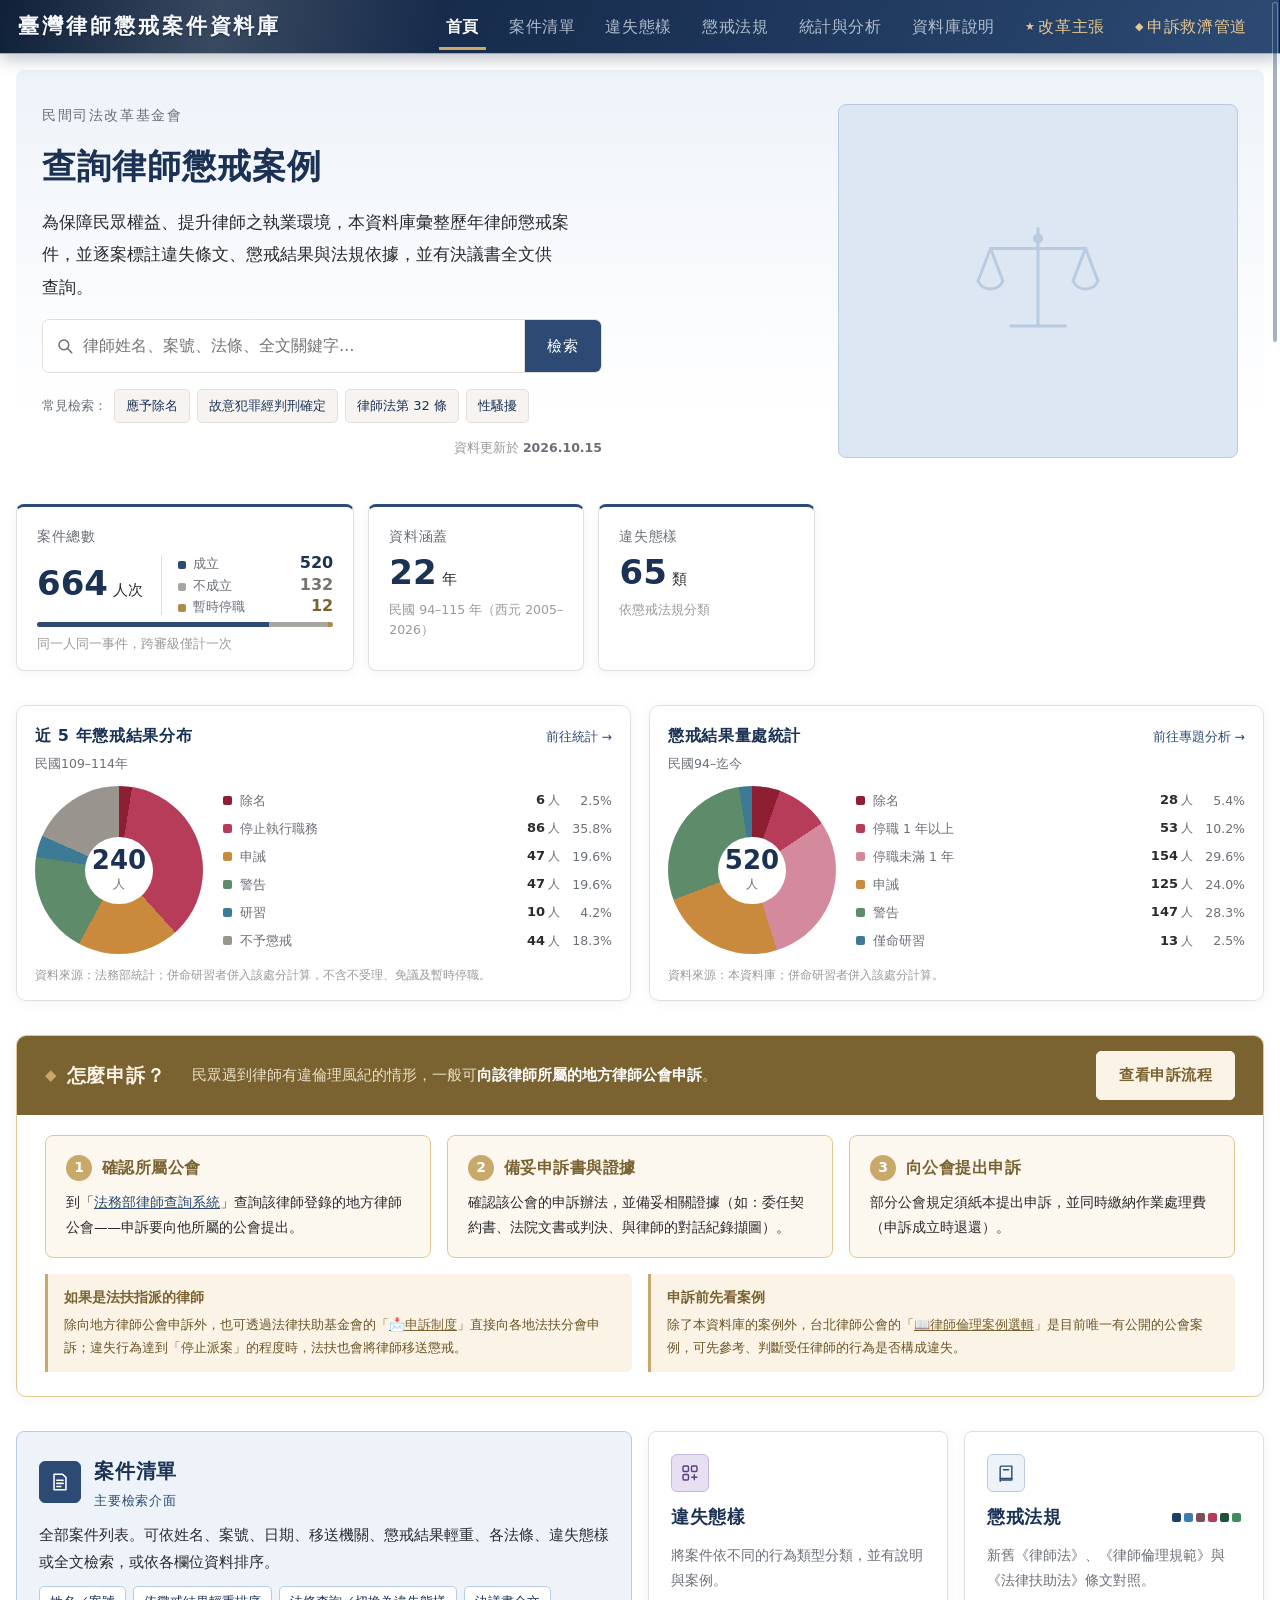
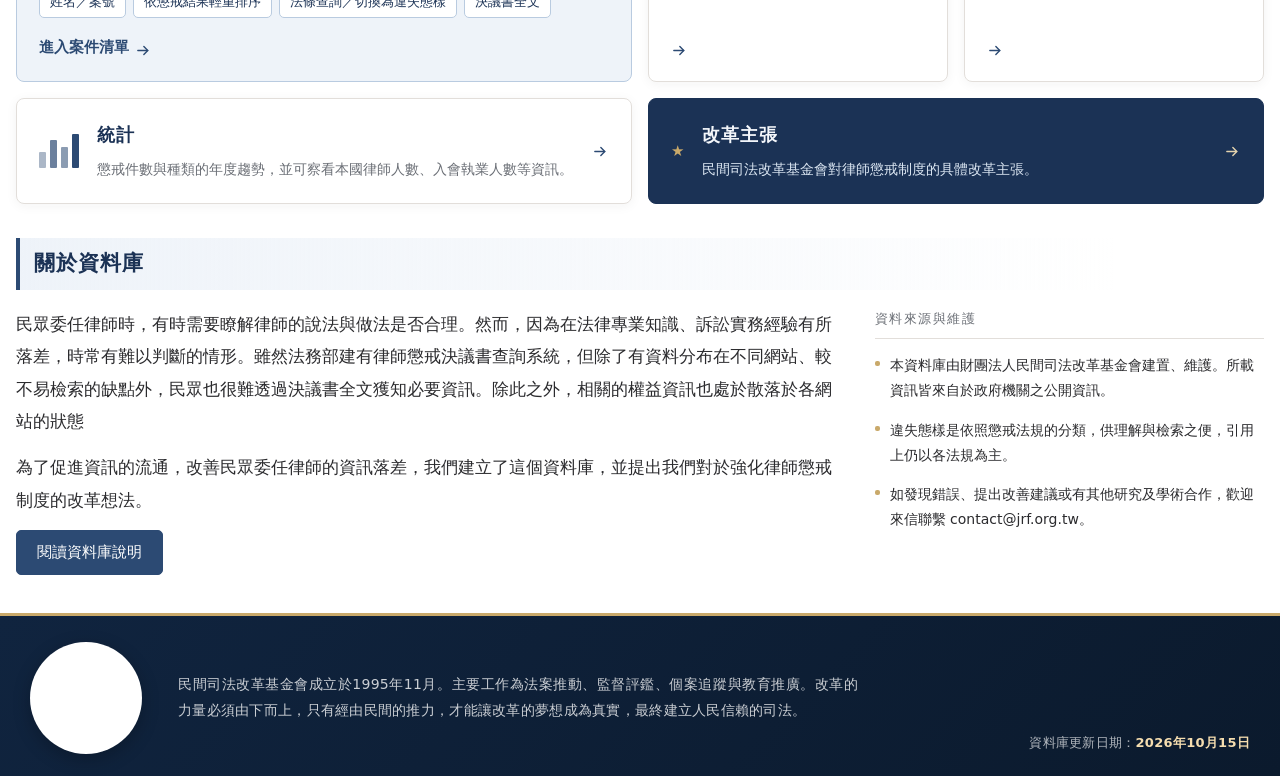
==== commit e4fed1a8: "上傳logo" ====
--- a/index.html
+++ b/index.html
@@ -35,7 +35,7 @@
 })();
 </script>
 <meta name="viewport" content="width=device-width, initial-scale=1">
-<title>臺灣律師懲戒案件資料庫｜查詢律師懲戒紀錄與決議書全文</title>
+<title>律師懲戒案件資料庫</title>
 <meta name="description" content="民間司法改革基金會彙整歷年律師懲戒案件，逐案標註違失條文、懲戒結果與法規依據，並提供決議書全文、違失態樣分類、懲戒法規對照、統計分析與申訴管道說明。">
 <link rel="canonical" href="https://discipline.jrf.org.tw/">
 <meta name="robots" content="index,follow,max-image-preview:large">
@@ -92,7 +92,13 @@
           "@type": "DataDownload",
           "name": "律師懲戒案件、法規條文與違失態樣",
           "encodingFormat": "application/json",
-          "contentUrl": "https://discipline.jrf.org.tw/data/cases.json"
+          "contentUrl": "https://discipline.jrf.org.tw/data/cases-index.json"
+        },
+        {
+          "@type": "DataDownload",
+          "name": "律師懲戒決議書全文",
+          "encodingFormat": "application/json",
+          "contentUrl": "https://discipline.jrf.org.tw/data/cases-fulltext.json"
         }
       ]
     },
@@ -109,6 +115,20 @@
 </script>
 
 <link rel="stylesheet" href="assets/css/main.css">
+<script src="assets/js/modules/app-context.js" defer></script>
+<script src="assets/js/modules/route.js" defer></script>
+<script src="assets/js/modules/fulltext-service.js" defer></script>
+<script src="assets/js/modules/fulltext-renderer.js" defer></script>
+<script src="assets/js/modules/fulltext-dialog-events.js" defer></script>
+<script src="assets/js/modules/fulltext-dialog-controller.js" defer></script>
+<script src="assets/js/modules/fulltext-highlight.js" defer></script>
+<script src="assets/js/modules/fulltext-meta.js" defer></script>
+<script src="assets/js/modules/feature-lifecycle.js" defer></script>
+<script src="assets/js/modules/case-list-state.js" defer></script>
+<script src="assets/js/modules/case-list-search.js" defer></script>
+<script src="assets/js/modules/case-list-view.js" defer></script>
+<script src="assets/js/modules/case-list-pager.js" defer></script>
+<script src="assets/js/modules/case-list-renderer.js" defer></script>
 <script src="assets/js/load-data.js" defer></script>
 </head>
 <body>
@@ -350,6 +370,7 @@
 <!-- [HTML-PATTERN] 頁籤 2：違失態樣 -->
 
 <section aria-labelledby="tabbtn-pattern" hidden="" id="tab-pattern" role="tabpanel">
+<p class="db-hint"><span class="db-pat-common-key">淡黃色底</span>的態樣，是實務上民眾可能較常見且較容易檢索的類型，對應本網站「申訴救濟管道」中「常見的違失類型」所列的情形。</p>
 <p class="db-hint">各類案件中，包含認定不成立的案件。如為部分成立、部分不成立，就不成立的規定請參照備註欄。另有少數案件，決議認定的事實雖屬於某一樣態，卻未援引該樣態法條；此一情形，本資料庫將其列入並於備註欄說明。</p>
 <!-- [暫時：撰寫進度標示] 說明文字全部撰寫完成後，請刪除本元素與相關的 CSS、程式碼。 -->
 
@@ -1032,7 +1053,7 @@
 
 <h2 class="db-about-h">五、資料授權</h2>
 
-<p>本資料庫的資料（懲戒案件、決議書全文、法規條文、違失態樣分類與統計數字）以 <a href="https://creativecommons.org/publicdomain/zero/1.0/deed.zh-hant" rel="license noopener" target="_blank">CC0 1.0 公眾領域貢獻宣告</a>釋出。決議書、法規條文與統計數字取自政府機關公開網站，依著作權法第 9 條，法律、命令及公文不得為著作權之標的；民間司法改革基金會就本資料庫所做的整理、標註與分類，亦拋棄一切著作權利。任何人都可以自由複製、修改、散布及商業利用，不需取得授權，也不需標示出處。資料檔可由 <a href="data/cases.json">data/cases.json</a>、<a href="data/pattern-meta.json">data/pattern-meta.json</a>、<a href="data/content-meta.json">data/content-meta.json</a> 下載。</p>
+<p>本資料庫的資料（懲戒案件、決議書全文、法規條文、違失態樣分類與統計數字）以 <a href="https://creativecommons.org/publicdomain/zero/1.0/deed.zh-hant" rel="license noopener" target="_blank">CC0 1.0 公眾領域貢獻宣告</a>釋出。決議書、法規條文與統計數字取自政府機關公開網站，依著作權法第 9 條，法律、命令及公文不得為著作權之標的；民間司法改革基金會就本資料庫所做的整理、標註與分類，亦拋棄一切著作權利。任何人都可以自由複製、修改、散布及商業利用，不需取得授權，也不需標示出處。資料檔可由 <a href="data/cases-index.json">data/cases-index.json</a>、<a href="data/cases-fulltext.json">data/cases-fulltext.json</a>、<a href="data/pattern-meta.json">data/pattern-meta.json</a>、<a href="data/content-meta.json">data/content-meta.json</a> 下載；案件索引與全文資料分開提供，以減少網站初始載入量。</p>
 </div>
 </section>
 <!-- [HTML-REFORM] 頁籤 6：改革主張 -->
@@ -1159,19 +1180,19 @@
 
 <p class="db-complaint-intro">首先要注意，「律師表現與期待不符」和「律師懲戒事由」是兩件事。前者未必能申訴，後者才是懲戒制度處理的範圍。</p>
 
-<h4 class="db-about-sh">（一）哪些情形通常不構成違失？</h4>
-
-<div class="db-cp-card db-cp-no">
-<div class="db-cp-card-h">這些情形，通常不是懲戒問題</div>
-
-<ul>
-	<li>官司輸了，或結果不如預期</li>
-	<li>律師的訴訟策略與自己的想法不同</li>
-	<li>未即時回復訊息</li>
-	<li>費用比較貴</li>
-	<li>「對造」律師訴訟上的合理攻防</li>
-	<li>未處理委任範圍以外的事</li>
-</ul>
+<h4 class="db-about-sh">（一）哪些情形不一定構成律師違失？</h4>
+
+<div class="db-cp-card db-cp-no db-cp-explanation">
+<p class="db-cp-explanation-lead">與律師溝通不順、對律師的處理方式感到不滿，或訴訟結果不如預期，<strong>不一定代表律師有應受懲戒的違失</strong>，仍須依具體情況判斷。</p>
+
+<div class="db-cp-example">
+<p class="db-cp-example-label">舉例來說：</p>
+<p>A委任律師處理民事訴訟，但律師沒有立即回覆每則訊息。訴訟過程中，A希望提出某些主張，但律師認為缺乏充分證據，向A說明理由，並建議採取其他訴訟策略。</p>
+<p>A雖然接受律師的建議，心中仍有些不滿。不過，律師已依期限提出書狀，並適當告知案件的重要進度。最後，A仍然敗訴。</p>
+<p>在這樣的情況下，僅因雙方溝通不順、對訴訟策略有所不滿或案件敗訴，<strong>通常不足以認定律師有應受懲戒的違失</strong>。</p>
+</div>
+
+<p class="db-cp-explanation-caution">不過，如果律師<strong>長期無故失聯、未告知重要訴訟進度，或因疏失錯過法定期限</strong>，就可能涉及違失，不能一概而論。</p>
 </div>
 
 <div class="db-cp-note">不構成懲戒事由，仍然可以終止委任、更換律師，或就費用與損害另循民事途徑處理&mdash;&mdash;請見下一節「我想要的結果是什麼？」</div>
@@ -1536,7 +1557,7 @@
 
 <footer class="db-foot" id="db-foot">
 <div class="db-foot-org">
-<a class="db-foot-logo" href="https://www.jrf.org.tw/" aria-label="前往民間司法改革基金會網站" rel="noopener" target="_blank"><img alt="民間司法改革基金會" decoding="async" loading="lazy" referrerpolicy="no-referrer" src="https://taiwanrebels.org/uploads/organization/live_view_upload-1707971164-713413723947-2" /></a>
+<a class="db-foot-logo" href="https://www.jrf.org.tw/" aria-label="前往民間司法改革基金會網站" rel="noopener" target="_blank"><img alt="民間司法改革基金會" decoding="async" loading="lazy" referrerpolicy="no-referrer" src="司改會Logo 1（透明背景）.png" /></a>
 
 <p>民間司法改革基金會成立於1995年11月。主要工作為法案推動、監督評鑑、個案追蹤與教育推廣。改革的力量必須由下而上，只有經由民間的推力，才能讓改革的夢想成為真實，最終建立人民信賴的司法。</p>
 </div>
--- a/assets/css/main.css
+++ b/assets/css/main.css
@@ -783,6 +783,8 @@
 }
 .db-pat-group-h .db-gtodo{flex:none;font-size:13px;color:#A24A4A;font-variant-numeric:tabular-nums}
 /* ===== [暫時] 以上為撰寫進度標示，全部寫完後刪除 ===================== */
+.db-pattern-item.db-pat-common{background:#FFF8DC;border-color:#DCC989}
+.db-pat-common-key{background:#FFF8DC;color:var(--ink);border:1px solid #DCC989;border-radius:4px;padding:1px 5px}
 .db-pattern-item:hover{border-color:var(--accent);transform:translateY(-2px);box-shadow:0 8px 20px rgba(27,50,85,.12)}
 .db-pattern-item.db-cur{border-color:var(--accent);background:var(--accent);color:#fff;box-shadow:0 8px 22px rgba(27,50,85,.26)}
 .db-pattern-item.db-cur .db-cnt{background:#fff;color:var(--accent-deep)}
@@ -791,6 +793,56 @@
   background:var(--bg-soft);border-radius:99px;padding:2px 10px;color:var(--ink-soft);transition:background .22s,color .22s
 }
 .db-pattern-item:focus-visible{outline:2px solid var(--focus);outline-offset:1px}
+/* 總覽頁的子類標示；內頁卡片保留既有樣式。 */
+.db-pattern-overview a.db-pattern-item{color:var(--ink);text-decoration:none}
+.db-pattern-overview a.db-pattern-item.db-todo{color:#9C3B3B}
+.db-pattern-overview .db-pattern-item{
+  --pattern-color:#1F3A5C;
+  --pattern-color-text:var(--pattern-color);
+  --pattern-color-on:#FFFFFF
+}
+/* 淡黃底的常見態樣：標籤、件數與疊層沿用同一組深黃色。 */
+.db-pattern-overview .db-pattern-item.db-pat-common{
+  --pattern-color:#8A5700;
+  --pattern-color-text:#754900
+}
+.db-pattern-overview .db-pat-common:not(.db-zero) .db-cnt{background:#F4E3AD;color:#754900}
+.db-pattern-overview .db-pattern-item:focus-visible{outline:3px solid #B8892F;outline-offset:2px}
+.db-pattern-overview .db-pattern-item.db-zero,
+.db-pattern-overview .db-pattern-item.db-zero .db-cnt{color:#6B7079}
+.db-pattern-item.db-pattern-item--has-sub{
+  min-height:56px;margin:0 4px 4px 0;
+  border-color:color-mix(in srgb,var(--pattern-color) 50%,#FFFFFF);
+  box-shadow:4px 4px 0 -1px color-mix(in srgb,var(--pattern-color) 8%,#FFFFFF),
+    4px 4px 0 0 color-mix(in srgb,var(--pattern-color) 32%,#FFFFFF)
+}
+.db-pattern-item--has-sub .db-pattern-item__name{flex:1;min-width:0;overflow-wrap:anywhere;font-weight:500}
+.db-pattern-item__sub{
+  flex:none;display:inline-flex;align-items:center;gap:4px;padding:3px 8px;
+  border-radius:4px;font-size:13px;font-weight:500;line-height:1.4;white-space:nowrap;
+  background:color-mix(in srgb,var(--pattern-color) 12%,#FFFFFF);color:var(--pattern-color-text)
+}
+.db-pattern-item--has-sub .db-cnt{white-space:nowrap}
+.db-pattern-item.db-pattern-item--has-sub:hover{
+  border-color:var(--pattern-color);background:color-mix(in srgb,var(--pattern-color) 3%,#FFFFFF);
+  box-shadow:4px 4px 0 -1px color-mix(in srgb,var(--pattern-color) 14%,#FFFFFF),4px 4px 0 0 var(--pattern-color)
+}
+.db-pattern-item--has-sub:hover .db-pattern-item__name{color:var(--pattern-color-text)}
+.db-pattern-item--has-sub:hover .db-pattern-item__sub{background:var(--pattern-color);color:var(--pattern-color-on)}
+@supports not (color:color-mix(in srgb,red 50%,white)){
+  .db-pattern-item.db-pattern-item--has-sub{border-color:#8FA0B6;box-shadow:4px 4px 0 -1px #EEF2F7,4px 4px 0 0 #B9C3D0}
+  .db-pattern-item__sub{background:#E6ECF4}
+  .db-pattern-item.db-pattern-item--has-sub:hover{
+    border-color:var(--pattern-color);background:#F8F9FA;
+    box-shadow:4px 4px 0 -1px #E0E3E8,4px 4px 0 0 var(--pattern-color)
+  }
+  .db-pattern-item--has-sub.db-pat-common{border-color:#C5AB80;box-shadow:4px 4px 0 -1px #F6F2EB,4px 4px 0 0 #DACAAD}
+  .db-pat-common .db-pattern-item__sub{background:#F1EBE0}
+  .db-pattern-item.db-pattern-item--has-sub.db-pat-common:hover{
+    border-color:var(--pattern-color);background:#FBFAF7;
+    box-shadow:4px 4px 0 -1px #EFE7DB,4px 4px 0 0 var(--pattern-color)
+  }
+}
 .db-pl-toggle{display:flex;justify-content:center;margin-bottom:6px}
 .db-pl-toggle button{
   font:inherit;font-size:14.5px;color:var(--accent);background:var(--bg-soft);
@@ -2211,6 +2263,7 @@
 /* ---- 前導資訊區（案號／被付懲戒人／決議日期／原決議或覆審） ---- */
 #ft-body .meta{display:grid;grid-template-columns:8.7em minmax(0,1fr);gap:5px 10px;align-items:baseline;font-size:16px;color:#333;background:#f4f6f9;border:1px solid #e3e8ef;border-radius:6px;padding:12px 15px;margin:0 0 14px}
 #ft-body .meta .hide{display:none}
+#ft-body:not([data-criminal-revealed]) .meta [data-criminal-judgment]{display:none}
 #ft-body .meta dt{color:#1d3b6e;font-weight:700;white-space:nowrap;letter-spacing:.02em;font-size:16px;line-height:1.9}
 #ft-body .meta dd{margin:0;min-width:0;overflow-wrap:anywhere;font-size:16px;line-height:1.9;font-weight:400}
 #ft-body .meta .empty{color:#b0b0b0}
@@ -2773,6 +2826,14 @@
 .db-cp-no .db-cp-card-h{color:var(--ink-soft)}
 .db-cp-dot{width:9px;height:9px;border-radius:2px;flex:0 0 auto;display:block}
 
+/* 完整案例改用段落閱讀，與下方提醒維持相同寬度。 */
+.db-cp-explanation,.db-cp-explanation + .db-cp-note{max-width:var(--cp-maxw)}
+.db-cp-explanation p{font-size:15px;line-height:1.9}
+.db-cp-explanation .db-cp-explanation-lead{font-size:16px;margin-bottom:18px}
+.db-cp-example{background:var(--bg-soft);border-left:3px solid var(--accent-line);border-radius:0 6px 6px 0;padding:16px 18px;margin:0 0 18px}
+.db-cp-example .db-cp-example-label{font-size:14px;font-weight:700;color:var(--accent-deep);margin-bottom:8px}
+.db-cp-example p:last-child,.db-cp-explanation .db-cp-explanation-caution{margin-bottom:0}
+
 /* ── 對照表（分流表、該找誰）───────────────────────────── */
 /* 本檔有一條通用規則 table{width:100%;min-width:1566px;table-layout:fixed}（為案件清單的
    寬表格而設）。這三張對照表是純文字的兩欄表，必須逐項解除，否則不論視窗多寬都固定
